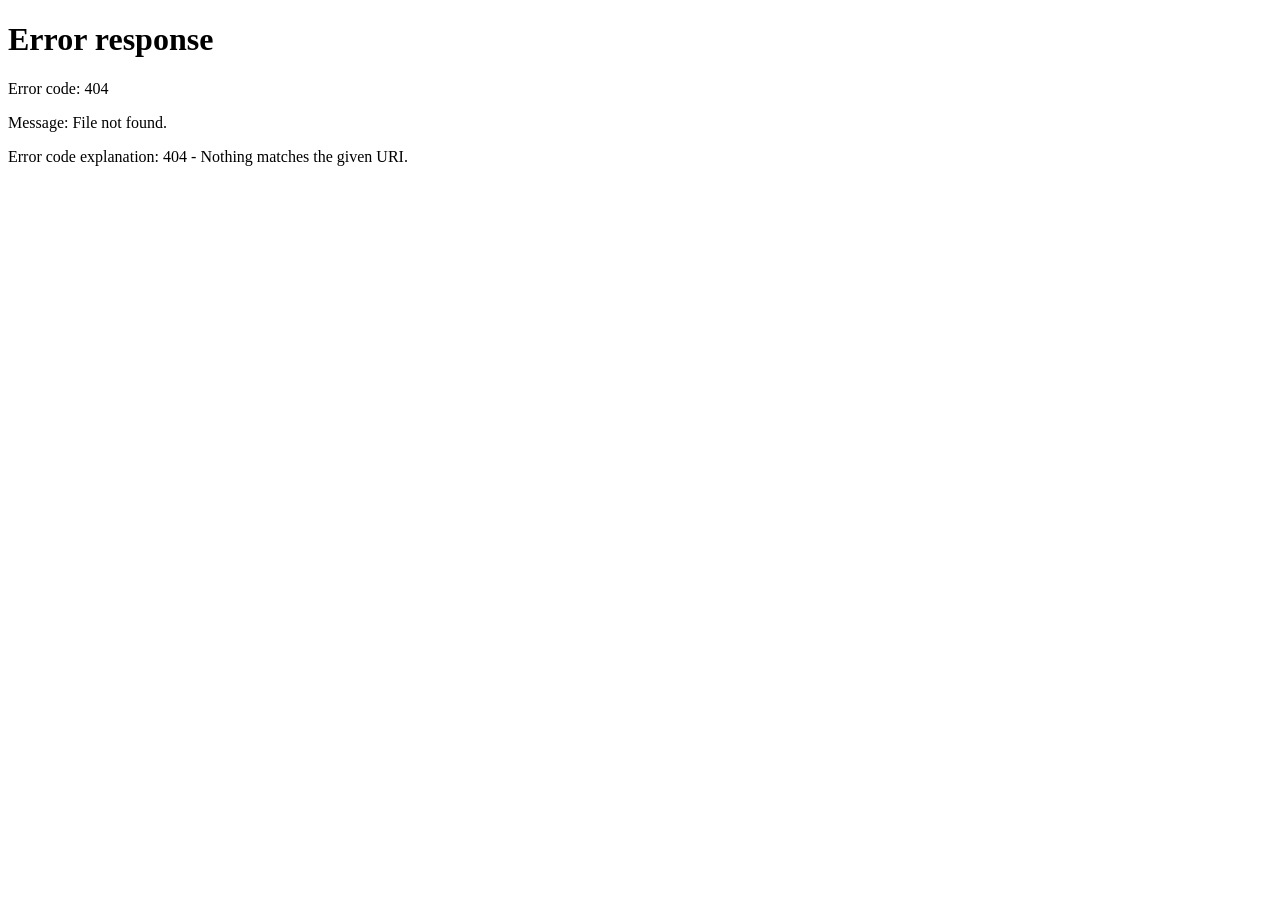
==== index.html @ ee588e14 "Add meta refresh for automatic redirection Add a meta refresh tag to redirect to the index page." ====
<!DOCTYPE html>
<html lang="zh-CN">
<head>
    <meta http-equiv="refresh" content="0; url=/Own-Code-Repository/index.html">
    <meta charset="UTF-8">
    <meta name="viewport" content="width=device-width, initial-scale=1.0">
    <title>我的 GitHub Pages 站点</title>
    <style>
        body {
            font-family: Arial, sans-serif;
            display: flex;
            justify-content: center;
            align-items: center;
            min-height: 100vh;
            margin: 0;
            background-color: #f5f5f5;
        }
        .container {
            text-align: center;
            padding: 2rem;
            background: white;
            border-radius: 8px;
            box-shadow: 0 2px 10px rgba(0, 0, 0, 0.1);
        }
        h1 {
            color: #24292e;
        }
    </style>
</head>
<body>
    <div class="container">
        <h1>🎉 我的 GitHub Pages 站点上线啦！</h1>
        <p>这是一个测试页面，说明你的站点已经可以正常访问了。</p>
    </div>
</body>
</html>
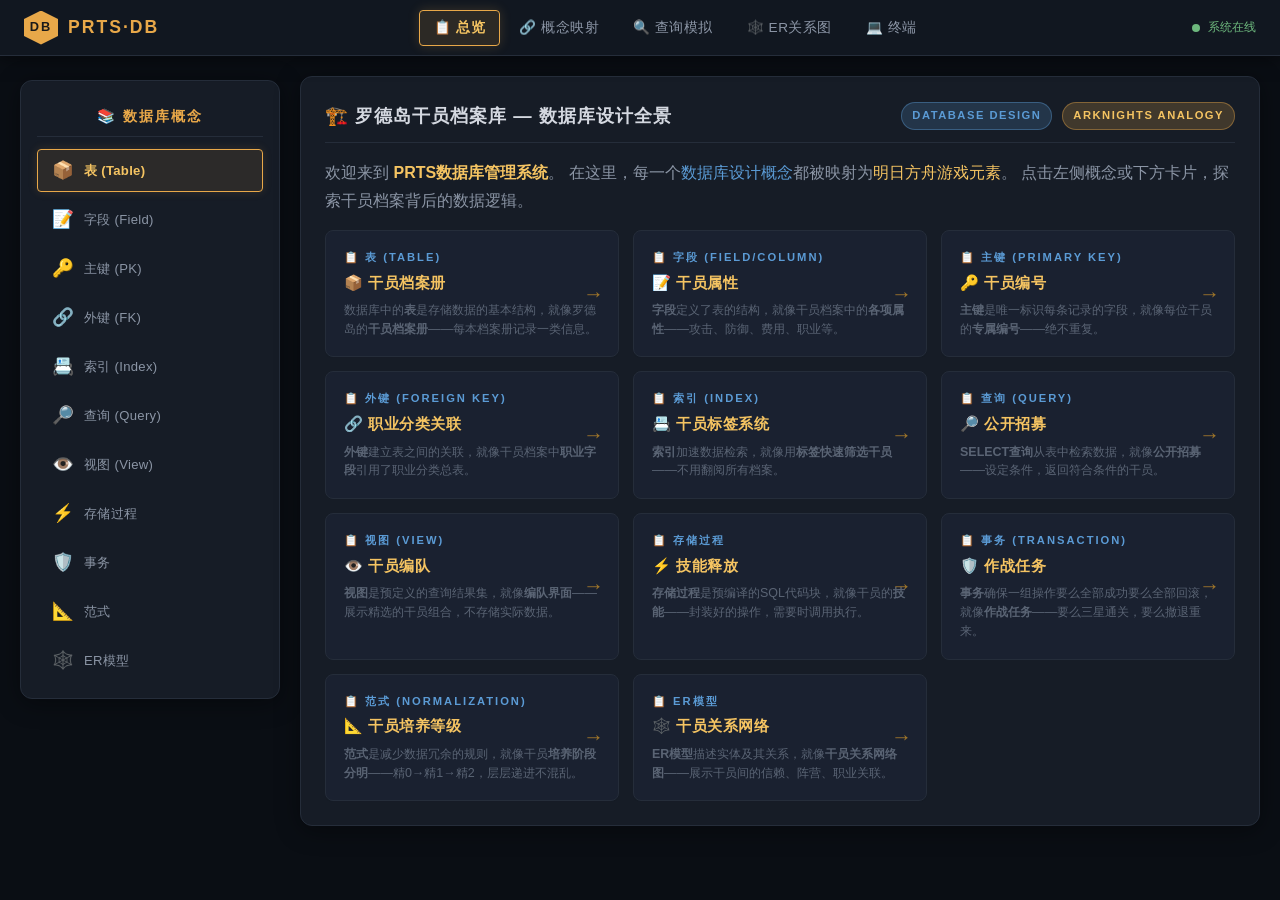
==== commit 4423233d: "Update" ====
--- a/index.html
+++ b/index.html
@@ -1,36 +1,1554 @@
+
 <!DOCTYPE html>
 <html lang="zh-CN">
 <head>
-    <meta http-equiv="refresh" content="0; url=/Own-Code-Repository/index.html">
     <meta charset="UTF-8">
     <meta name="viewport" content="width=device-width, initial-scale=1.0">
-    <title>我的 GitHub Pages 站点</title>
+    <title>PRTS 数据库管理系统 - 罗德岛干员档案库 | 数据库设计 × 明日方舟</title>
     <style>
+        :root {
+            --bg-primary: #0a0e14;
+            --bg-secondary: #111720;
+            --bg-panel: #161c26;
+            --bg-card: #1a2130;
+            --border: #252d3a;
+            --border-active: #4a5568;
+            --text-primary: #d4d8e0;
+            --text-secondary: #8b95a5;
+            --text-muted: #5a6474;
+            --accent: #e8a849;
+            --accent-bright: #f5c462;
+            --accent-dim: #a0762a;
+            --blue-accent: #5b9bd5;
+            --green-accent: #6db87d;
+            --red-accent: #c75b5b;
+            --purple-accent: #8b7ec8;
+            --cyan-accent: #5bb5c7;
+            --operator-star: #f8d56b;
+            --font-mono: 'SF Mono', 'Cascadia Code', 'Consolas', 'Monaco', 'Courier New', monospace;
+            --font-sans: 'PingFang SC', 'Microsoft YaHei', 'Helvetica Neue', sans-serif;
+            --font-display: 'PingFang SC', 'Microsoft YaHei', sans-serif;
+            --shadow-glow: 0 0 20px rgba(232, 168, 73, 0.15);
+            --shadow-card: 0 4px 24px rgba(0, 0, 0, 0.4);
+            --radius-sm: 4px;
+            --radius-md: 8px;
+            --radius-lg: 12px;
+            --transition: 0.25s cubic-bezier(0.4, 0, 0.2, 1);
+        }
+
+        * {
+            margin: 0;
+            padding: 0;
+            box-sizing: border-box;
+        }
+
+        html {
+            scroll-behavior: smooth;
+        }
+
         body {
-            font-family: Arial, sans-serif;
+            font-family: var(--font-sans);
+            background: var(--bg-primary);
+            color: var(--text-primary);
+            line-height: 1.6;
+            min-height: 100vh;
+            overflow-x: hidden;
+            -webkit-font-smoothing: antialiased;
+            position: relative;
+        }
+
+        /* 新约能天使背景壁纸 */
+        body::before {
+            content: '';
+            position: fixed;
+            top: 0;
+            left: 0;
+            width: 100%;
+            height: 100%;
+            background-image: url('https://c-ssl.dtstatic.com/uploads/item/201908/09/20190809180634_UKUnd.thumb.1000_0.jpeg');
+            background-size: cover;
+            background-position: center 20%;
+            background-repeat: no-repeat;
+            opacity: 0.18;
+            filter: brightness(0.7) saturate(0.8);
+            z-index: -1;
+            pointer-events: none;
+        }
+
+        /* 背景粒子 */
+        .bg-particles {
+            position: fixed;
+            top: 0;
+            left: 0;
+            width: 100%;
+            height: 100%;
+            pointer-events: none;
+            z-index: 0;
+            opacity: 0.35;
+        }
+        .bg-particle {
+            position: absolute;
+            border-radius: 50%;
+            background: var(--accent);
+            animation: floatUp linear infinite;
+            opacity: 0;
+        }
+        @keyframes floatUp {
+            0% {
+                transform: translateY(105vh) scale(0);
+                opacity: 0;
+            }
+            5% {
+                opacity: 0.7;
+            }
+            30% {
+                opacity: 0.4;
+            }
+            70% {
+                opacity: 0.1;
+            }
+            100% {
+                transform: translateY(-10vh) scale(1.5);
+                opacity: 0;
+            }
+        }
+
+        /* 顶部导航栏 */
+        .top-nav {
+            position: sticky;
+            top: 0;
+            z-index: 100;
+            background: var(--bg-secondary);
+            border-bottom: 1px solid var(--border);
+            padding: 0 24px;
             display: flex;
+            align-items: center;
+            height: 56px;
+            gap: 16px;
+            backdrop-filter: blur(12px);
+            -webkit-backdrop-filter: blur(12px);
+            box-shadow: 0 2px 16px rgba(0, 0, 0, 0.5);
+        }
+        .nav-logo {
+            display: flex;
+            align-items: center;
+            gap: 10px;
+            font-family: var(--font-display);
+            font-weight: 700;
+            font-size: 1.1rem;
+            color: var(--accent);
+            letter-spacing: 2px;
+            white-space: nowrap;
+        }
+        .nav-logo .logo-icon {
+            width: 34px;
+            height: 34px;
+            background: var(--accent);
+            clip-path: polygon(50% 0%, 100% 25%, 100% 75%, 50% 100%, 0% 75%, 0% 25%);
+            display: flex;
+            align-items: center;
             justify-content: center;
+            color: #1a1a1a;
+            font-weight: 900;
+            font-size: 0.8rem;
+            animation: logoPulse 3s ease-in-out infinite;
+        }
+        @keyframes logoPulse {
+            0%,
+            100% {
+                box-shadow: 0 0 8px rgba(232, 168, 73, 0.5);
+            }
+            50% {
+                box-shadow: 0 0 22px rgba(232, 168, 73, 0.9);
+            }
+        }
+        .nav-links {
+            display: flex;
+            gap: 4px;
+            flex: 1;
+            justify-content: center;
+            flex-wrap: wrap;
+        }
+        .nav-link {
+            background: transparent;
+            border: 1px solid transparent;
+            color: var(--text-secondary);
+            padding: 8px 14px;
+            border-radius: var(--radius-sm);
+            cursor: pointer;
+            font-size: 0.85rem;
+            font-family: var(--font-sans);
+            transition: var(--transition);
+            white-space: nowrap;
+            letter-spacing: 0.5px;
+        }
+        .nav-link:hover {
+            color: var(--accent);
+            border-color: var(--border-active);
+            background: rgba(232, 168, 73, 0.05);
+        }
+        .nav-link.active {
+            color: var(--accent-bright);
+            border-color: var(--accent);
+            background: rgba(232, 168, 73, 0.12);
+            font-weight: 600;
+            box-shadow: 0 0 12px rgba(232, 168, 73, 0.2);
+        }
+        .nav-status {
+            display: flex;
             align-items: center;
-            min-height: 100vh;
-            margin: 0;
-            background-color: #f5f5f5;
-        }
-        .container {
+            gap: 8px;
+            font-size: 0.78rem;
+            color: var(--green-accent);
+            white-space: nowrap;
+        }
+        .status-dot {
+            width: 8px;
+            height: 8px;
+            border-radius: 50%;
+            background: var(--green-accent);
+            animation: statusBlink 2s ease-in-out infinite;
+        }
+        @keyframes statusBlink {
+            0%,
+            100% {
+                opacity: 1;
+                box-shadow: 0 0 6px var(--green-accent);
+            }
+            50% {
+                opacity: 0.4;
+                box-shadow: 0 0 2px var(--green-accent);
+            }
+        }
+
+        /* 主布局 */
+        .main-container {
+            position: relative;
+            z-index: 1;
+            display: flex;
+            max-width: 1400px;
+            margin: 0 auto;
+            padding: 20px;
+            gap: 20px;
+            min-height: calc(100vh - 56px);
+        }
+
+        /* 侧边栏 */
+        .sidebar {
+            width: 260px;
+            flex-shrink: 0;
+            background: var(--bg-panel);
+            border: 1px solid var(--border);
+            border-radius: var(--radius-lg);
+            padding: 16px;
+            display: flex;
+            flex-direction: column;
+            gap: 6px;
+            box-shadow: var(--shadow-card);
+            position: sticky;
+            top: 80px;
+            height: fit-content;
+            max-height: calc(100vh - 120px);
+            overflow-y: auto;
+        }
+        .sidebar-title {
+            font-family: var(--font-display);
+            font-size: 0.9rem;
+            font-weight: 700;
+            color: var(--accent);
+            letter-spacing: 2px;
+            padding: 8px 12px;
+            border-bottom: 1px solid var(--border);
+            margin-bottom: 6px;
             text-align: center;
-            padding: 2rem;
-            background: white;
-            border-radius: 8px;
-            box-shadow: 0 2px 10px rgba(0, 0, 0, 0.1);
-        }
-        h1 {
-            color: #24292e;
+        }
+        .sidebar-item {
+            background: transparent;
+            border: 1px solid transparent;
+            color: var(--text-secondary);
+            padding: 10px 14px;
+            border-radius: var(--radius-sm);
+            cursor: pointer;
+            font-size: 0.82rem;
+            font-family: var(--font-sans);
+            transition: var(--transition);
+            text-align: left;
+            display: flex;
+            align-items: center;
+            gap: 10px;
+            letter-spacing: 0.3px;
+        }
+        .sidebar-item:hover {
+            color: var(--text-primary);
+            border-color: var(--border-active);
+            background: rgba(255, 255, 255, 0.03);
+        }
+        .sidebar-item.active {
+            color: var(--accent-bright);
+            border-color: var(--accent);
+            background: rgba(232, 168, 73, 0.1);
+            font-weight: 600;
+            box-shadow: 0 0 10px rgba(232, 168, 73, 0.15);
+        }
+        .sidebar-item .s-icon {
+            font-size: 1.1rem;
+            width: 22px;
+            text-align: center;
+            flex-shrink: 0;
+        }
+
+        /* 内容区 */
+        .content-area {
+            flex: 1;
+            display: flex;
+            flex-direction: column;
+            gap: 20px;
+            min-width: 0;
+        }
+
+        /* 面板 */
+        .panel {
+            background: var(--bg-panel);
+            border: 1px solid var(--border);
+            border-radius: var(--radius-lg);
+            padding: 24px;
+            box-shadow: var(--shadow-card);
+            transition: var(--transition);
+            backdrop-filter: blur(4px);
+            -webkit-backdrop-filter: blur(4px);
+        }
+        .panel-header {
+            display: flex;
+            align-items: center;
+            gap: 10px;
+            margin-bottom: 16px;
+            padding-bottom: 12px;
+            border-bottom: 1px solid var(--border);
+        }
+        .panel-header h2 {
+            font-family: var(--font-display);
+            font-size: 1.15rem;
+            font-weight: 700;
+            letter-spacing: 1px;
+            color: var(--text-primary);
+            flex: 1;
+        }
+        .panel-header .badge {
+            font-size: 0.7rem;
+            padding: 4px 10px;
+            border-radius: 20px;
+            letter-spacing: 1.5px;
+            font-weight: 600;
+        }
+        .badge-db {
+            background: rgba(91, 155, 213, 0.2);
+            color: var(--blue-accent);
+            border: 1px solid rgba(91, 155, 213, 0.4);
+        }
+        .badge-ark {
+            background: rgba(232, 168, 73, 0.2);
+            color: var(--accent-bright);
+            border: 1px solid rgba(232, 168, 73, 0.4);
+        }
+
+        /* 映射卡片网格 */
+        .mapping-grid {
+            display: grid;
+            grid-template-columns: repeat(auto-fill, minmax(280px, 1fr));
+            gap: 14px;
+        }
+        .mapping-card {
+            background: var(--bg-card);
+            border: 1px solid var(--border);
+            border-radius: var(--radius-md);
+            padding: 18px;
+            cursor: pointer;
+            transition: var(--transition);
+            position: relative;
+            overflow: hidden;
+            backdrop-filter: blur(4px);
+            -webkit-backdrop-filter: blur(4px);
+        }
+        .mapping-card:hover {
+            border-color: var(--accent-dim);
+            box-shadow: var(--shadow-glow);
+            transform: translateY(-2px);
+        }
+        .mapping-card.selected {
+            border-color: var(--accent);
+            box-shadow: 0 0 24px rgba(232, 168, 73, 0.25);
+            background: var(--bg-card);
+        }
+        .mapping-card .card-db {
+            font-size: 0.7rem;
+            color: var(--blue-accent);
+            letter-spacing: 2px;
+            text-transform: uppercase;
+            margin-bottom: 4px;
+            font-weight: 600;
+        }
+        .mapping-card .card-ark {
+            font-size: 0.95rem;
+            color: var(--accent-bright);
+            font-weight: 700;
+            margin-bottom: 6px;
+            letter-spacing: 0.5px;
+        }
+        .mapping-card .card-desc {
+            font-size: 0.78rem;
+            color: var(--text-muted);
+            line-height: 1.5;
+        }
+        .mapping-card .card-arrow {
+            position: absolute;
+            right: 14px;
+            top: 50%;
+            transform: translateY(-50%);
+            color: var(--accent-dim);
+            font-size: 1.3rem;
+            transition: var(--transition);
+        }
+        .mapping-card.selected .card-arrow {
+            color: var(--accent-bright);
+            right: 10px;
+        }
+
+        /* 详情展示区 */
+        .detail-panel {
+            animation: fadeSlideIn 0.4s ease-out;
+        }
+        @keyframes fadeSlideIn {
+            from {
+                opacity: 0;
+                transform: translateY(12px);
+            }
+            to {
+                opacity: 1;
+                transform: translateY(0);
+            }
+        }
+        .detail-table {
+            width: 100%;
+            border-collapse: collapse;
+            font-size: 0.82rem;
+            margin-top: 8px;
+        }
+        .detail-table th,
+        .detail-table td {
+            padding: 10px 14px;
+            text-align: left;
+            border-bottom: 1px solid var(--border);
+        }
+        .detail-table th {
+            color: var(--accent);
+            font-weight: 600;
+            letter-spacing: 1px;
+            font-size: 0.75rem;
+            background: rgba(232, 168, 73, 0.04);
+        }
+        .detail-table td {
+            color: var(--text-secondary);
+        }
+        .detail-table tr:hover td {
+            background: rgba(255, 255, 255, 0.02);
+        }
+        .highlight-val {
+            color: var(--accent-bright);
+            font-weight: 600;
+        }
+        .code-block {
+            background: #0d1117;
+            border: 1px solid var(--border);
+            border-radius: var(--radius-md);
+            padding: 16px;
+            font-family: var(--font-mono);
+            font-size: 0.78rem;
+            color: #c9d1d9;
+            overflow-x: auto;
+            line-height: 1.7;
+            white-space: pre-wrap;
+            position: relative;
+        }
+        .code-block .keyword {
+            color: #ff7b72;
+        }
+        .code-block .table-name {
+            color: #d2a8ff;
+        }
+        .code-block .field-name {
+            color: #79c0ff;
+        }
+        .code-block .comment {
+            color: #8b949e;
+            font-style: italic;
+        }
+        .code-block .string-val {
+            color: #a5d6ff;
+        }
+        .code-block .type-val {
+            color: #ffa657;
+        }
+
+        /* 查询模拟器 */
+        .query-simulator {
+            display: flex;
+            flex-direction: column;
+            gap: 12px;
+        }
+        .query-input-row {
+            display: flex;
+            gap: 10px;
+            flex-wrap: wrap;
+        }
+        .query-tag {
+            padding: 8px 16px;
+            border-radius: 20px;
+            border: 1px solid var(--border);
+            background: var(--bg-card);
+            color: var(--text-secondary);
+            cursor: pointer;
+            font-size: 0.8rem;
+            transition: var(--transition);
+            user-select: none;
+            white-space: nowrap;
+        }
+        .query-tag:hover {
+            border-color: var(--accent-dim);
+            color: var(--text-primary);
+        }
+        .query-tag.active-tag {
+            border-color: var(--accent);
+            background: rgba(232, 168, 73, 0.18);
+            color: var(--accent-bright);
+            font-weight: 600;
+            box-shadow: 0 0 10px rgba(232, 168, 73, 0.2);
+        }
+        .query-result-area {
+            background: #0d1117;
+            border: 1px solid var(--border);
+            border-radius: var(--radius-md);
+            padding: 16px;
+            min-height: 120px;
+            font-family: var(--font-mono);
+            font-size: 0.78rem;
+            color: #c9d1d9;
+            max-height: 300px;
+            overflow-y: auto;
+        }
+        .query-result-area .result-row {
+            padding: 6px 0;
+            border-bottom: 1px solid rgba(255, 255, 255, 0.04);
+            display: flex;
+            gap: 12px;
+            align-items: center;
+        }
+        .result-star {
+            color: var(--operator-star);
+            letter-spacing: 2px;
+        }
+        .result-name {
+            color: var(--accent-bright);
+            font-weight: 600;
+            min-width: 60px;
+        }
+        .result-class {
+            color: var(--blue-accent);
+            font-size: 0.7rem;
+            padding: 2px 8px;
+            border-radius: 10px;
+            background: rgba(91, 155, 213, 0.15);
+        }
+        .btn {
+            padding: 10px 20px;
+            border-radius: var(--radius-sm);
+            border: 1px solid var(--accent);
+            background: rgba(232, 168, 73, 0.1);
+            color: var(--accent-bright);
+            cursor: pointer;
+            font-family: var(--font-sans);
+            font-size: 0.85rem;
+            letter-spacing: 1px;
+            transition: var(--transition);
+            font-weight: 600;
+        }
+        .btn:hover {
+            background: rgba(232, 168, 73, 0.22);
+            box-shadow: 0 0 16px rgba(232, 168, 73, 0.3);
+        }
+        .btn-primary {
+            background: var(--accent);
+            color: #1a1a1a;
+            border-color: var(--accent);
+            font-weight: 700;
+        }
+        .btn-primary:hover {
+            background: var(--accent-bright);
+            box-shadow: 0 0 20px rgba(232, 168, 73, 0.5);
+        }
+
+        /* ER图可视化 */
+        .er-diagram {
+            display: flex;
+            flex-wrap: wrap;
+            gap: 20px;
+            justify-content: center;
+            align-items: flex-start;
+            padding: 20px 0;
+        }
+        .er-table {
+            background: var(--bg-card);
+            border: 2px solid var(--border);
+            border-radius: var(--radius-md);
+            padding: 14px;
+            min-width: 160px;
+            text-align: center;
+            transition: var(--transition);
+            position: relative;
+            backdrop-filter: blur(4px);
+            -webkit-backdrop-filter: blur(4px);
+        }
+        .er-table:hover {
+            border-color: var(--accent);
+            box-shadow: 0 0 20px rgba(232, 168, 73, 0.3);
+            z-index: 2;
+        }
+        .er-table .er-title {
+            font-weight: 700;
+            color: var(--accent-bright);
+            letter-spacing: 1px;
+            margin-bottom: 8px;
+            font-size: 0.9rem;
+        }
+        .er-table .er-field {
+            font-size: 0.72rem;
+            color: var(--text-muted);
+            padding: 3px 0;
+            font-family: var(--font-mono);
+        }
+        .er-table .er-field.pk {
+            color: var(--operator-star);
+            font-weight: 600;
+        }
+        .er-table .er-field.fk {
+            color: var(--cyan-accent);
+        }
+        .er-connector {
+            display: flex;
+            align-items: center;
+            color: var(--accent-dim);
+            font-size: 1.5rem;
+            font-weight: 700;
+            flex-shrink: 0;
+            align-self: center;
+        }
+
+        /* 终端模拟器 */
+        .terminal {
+            background: #0a0c10;
+            border: 1px solid #1a1f2b;
+            border-radius: var(--radius-md);
+            overflow: hidden;
+            font-family: var(--font-mono);
+        }
+        .terminal-header {
+            background: #161b24;
+            padding: 8px 14px;
+            display: flex;
+            align-items: center;
+            gap: 8px;
+            border-bottom: 1px solid #1a1f2b;
+        }
+        .terminal-dot {
+            width: 10px;
+            height: 10px;
+            border-radius: 50%;
+        }
+        .terminal-dot.red {
+            background: #e0555a;
+        }
+        .terminal-dot.yellow {
+            background: #e8a849;
+        }
+        .terminal-dot.green {
+            background: #5bb57b;
+        }
+        .terminal-title {
+            flex: 1;
+            text-align: center;
+            font-size: 0.7rem;
+            color: #5a6474;
+            letter-spacing: 1px;
+        }
+        .terminal-body {
+            padding: 14px;
+            font-size: 0.76rem;
+            color: #b0b8c4;
+            line-height: 1.8;
+            max-height: 250px;
+            overflow-y: auto;
+        }
+        .terminal-body .prompt {
+            color: var(--green-accent);
+        }
+        .terminal-body .cmd {
+            color: #c9d1d9;
+        }
+        .terminal-body .output-highlight {
+            color: var(--accent-bright);
+        }
+        .terminal-body .cursor-blink {
+            animation: blink 1s step-end infinite;
+        }
+        @keyframes blink {
+            50% {
+                opacity: 0;
+            }
+        }
+
+        /* Toast提示 */
+        .toast {
+            position: fixed;
+            bottom: 30px;
+            right: 30px;
+            background: var(--bg-panel);
+            border: 1px solid var(--accent);
+            color: var(--accent-bright);
+            padding: 12px 20px;
+            border-radius: var(--radius-md);
+            font-size: 0.85rem;
+            z-index: 999;
+            opacity: 0;
+            transform: translateY(20px);
+            transition: all 0.35s ease;
+            pointer-events: none;
+            box-shadow: 0 8px 30px rgba(0, 0, 0, 0.6);
+            letter-spacing: 0.5px;
+        }
+        .toast.show {
+            opacity: 1;
+            transform: translateY(0);
+        }
+
+        /* 响应式 */
+        @media (max-width: 900px) {
+            .main-container {
+                flex-direction: column;
+                padding: 12px;
+                gap: 12px;
+            }
+            .sidebar {
+                width: 100%;
+                flex-direction: row;
+                flex-wrap: wrap;
+                gap: 6px;
+                position: static;
+                max-height: none;
+                padding: 10px;
+                justify-content: center;
+                border-radius: var(--radius-md);
+            }
+            .sidebar-title {
+                width: 100%;
+                margin-bottom: 0;
+                font-size: 0.8rem;
+                padding: 4px;
+            }
+            .sidebar-item {
+                font-size: 0.7rem;
+                padding: 7px 10px;
+                gap: 4px;
+            }
+            .sidebar-item .s-icon {
+                font-size: 0.9rem;
+                width: 16px;
+            }
+            .top-nav {
+                padding: 0 10px;
+                height: 48px;
+                gap: 8px;
+            }
+            .nav-logo {
+                font-size: 0.85rem;
+                gap: 6px;
+            }
+            .nav-logo .logo-icon {
+                width: 26px;
+                height: 26px;
+                font-size: 0.6rem;
+            }
+            .nav-link {
+                font-size: 0.7rem;
+                padding: 6px 8px;
+            }
+            .mapping-grid {
+                grid-template-columns: 1fr;
+            }
+            .er-diagram {
+                flex-direction: column;
+                align-items: center;
+            }
+            .er-connector {
+                transform: rotate(90deg);
+            }
+            .panel {
+                padding: 14px;
+            }
+            .detail-table {
+                font-size: 0.7rem;
+            }
+            .detail-table th,
+            .detail-table td {
+                padding: 6px 8px;
+            }
+        }
+
+        @media (max-width: 480px) {
+            .nav-links {
+                gap: 2px;
+            }
+            .nav-link {
+                font-size: 0.65rem;
+                padding: 4px 6px;
+                letter-spacing: 0;
+            }
+            .nav-status {
+                font-size: 0.65rem;
+                gap: 4px;
+            }
+            .query-input-row {
+                gap: 6px;
+            }
+            .query-tag {
+                font-size: 0.7rem;
+                padding: 6px 10px;
+            }
         }
     </style>
 </head>
 <body>
-    <div class="container">
-        <h1>🎉 我的 GitHub Pages 站点上线啦！</h1>
-        <p>这是一个测试页面，说明你的站点已经可以正常访问了。</p>
+
+    <!-- 背景粒子 -->
+    <div class="bg-particles" id="bgParticles"></div>
+
+    <!-- Toast -->
+    <div class="toast" id="toast"></div>
+
+    <!-- 顶部导航 -->
+    <nav class="top-nav">
+        <div class="nav-logo">
+            <div class="logo-icon">DB</div>
+            <span>PRTS·DB</span>
+        </div>
+        <div class="nav-links">
+            <button class="nav-link active" data-section="overview">📋 总览</button>
+            <button class="nav-link" data-section="mappings">🔗 概念映射</button>
+            <button class="nav-link" data-section="query">🔍 查询模拟</button>
+            <button class="nav-link" data-section="er">🕸️ ER关系图</button>
+            <button class="nav-link" data-section="terminal">💻 终端</button>
+        </div>
+        <div class="nav-status">
+            <span class="status-dot"></span> 系统在线
+        </div>
+    </nav>
+
+    <!-- 主布局 -->
+    <div class="main-container">
+        <!-- 侧边栏 -->
+        <aside class="sidebar" id="sidebar">
+            <div class="sidebar-title">📚 数据库概念</div>
+            <button class="sidebar-item active" data-concept="table">
+                <span class="s-icon">📦</span> 表 (Table)
+            </button>
+            <button class="sidebar-item" data-concept="field">
+                <span class="s-icon">📝</span> 字段 (Field)
+            </button>
+            <button class="sidebar-item" data-concept="pk">
+                <span class="s-icon">🔑</span> 主键 (PK)
+            </button>
+            <button class="sidebar-item" data-concept="fk">
+                <span class="s-icon">🔗</span> 外键 (FK)
+            </button>
+            <button class="sidebar-item" data-concept="index">
+                <span class="s-icon">📇</span> 索引 (Index)
+            </button>
+            <button class="sidebar-item" data-concept="query-concept">
+                <span class="s-icon">🔎</span> 查询 (Query)
+            </button>
+            <button class="sidebar-item" data-concept="view">
+                <span class="s-icon">👁️</span> 视图 (View)
+            </button>
+            <button class="sidebar-item" data-concept="proc">
+                <span class="s-icon">⚡</span> 存储过程
+            </button>
+            <button class="sidebar-item" data-concept="transaction">
+                <span class="s-icon">🛡️</span> 事务
+            </button>
+            <button class="sidebar-item" data-concept="normalization">
+                <span class="s-icon">📐</span> 范式
+            </button>
+            <button class="sidebar-item" data-concept="er-concept">
+                <span class="s-icon">🕸️</span> ER模型
+            </button>
+        </aside>
+
+        <!-- 内容区 -->
+        <main class="content-area" id="contentArea">
+            <!-- 概览面板 -->
+            <section class="panel" id="section-overview">
+                <div class="panel-header">
+                    <h2>🏗️ 罗德岛干员档案库 — 数据库设计全景</h2>
+                    <span class="badge badge-db">DATABASE DESIGN</span>
+                    <span class="badge badge-ark">ARKNIGHTS ANALOGY</span>
+                </div>
+                <p style="color:var(--text-secondary);margin-bottom:16px;line-height:1.7;">
+                    欢迎来到 <span style="color:var(--accent-bright);font-weight:700;">PRTS数据库管理系统</span>。
+                    在这里，每一个<span style="color:var(--blue-accent);">数据库设计概念</span>都被映射为<span style="color:var(--accent-bright);">明日方舟游戏元素</span>。
+                    点击左侧概念或下方卡片，探索干员档案背后的数据逻辑。
+                </p>
+                <div class="mapping-grid" id="overviewGrid">
+                    <!-- JS动态填充 -->
+                </div>
+            </section>
+
+            <!-- 概念映射详情面板 -->
+            <section class="panel detail-panel" id="section-mappings" style="display:none;">
+                <div class="panel-header">
+                    <h2 id="mappingDetailTitle">🔗 概念映射详情</h2>
+                    <span class="badge badge-ark">GAME ANALOGY</span>
+                </div>
+                <div id="mappingDetailContent"></div>
+            </section>
+
+            <!-- 查询模拟器 -->
+            <section class="panel" id="section-query" style="display:none;">
+                <div class="panel-header">
+                    <h2>🔍 公开招募 — SQL查询模拟器</h2>
+                    <span class="badge badge-db">SELECT QUERY</span>
+                </div>
+                <p style="color:var(--text-secondary);margin-bottom:12px;font-size:0.85rem;">
+                    在明日方舟中，<span style="color:var(--accent-bright);">公开招募</span>就像执行一条
+                    <span style="color:var(--blue-accent);">SQL SELECT查询</span>。选择标签=设置WHERE条件，系统返回匹配的干员。
+                </p>
+                <div class="query-simulator">
+                    <label style="color:var(--accent);font-weight:600;letter-spacing:1px;font-size:0.8rem;">🏷️ 选择标签 (WHERE条件)：</label>
+                    <div class="query-input-row" id="tagContainer">
+                        <!-- JS填充 -->
+                    </div>
+                    <div style="display:flex;gap:10px;flex-wrap:wrap;">
+                        <button class="btn btn-primary" id="btnExecuteQuery">⚡ 执行查询 (招募)</button>
+                        <button class="btn" id="btnClearTags">🔄 清除条件</button>
+                    </div>
+                    <label style="color:var(--accent);font-weight:600;letter-spacing:1px;font-size:0.8rem;margin-top:8px;">📊 查询结果：</label>
+                    <div class="query-result-area" id="queryResult">
+                        <span style="color:#8b949e;">等待执行查询...</span>
+                    </div>
+                    <div class="code-block" id="sqlPreview" style="margin-top:8px;">
+                        <span class="comment">-- 生成的SQL语句将在此显示</span>
+                    </div>
+                </div>
+            </section>
+
+            <!-- ER关系图 -->
+            <section class="panel" id="section-er" style="display:none;">
+                <div class="panel-header">
+                    <h2>🕸️ 干员档案ER关系图</h2>
+                    <span class="badge badge-db">ENTITY-RELATIONSHIP</span>
+                </div>
+                <p style="color:var(--text-secondary);margin-bottom:12px;font-size:0.85rem;text-align:center;">
+                    数据库中的<span style="color:var(--accent-bright);">实体关系图(ER Diagram)</span>，
+                    就像罗德岛的<span style="color:var(--blue-accent);">干员关系网络</span>——展示各表之间的关联。
+                </p>
+                <div class="er-diagram" id="erDiagram">
+                    <!-- JS填充 -->
+                </div>
+            </section>
+
+            <!-- 终端 -->
+            <section class="panel" id="section-terminal" style="display:none;">
+                <div class="panel-header">
+                    <h2>💻 PRTS 数据库终端</h2>
+                    <span class="badge badge-db">SQL TERMINAL</span>
+                </div>
+                <div class="terminal">
+                    <div class="terminal-header">
+                        <span class="terminal-dot red"></span>
+                        <span class="terminal-dot yellow"></span>
+                        <span class="terminal-dot green"></span>
+                        <span class="terminal-title">PRTS-DB-TERMINAL — rhodes_island_db</span>
+                    </div>
+                    <div class="terminal-body" id="terminalBody">
+                        <span class="prompt">prts@rhodes-db:~$ </span><span class="cmd">SELECT * FROM operators WHERE rarity >= 5;</span>
+                        <br>→ 返回 127 条记录 (高星干员)
+                        <br><br>
+                        <span class="prompt">prts@rhodes-db:~$ </span><span class="cmd">EXPLAIN SELECT * FROM operators WHERE tags LIKE '%防护%';</span>
+                        <br>→ 使用索引 idx_tags，扫描行数: 34
+                        <br><br>
+                        <span class="prompt">prts@rhodes-db:~$ </span><span class="cmd">BEGIN TRANSACTION; -- 作战开始</span>
+                        <br>→ 事务已启动，所有操作将原子执行
+                        <br><br>
+                        <span class="prompt">prts@rhodes-db:~$ </span><span class="cmd output-highlight">SELECT '欢迎使用PRTS数据库系统' AS message;</span>
+                        <br>→ <span class="output-highlight">欢迎使用PRTS数据库系统</span>
+                        <br><br>
+                        <span class="prompt">prts@rhodes-db:~$ </span><span class="cursor-blink">█</span>
+                    </div>
+                </div>
+                <p style="color:var(--text-muted);font-size:0.7rem;margin-top:8px;text-align:center;">
+                    💡 提示：在真实数据库中，你可以用终端执行SQL语句来管理罗德岛的干员数据。
+                </p>
+            </section>
+        </main>
     </div>
+
+    <script>
+        (function() {
+            // ==================== 背景粒子 ====================
+            const bgParticles = document.getElementById('bgParticles');
+            for (let i = 0; i < 35; i++) {
+                const particle = document.createElement('div');
+                particle.classList.add('bg-particle');
+                const size = Math.random() * 3 + 1.5;
+                particle.style.width = size + 'px';
+                particle.style.height = size + 'px';
+                particle.style.left = Math.random() * 100 + '%';
+                particle.style.animationDuration = Math.random() * 18 + 12 + 's';
+                particle.style.animationDelay = Math.random() * 15 + 's';
+                bgParticles.appendChild(particle);
+            }
+
+            // ==================== Toast ====================
+            const toast = document.getElementById('toast');
+            let toastTimer;
+
+            function showToast(msg) {
+                toast.textContent = msg;
+                toast.classList.add('show');
+                clearTimeout(toastTimer);
+                toastTimer = setTimeout(() => toast.classList.remove('show'), 2200);
+            }
+
+            // ==================== 数据定义 ====================
+            const concepts = {
+                'table': {
+                    dbName: '表 (Table)',
+                    arkName: '干员档案册',
+                    icon: '📦',
+                    desc: '数据库中的<strong>表</strong>是存储数据的基本结构，就像罗德岛的<strong>干员档案册</strong>——每本档案册记录一类信息。',
+                    detail: `
+                <p style="color:var(--text-secondary);line-height:1.7;margin-bottom:12px;">
+                  📦 <strong style="color:var(--accent-bright);">表(Table)</strong> = <strong style="color:var(--blue-accent);">干员档案册</strong><br>
+                  就像罗德岛为每位干员建立档案，数据库用<strong>表</strong>来组织存储数据。每个表有固定的列（字段）和可变的行（记录）。
+                </p>
+                <table class="detail-table">
+                  <tr><th>数据库概念</th><th>明日方舟类比</th><th>说明</th></tr>
+                  <tr><td>表 (Table)</td><td class="highlight-val">干员档案册</td><td>存储所有干员信息的集合</td></tr>
+                  <tr><td>行 (Row/Record)</td><td class="highlight-val">单份干员档案</td><td>一个干员的所有数据</td></tr>
+                  <tr><td>列 (Column)</td><td class="highlight-val">档案字段</td><td>如姓名、职业、星级等</td></tr>
+                  <tr><td>DDL语句</td><td class="highlight-val">新建档案模板</td><td>CREATE TABLE 定义表结构</td></tr>
+                </table>
+                <div class="code-block" style="margin-top:12px;">
+        <span class="keyword">CREATE TABLE</span> <span class="table-name">operators</span> (
+            <span class="field-name">id</span> <span class="type-val">INT</span> <span class="keyword">PRIMARY KEY</span>,      <span class="comment">-- 干员编号</span>
+            <span class="field-name">name</span> <span class="type-val">VARCHAR(50)</span>,           <span class="comment">-- 干员代号</span>
+            <span class="field-name">class</span> <span class="type-val">VARCHAR(20)</span>,          <span class="comment">-- 职业分类</span>
+            <span class="field-name">rarity</span> <span class="type-val">INT</span>,                 <span class="comment">-- 星级(1-6)</span>
+            <span class="field-name">atk</span> <span class="type-val">INT</span>,                    <span class="comment">-- 攻击力</span>
+            <span class="field-name">def</span> <span class="type-val">INT</span>                     <span class="comment">-- 防御力</span>
+        );</div>`
+                },
+                'field': {
+                    dbName: '字段 (Field/Column)',
+                    arkName: '干员属性',
+                    icon: '📝',
+                    desc: '<strong>字段</strong>定义了表的结构，就像干员档案中的<strong>各项属性</strong>——攻击、防御、费用、职业等。',
+                    detail: `
+                <p style="color:var(--text-secondary);line-height:1.7;margin-bottom:12px;">
+                  📝 <strong style="color:var(--accent-bright);">字段(Field)</strong> = <strong style="color:var(--blue-accent);">干员属性条目</strong><br>
+                  每个字段有<strong>数据类型</strong>，就像攻击力是整数、代号是文本、技能描述是长文本。
+                </p>
+                <table class="detail-table">
+                  <tr><th>数据类型</th><th>明日方舟类比</th><th>示例</th></tr>
+                  <tr><td>INT</td><td class="highlight-val">攻击力/防御力</td><td>ATK: 650</td></tr>
+                  <tr><td>VARCHAR</td><td class="highlight-val">干员代号</td><td>"阿米娅"</td></tr>
+                  <tr><td>BOOLEAN</td><td class="highlight-val">是否精英化</td><td>TRUE/FALSE</td></tr>
+                  <tr><td>DATE</td><td class="highlight-val">入职日期</td><td>2024-01-15</td></tr>
+                  <tr><td>TEXT</td><td class="highlight-val">干员背景故事</td><td>长篇文字描述</td></tr>
+                </table>`
+                },
+                'pk': {
+                    dbName: '主键 (Primary Key)',
+                    arkName: '干员编号',
+                    icon: '🔑',
+                    desc: '<strong>主键</strong>是唯一标识每条记录的字段，就像每位干员的<strong>专属编号</strong>——绝不重复。',
+                    detail: `
+                <p style="color:var(--text-secondary);line-height:1.7;margin-bottom:12px;">
+                  🔑 <strong style="color:var(--accent-bright);">主键(Primary Key)</strong> = <strong style="color:var(--blue-accent);">干员唯一编号</strong><br>
+                  就像罗德岛为每位干员分配独一无二的ID，数据库用主键确保每条记录可被精准定位。
+                </p>
+                <table class="detail-table">
+                  <tr><th>主键特性</th><th>明日方舟类比</th></tr>
+                  <tr><td>唯一性 (Unique)</td><td class="highlight-val">没有两个干员共享同一个编号</td></tr>
+                  <tr><td>非空 (NOT NULL)</td><td class="highlight-val">每位干员必须有编号</td></tr>
+                  <tr><td>不可更改</td><td class="highlight-val">干员编号永久固定</td></tr>
+                  <tr><td>自动递增</td><td class="highlight-val">新干员按顺序获得编号</td></tr>
+                </table>
+                <div class="code-block" style="margin-top:12px;">
+        <span class="comment">-- 主键约束确保干员编号唯一</span>
+        <span class="keyword">CREATE TABLE</span> <span class="table-name">operators</span> (
+            <span class="field-name">operator_id</span> <span class="type-val">INT</span> <span class="keyword">PRIMARY KEY</span> <span class="keyword">AUTO_INCREMENT</span>,
+            <span class="field-name">code_name</span> <span class="type-val">VARCHAR(50)</span> <span class="keyword">NOT NULL</span>
+        );</div>`
+                },
+                'fk': {
+                    dbName: '外键 (Foreign Key)',
+                    arkName: '职业分类关联',
+                    icon: '🔗',
+                    desc: '<strong>外键</strong>建立表之间的关联，就像干员档案中<strong>职业字段</strong>引用了职业分类总表。',
+                    detail: `
+                <p style="color:var(--text-secondary);line-height:1.7;margin-bottom:12px;">
+                  🔗 <strong style="color:var(--accent-bright);">外键(Foreign Key)</strong> = <strong style="color:var(--blue-accent);">职业分类引用</strong><br>
+                  干员表中的"职业ID"引用职业分类表，就像近卫、术师等分类统一管理，避免冗余。
+                </p>
+                <table class="detail-table">
+                  <tr><th>关系类型</th><th>明日方舟类比</th><th>示例</th></tr>
+                  <tr><td>一对多</td><td class="highlight-val">职业 → 干员</td><td>一个职业(近卫)有多个干员</td></tr>
+                  <tr><td>多对多</td><td class="highlight-val">干员 ↔ 标签</td><td>一个干员有多个标签，一个标签对应多个干员</td></tr>
+                  <tr><td>一对一</td><td class="highlight-val">干员 ↔ 专属模组</td><td>每位干员有一个专属模组</td></tr>
+                </table>`
+                },
+                'index': {
+                    dbName: '索引 (Index)',
+                    arkName: '干员标签系统',
+                    icon: '📇',
+                    desc: '<strong>索引</strong>加速数据检索，就像用<strong>标签快速筛选干员</strong>——不用翻阅所有档案。',
+                    detail: `
+                <p style="color:var(--text-secondary);line-height:1.7;margin-bottom:12px;">
+                  📇 <strong style="color:var(--accent-bright);">索引(Index)</strong> = <strong style="color:var(--blue-accent);">干员标签(快速筛选)</strong><br>
+                  公开招募中通过标签快速定位干员，正是索引思想的体现——避免全表扫描。
+                </p>
+                <div class="code-block" style="margin-top:12px;">
+        <span class="comment">-- 为常用查询字段创建索引</span>
+        <span class="keyword">CREATE INDEX</span> idx_rarity <span class="keyword">ON</span> <span class="table-name">operators</span>(<span class="field-name">rarity</span>);
+        <span class="keyword">CREATE INDEX</span> idx_class <span class="keyword">ON</span> <span class="table-name">operators</span>(<span class="field-name">class</span>);
+        <span class="keyword">CREATE INDEX</span> idx_tags <span class="keyword">ON</span> <span class="table-name">operator_tags</span>(<span class="field-name">tag_name</span>);
+        <span class="comment">-- 就像给干员打上标签，招募时快速匹配</span></div>`
+                },
+                'query-concept': {
+                    dbName: '查询 (Query)',
+                    arkName: '公开招募',
+                    icon: '🔎',
+                    desc: '<strong>SELECT查询</strong>从表中检索数据，就像<strong>公开招募</strong>——设定条件，返回符合条件的干员。',
+                    detail: `
+                <p style="color:var(--text-secondary);line-height:1.7;margin-bottom:12px;">
+                  🔎 <strong style="color:var(--accent-bright);">SQL查询</strong> = <strong style="color:var(--blue-accent);">公开招募系统</strong><br>
+                  WHERE子句像招募标签，JOIN像关联查询干员技能，ORDER BY像按星级排序。
+                </p>
+                <div class="code-block" style="margin-top:12px;">
+        <span class="comment">-- 查询所有6星近卫干员，按攻击力降序</span>
+        <span class="keyword">SELECT</span> o.name, o.atk, o.def, c.class_name
+        <span class="keyword">FROM</span> <span class="table-name">operators</span> o
+        <span class="keyword">JOIN</span> <span class="table-name">classes</span> c <span class="keyword">ON</span> o.class_id = c.id
+        <span class="keyword">WHERE</span> o.rarity = <span class="string-val">6</span>
+          <span class="keyword">AND</span> c.class_name = <span class="string-val">'近卫'</span>
+        <span class="keyword">ORDER BY</span> o.atk <span class="keyword">DESC</span>;</div>`
+                },
+                'view': {
+                    dbName: '视图 (View)',
+                    arkName: '干员编队',
+                    icon: '👁️',
+                    desc: '<strong>视图</strong>是预定义的查询结果集，就像<strong>编队界面</strong>——展示精选的干员组合，不存储实际数据。',
+                    detail: `
+                <p style="color:var(--text-secondary);line-height:1.7;margin-bottom:12px;">
+                  👁️ <strong style="color:var(--accent-bright);">视图(View)</strong> = <strong style="color:var(--blue-accent);">干员编队界面</strong><br>
+                  编队不复制干员数据，只是展示特定视角。视图同理——不存储数据，只保存查询逻辑。
+                </p>
+                <div class="code-block" style="margin-top:12px;">
+        <span class="comment">-- 创建"高星先锋编队"视图</span>
+        <span class="keyword">CREATE VIEW</span> <span class="table-name">vanguard_elite</span> <span class="keyword">AS</span>
+        <span class="keyword">SELECT</span> name, atk, def, rarity
+        <span class="keyword">FROM</span> <span class="table-name">operators</span>
+        <span class="keyword">WHERE</span> class = <span class="string-val">'先锋'</span> <span class="keyword">AND</span> rarity >= <span class="string-val">5</span>;</div>`
+                },
+                'proc': {
+                    dbName: '存储过程',
+                    arkName: '技能释放',
+                    icon: '⚡',
+                    desc: '<strong>存储过程</strong>是预编译的SQL代码块，就像干员的<strong>技能</strong>——封装好的操作，需要时调用执行。',
+                    detail: `
+                <p style="color:var(--text-secondary);line-height:1.7;margin-bottom:12px;">
+                  ⚡ <strong style="color:var(--accent-bright);">存储过程</strong> = <strong style="color:var(--blue-accent);">干员技能</strong><br>
+                  技能是预设的动作序列，存储过程是预设的SQL操作集合。调用即执行，高效复用。
+                </p>
+                <div class="code-block" style="margin-top:12px;">
+        <span class="comment">-- 存储过程：晋升干员（更新星级和属性）</span>
+        <span class="keyword">CREATE PROCEDURE</span> promote_operator(
+            <span class="keyword">IN</span> op_id <span class="type-val">INT</span>,
+            <span class="keyword">IN</span> new_rarity <span class="type-val">INT</span>
+        )
+        <span class="keyword">BEGIN</span>
+            <span class="keyword">UPDATE</span> <span class="table-name">operators</span>
+            <span class="keyword">SET</span> rarity = new_rarity, atk = atk * <span class="string-val">1.2</span>
+            <span class="keyword">WHERE</span> operator_id = op_id;
+            <span class="keyword">INSERT INTO</span> <span class="table-name">promotion_log</span> <span class="keyword">VALUES</span>(op_id, <span class="keyword">NOW</span>());
+        <span class="keyword">END</span>;</div>`
+                },
+                'transaction': {
+                    dbName: '事务 (Transaction)',
+                    arkName: '作战任务',
+                    icon: '🛡️',
+                    desc: '<strong>事务</strong>确保一组操作要么全部成功要么全部回滚，就像<strong>作战任务</strong>——要么三星通关，要么撤退重来。',
+                    detail: `
+                <p style="color:var(--text-secondary);line-height:1.7;margin-bottom:12px;">
+                  🛡️ <strong style="color:var(--accent-bright);">事务(Transaction)</strong> = <strong style="color:var(--blue-accent);">作战任务</strong><br>
+                  作战中所有操作必须全部成功才算通关（COMMIT），任何环节失败则撤退重来（ROLLBACK）。
+                </p>
+                <table class="detail-table">
+                  <tr><th>事务特性(ACID)</th><th>明日方舟类比</th></tr>
+                  <tr><td>原子性 Atomicity</td><td class="highlight-val">作战要么全成功，要么全失败</td></tr>
+                  <tr><td>一致性 Consistency</td><td class="highlight-val">编队人数始终符合规则</td></tr>
+                  <tr><td>隔离性 Isolation</td><td class="highlight-val">多个作战互不干扰</td></tr>
+                  <tr><td>持久性 Durability</td><td class="highlight-val">通关记录永久保存</td></tr>
+                </table>`
+                },
+                'normalization': {
+                    dbName: '范式 (Normalization)',
+                    arkName: '干员培养等级',
+                    icon: '📐',
+                    desc: '<strong>范式</strong>是减少数据冗余的规则，就像干员<strong>培养阶段分明</strong>——精0→精1→精2，层层递进不混乱。',
+                    detail: `
+                <p style="color:var(--text-secondary);line-height:1.7;margin-bottom:12px;">
+                  📐 <strong style="color:var(--accent-bright);">数据库范式</strong> = <strong style="color:var(--blue-accent);">干员培养体系</strong><br>
+                  就像干员培养有清晰的阶段划分，范式确保数据结构合理、减少冗余。
+                </p>
+                <table class="detail-table">
+                  <tr><th>范式等级</th><th>明日方舟类比</th><th>核心要求</th></tr>
+                  <tr><td>1NF</td><td class="highlight-val">精0基础档案</td><td>字段不可再分，原子性</td></tr>
+                  <tr><td>2NF</td><td class="highlight-val">精1进阶</td><td>消除部分依赖</td></tr>
+                  <tr><td>3NF</td><td class="highlight-val">精2专精</td><td>消除传递依赖</td></tr>
+                  <tr><td>BCNF</td><td class="highlight-val">专三模组</td><td>更严格的约束</td></tr>
+                </table>`
+                },
+                'er-concept': {
+                    dbName: 'ER模型',
+                    arkName: '干员关系网络',
+                    icon: '🕸️',
+                    desc: '<strong>ER模型</strong>描述实体及其关系，就像<strong>干员关系网络图</strong>——展示干员间的信赖、阵营、职业关联。',
+                    detail: `
+                <p style="color:var(--text-secondary);line-height:1.7;margin-bottom:12px;">
+                  🕸️ <strong style="color:var(--accent-bright);">ER模型(实体-关系)</strong> = <strong style="color:var(--blue-accent);">干员关系网络</strong><br>
+                  实体(干员、职业、技能)通过关系(属于、拥有、关联)连接，形成完整的数据图谱。
+                </p>
+                <div class="code-block" style="margin-top:12px;">
+        <span class="comment">-- ER模型转SQL关系模式</span>
+        实体: <span class="table-name">operators</span> (operator_id PK, name, class_id FK, ...)
+        实体: <span class="table-name">classes</span> (class_id PK, class_name, ...)
+        实体: <span class="table-name">skills</span> (skill_id PK, skill_name, ...)
+        关系: <span class="table-name">operator_skills</span> (operator_id FK, skill_id FK, PRIMARY KEY)
+        <span class="comment">-- 多对多关系：一个干员可有多个技能，一个技能可被多个干员拥有</span></div>`
+                }
+            };
+
+            // ==================== 干员模拟数据 ====================
+            const operatorsData = [
+                { id: 1, name: '阿米娅', class: '术师', rarity: 5, atk: 580, def: 120, tags: ['输出', '法术'],
+                    cost: 18 },
+                { id: 2, name: '银灰', class: '近卫', rarity: 6, atk: 720, def: 380, tags: ['输出', '领袖'], cost: 20 },
+                { id: 3, name: '能天使', class: '狙击', rarity: 6, atk: 630, def: 160, tags: ['输出', '速射'],
+                cost: 14 },
+                { id: 4, name: '星熊', class: '重装', rarity: 6, atk: 380, def: 750, tags: ['防护', '坦克'], cost: 22 },
+                { id: 5, name: '塞雷娅', class: '重装', rarity: 6, atk: 450, def: 680, tags: ['防护', '治疗', '领袖'],
+                    cost: 21 },
+                { id: 6, name: '推进之王', class: '先锋', rarity: 6, atk: 550, def: 420, tags: ['先锋', '领袖'],
+                cost: 12 },
+                { id: 7, name: '夜莺', class: '医疗', rarity: 6, atk: 320, def: 100, tags: ['治疗', '防护'], cost: 16 },
+                { id: 8, name: '安洁莉娜', class: '辅助', rarity: 6, atk: 500, def: 140, tags: ['辅助', '减速'],
+                cost: 14 },
+                { id: 9, name: '德克萨斯', class: '先锋', rarity: 5, atk: 480, def: 300, tags: ['先锋', '输出'],
+                cost: 11 },
+                { id: 10, name: '拉普兰德', class: '近卫', rarity: 5, atk: 660, def: 280, tags: ['输出', '沉默'],
+                    cost: 19 },
+                { id: 11, name: '白面鸮', class: '医疗', rarity: 5, atk: 380, def: 90, tags: ['治疗', '支援'],
+                cost: 15 },
+                { id: 12, name: '凛冬', class: '先锋', rarity: 5, atk: 420, def: 350, tags: ['先锋', '防护'],
+                cost: 10 },
+                { id: 13, name: '陈', class: '近卫', rarity: 6, atk: 680, def: 340, tags: ['输出', '爆发', '领袖'],
+                    cost: 21 },
+                { id: 14, name: '伊芙利特', class: '术师', rarity: 6, atk: 870, def: 110, tags: ['输出', '法术', '削弱'],
+                    cost: 30 },
+                { id: 15, name: '闪灵', class: '医疗', rarity: 6, atk: 350, def: 130, tags: ['治疗', '防护'],
+                cost: 18 },
+                { id: 16, name: '斯卡蒂', class: '近卫', rarity: 6, atk: 950, def: 200, tags: ['输出', '爆发'],
+                    cost: 19 },
+                { id: 17, name: '幽灵鲨', class: '近卫', rarity: 5, atk: 700, def: 310, tags: ['输出', '生存'],
+                cost: 18 },
+                { id: 18, name: '蓝毒', class: '狙击', rarity: 5, atk: 550, def: 130, tags: ['输出', '毒'], cost: 13 },
+                { id: 19, name: '赫默', class: '医疗', rarity: 5, atk: 340, def: 85, tags: ['治疗', '支援'],
+            cost: 16 },
+                { id: 20, name: '芙兰卡', class: '近卫', rarity: 5, atk: 640, def: 260, tags: ['输出', '穿透'],
+                cost: 17 },
+            ];
+
+            const allTags = ['输出', '法术', '防护', '治疗', '先锋', '领袖', '坦克', '支援', '爆发', '削弱', '生存', '速射',
+                '减速', '沉默', '毒', '穿透'
+            ];
+
+            // ==================== 导航逻辑 ====================
+            const navLinks = document.querySelectorAll('.nav-link');
+            const sections = {
+                'overview': document.getElementById('section-overview'),
+                'mappings': document.getElementById('section-mappings'),
+                'query': document.getElementById('section-query'),
+                'er': document.getElementById('section-er'),
+                'terminal': document.getElementById('section-terminal'),
+            };
+            let currentSection = 'overview';
+
+            function switchSection(sectionName) {
+                Object.values(sections).forEach(s => s.style.display = 'none');
+                if (sections[sectionName]) {
+                    sections[sectionName].style.display = 'block';
+                    sections[sectionName].classList.add('detail-panel');
+                }
+                currentSection = sectionName;
+                navLinks.forEach(l => l.classList.remove('active'));
+                const activeLink = document.querySelector(`.nav-link[data-section="${sectionName}"]`);
+                if (activeLink) activeLink.classList.add('active');
+                if (sectionName === 'er') renderERDiagram();
+                if (sectionName === 'mappings') updateMappingDetail();
+            }
+
+            navLinks.forEach(link => {
+                link.addEventListener('click', () => {
+                    switchSection(link.dataset.section);
+                });
+            });
+
+            // ==================== 侧边栏逻辑 ====================
+            const sidebarItems = document.querySelectorAll('.sidebar-item');
+            let currentConcept = 'table';
+
+            sidebarItems.forEach(item => {
+                item.addEventListener('click', () => {
+                    sidebarItems.forEach(i => i.classList.remove('active'));
+                    item.classList.add('active');
+                    currentConcept = item.dataset.concept;
+                    switchSection('mappings');
+                    updateMappingDetail();
+                    showToast(`已选择：${concepts[currentConcept]?.dbName || currentConcept}`);
+                });
+            });
+
+            function updateMappingDetail() {
+                const concept = concepts[currentConcept];
+                if (!concept) return;
+                document.getElementById('mappingDetailTitle').textContent = `🔗 ${concept.icon} ${concept.dbName} → ${concept.arkName}`;
+                document.getElementById('mappingDetailContent').innerHTML = concept.detail;
+            }
+
+            // ==================== 概览网格 ====================
+            const overviewGrid = document.getElementById('overviewGrid');
+            Object.entries(concepts).forEach(([key, val]) => {
+                const card = document.createElement('div');
+                card.classList.add('mapping-card');
+                card.innerHTML = `
+              <div class="card-db">📋 ${val.dbName}</div>
+              <div class="card-ark">${val.icon} ${val.arkName}</div>
+              <div class="card-desc">${val.desc}</div>
+              <div class="card-arrow">→</div>
+            `;
+                card.addEventListener('click', () => {
+                    currentConcept = key;
+                    sidebarItems.forEach(i => i.classList.remove('active'));
+                    const matchingSidebar = document.querySelector(`.sidebar-item[data-concept="${key}"]`);
+                    if (matchingSidebar) matchingSidebar.classList.add('active');
+                    switchSection('mappings');
+                    updateMappingDetail();
+                    showToast(`查看：${val.dbName} → ${val.arkName}`);
+                });
+                overviewGrid.appendChild(card);
+            });
+
+            // ==================== 查询模拟器 ====================
+            const tagContainer = document.getElementById('tagContainer');
+            const queryResult = document.getElementById('queryResult');
+            const sqlPreview = document.getElementById('sqlPreview');
+            const btnExecuteQuery = document.getElementById('btnExecuteQuery');
+            const btnClearTags = document.getElementById('btnClearTags');
+            let selectedTags = [];
+
+            allTags.forEach(tag => {
+                const tagEl = document.createElement('span');
+                tagEl.classList.add('query-tag');
+                tagEl.textContent = tag;
+                tagEl.addEventListener('click', () => {
+                    if (selectedTags.includes(tag)) {
+                        selectedTags = selectedTags.filter(t => t !== tag);
+                        tagEl.classList.remove('active-tag');
+                    } else {
+                        if (selectedTags.length < 3) {
+                            selectedTags.push(tag);
+                            tagEl.classList.add('active-tag');
+                        } else {
+                            showToast('⚠️ 最多选择3个标签（模拟公开招募限制）');
+                        }
+                    }
+                    updateSQLPreview();
+                });
+                tagContainer.appendChild(tagEl);
+            });
+
+            function updateSQLPreview() {
+                if (selectedTags.length === 0) {
+                    sqlPreview.innerHTML =
+                        `<span class="comment">-- 请选择标签来生成SQL查询</span>\n<span class="keyword">SELECT</span> * <span class="keyword">FROM</span> <span class="table-name">operators</span>;`;
+                    return;
+                }
+                const conditions = selectedTags.map(tag =>
+                    `<span class="keyword">EXISTS</span> (<span class="keyword">SELECT</span> 1 <span class="keyword">FROM</span> <span class="table-name">operator_tags</span> ot <span class="keyword">WHERE</span> ot.operator_id = o.id <span class="keyword">AND</span> ot.tag = <span class="string-val">'${tag}'</span>)`
+                );
+                sqlPreview.innerHTML =
+                    `<span class="comment">-- 公开招募查询：匹配标签 [${selectedTags.join(', ')}]</span>\n<span class="keyword">SELECT</span> o.name, o.class, o.rarity, o.atk, o.def\n<span class="keyword">FROM</span> <span class="table-name">operators</span> o\n<span class="keyword">WHERE</span> ${conditions.join('\n  <span class="keyword">AND</span> ')}\n<span class="keyword">ORDER BY</span> o.rarity <span class="keyword">DESC</span>, o.atk <span class="keyword">DESC</span>;`;
+            }
+
+            btnExecuteQuery.addEventListener('click', () => {
+                let filtered = operatorsData;
+                if (selectedTags.length > 0) {
+                    filtered = operatorsData.filter(op =>
+                        selectedTags.every(tag => op.tags.includes(tag))
+                    );
+                }
+                if (filtered.length === 0) {
+                    queryResult.innerHTML =
+                        '<span style="color:#c75b5b;">⚠️ 未找到匹配干员。请尝试减少标签条件。</span>';
+                } else {
+                    queryResult.innerHTML = filtered.map((op, i) => `
+                <div class="result-row">
+                  <span style="color:#5a6474;min-width:20px;">#${i + 1}</span>
+                  <span class="result-star">${'★'.repeat(op.rarity)}${'☆'.repeat(6 - op.rarity)}</span>
+                  <span class="result-name">${op.name}</span>
+                  <span class="result-class">${op.class}</span>
+                  <span style="color:#8b95a5;font-size:0.7rem;">ATK:${op.atk} DEF:${op.def} 费用:${op.cost}</span>
+                  <span style="color:#5a6474;font-size:0.65rem;">标签: ${op.tags.join(', ')}</span>
+                </div>
+              `).join('');
+                }
+                updateSQLPreview();
+                showToast(`✅ 查询完成！返回 ${filtered.length} 条记录`);
+            });
+
+            btnClearTags.addEventListener('click', () => {
+                selectedTags = [];
+                document.querySelectorAll('.query-tag').forEach(t => t.classList.remove('active-tag'));
+                queryResult.innerHTML = '<span style="color:#8b949e;">等待执行查询...</span>';
+                updateSQLPreview();
+                showToast('🔄 条件已清除');
+            });
+
+            updateSQLPreview();
+
+            // ==================== ER图渲染 ====================
+            function renderERDiagram() {
+                const erDiagram = document.getElementById('erDiagram');
+                const tables = [
+                    { name: 'operators (干员表)', fields: ['operator_id PK 🔑', 'name', 'class_id FK 🔗',
+                            'rarity', 'atk', 'def', 'cost'
+                        ], isMain: true },
+                    { name: 'classes (职业表)', fields: ['class_id PK 🔑', 'class_name', 'branch_name'],
+                    isMain: false },
+                    { name: 'skills (技能表)', fields: ['skill_id PK 🔑', 'skill_name', 'sp_cost', 'duration'],
+                        isMain: false },
+                    { name: 'operator_skills', fields: ['operator_id FK 🔗', 'skill_id FK 🔗', 'PRIMARY KEY(复合)'],
+                        isMain: false },
+                    { name: 'tags (标签表)', fields: ['tag_id PK 🔑', 'tag_name'], isMain: false },
+                    { name: 'operator_tags', fields: ['operator_id FK 🔗', 'tag_id FK 🔗', 'PRIMARY KEY(复合)'],
+                        isMain: false },
+                ];
+                erDiagram.innerHTML = '';
+                tables.forEach((tbl, idx) => {
+                    if (idx > 0 && idx < tables.length) {
+                        const connector = document.createElement('div');
+                        connector.classList.add('er-connector');
+                        connector.textContent = idx <= 3 ? '⟷ 1:N' : '⟷ M:N';
+                        erDiagram.appendChild(connector);
+                    }
+                    const tblEl = document.createElement('div');
+                    tblEl.classList.add('er-table');
+                    if (tbl.isMain) tblEl.style.borderColor = 'var(--accent)';
+                    tblEl.innerHTML = `
+                <div class="er-title">${tbl.isMain ? '⭐ ' : ''}${tbl.name}</div>
+                ${tbl.fields.map(f => {
+                  let cls = '';
+                  if (f.includes('PK')) cls = 'pk';
+                  if (f.includes('FK')) cls = 'fk';
+                  return `<div class="er-field ${cls}">${f}</div>`;
+                }).join('')}
+              `;
+                    erDiagram.appendChild(tblEl);
+                });
+            }
+
+            // ==================== 初始化 ====================
+            switchSection('overview');
+            updateSQLPreview();
+
+            // 终端动态光标效果
+            const terminalBody = document.getElementById('terminalBody');
+            if (terminalBody) {
+                setInterval(() => {
+                    const cursor = terminalBody.querySelector('.cursor-blink');
+                    if (cursor) {
+                        cursor.style.visibility = cursor.style.visibility === 'hidden' ? 'visible' : 'hidden';
+                    }
+                }, 530);
+            }
+
+            // ==================== 键盘快捷键 ====================
+            document.addEventListener('keydown', (e) => {
+                if (e.ctrlKey || e.metaKey) {
+                    switch (e.key.toLowerCase()) {
+                        case '1':
+                            e.preventDefault();
+                            switchSection('overview');
+                            showToast('⌨️ 切换到：总览');
+                            break;
+                        case '2':
+                            e.preventDefault();
+                            switchSection('mappings');
+                            showToast('⌨️ 切换到：概念映射');
+                            break;
+                        case '3':
+                            e.preventDefault();
+                            switchSection('query');
+                            showToast('⌨️ 切换到：查询模拟');
+                            break;
+                        case '4':
+                            e.preventDefault();
+                            switchSection('er');
+                            showToast('⌨️ 切换到：ER关系图');
+                            break;
+                        case '5':
+                            e.preventDefault();
+                            switchSection('terminal');
+                            showToast('⌨️ 切换到：终端');
+                            break;
+                        case 'enter':
+                            if (currentSection === 'query') {
+                                e.preventDefault();
+                                btnExecuteQuery.click();
+                            }
+                            break;
+                    }
+                }
+            });
+
+            console.log('%c🏗️ PRTS数据库管理系统已就绪 %c| %c罗德岛干员档案库',
+                'color:#e8a849;font-size:1.2em;',
+                '',
+                'color:#5b9bd5;');
+            console.log('%c💡 提示：使用 Ctrl+1~5 快速切换面板 | 在查询面板按 Ctrl+Enter 执行查询',
+                'color:#8b95a5;font-size:0.9em;');
+            console.log('%c📐 数据库设计 × 明日方舟 — 知识类比学习系统', 'color:#6db87d;');
+            console.log('%c🎨 背景壁纸：新约能天使', 'color:#f5c462;');
+        })();
+    </script>
 </body>
 </html>
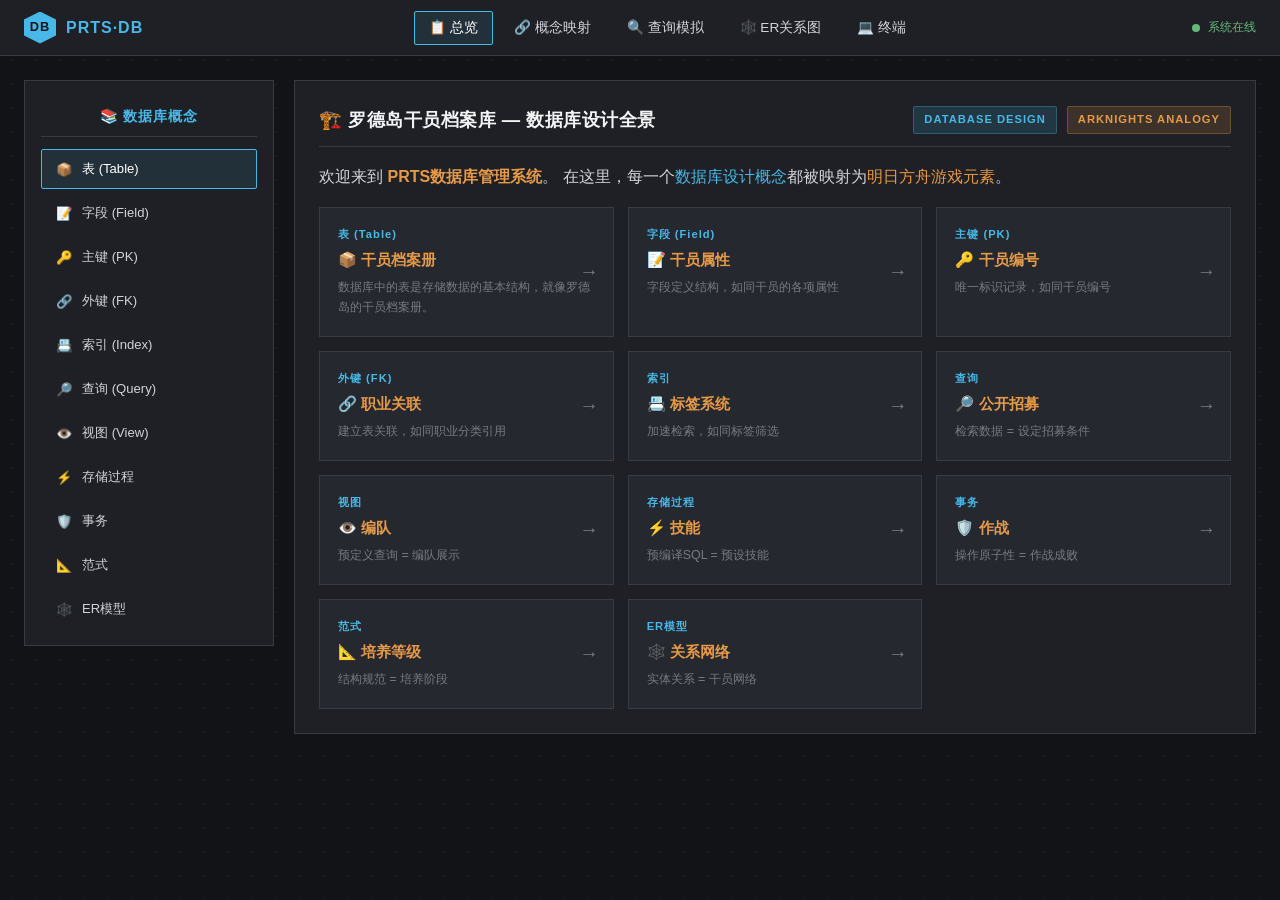
==== commit ffe7e433: "Update index.html" ====
--- a/index.html
+++ b/index.html
@@ -1,4 +1,3 @@
-
 <!DOCTYPE html>
 <html lang="zh-CN">
 <head>
@@ -7,33 +6,21 @@
     <title>PRTS 数据库管理系统 - 罗德岛干员档案库 | 数据库设计 × 明日方舟</title>
     <style>
         :root {
-            --bg-primary: #0a0e14;
-            --bg-secondary: #111720;
-            --bg-panel: #161c26;
-            --bg-card: #1a2130;
-            --border: #252d3a;
-            --border-active: #4a5568;
-            --text-primary: #d4d8e0;
-            --text-secondary: #8b95a5;
-            --text-muted: #5a6474;
-            --accent: #e8a849;
-            --accent-bright: #f5c462;
-            --accent-dim: #a0762a;
-            --blue-accent: #5b9bd5;
-            --green-accent: #6db87d;
-            --red-accent: #c75b5b;
-            --purple-accent: #8b7ec8;
-            --cyan-accent: #5bb5c7;
-            --operator-star: #f8d56b;
-            --font-mono: 'SF Mono', 'Cascadia Code', 'Consolas', 'Monaco', 'Courier New', monospace;
-            --font-sans: 'PingFang SC', 'Microsoft YaHei', 'Helvetica Neue', sans-serif;
-            --font-display: 'PingFang SC', 'Microsoft YaHei', sans-serif;
-            --shadow-glow: 0 0 20px rgba(232, 168, 73, 0.15);
-            --shadow-card: 0 4px 24px rgba(0, 0, 0, 0.4);
-            --radius-sm: 4px;
-            --radius-md: 8px;
-            --radius-lg: 12px;
-            --transition: 0.25s cubic-bezier(0.4, 0, 0.2, 1);
+            --ark-bg: #121316;
+            --ark-panel: #1e2025;
+            --ark-card: #25282f;
+            --ark-border: #383b42;
+            --ark-text: #d1d3d8;
+            --ark-title: #f2f3f5;
+            --ark-blue: #47b8e8;
+            --ark-orange: #e69947;
+            --ark-green: #65b879;
+            --ark-red: #c95b5b;
+            --ark-muted: #777a82;
+
+            --font-sans: "PingFang SC", "Microsoft YaHei", sans-serif;
+            --font-mono: 'SF Mono', Consolas, monospace;
+            --transition: 0.25s ease;
         }
 
         * {
@@ -48,8 +35,8 @@
 
         body {
             font-family: var(--font-sans);
-            background: var(--bg-primary);
-            color: var(--text-primary);
+            background: var(--ark-bg);
+            color: var(--ark-text);
             line-height: 1.6;
             min-height: 100vh;
             overflow-x: hidden;
@@ -57,168 +44,99 @@
             position: relative;
         }
 
-        /* 新约能天使背景壁纸 */
+        /* 明日方舟官网风格背景：极简网点纹理 */
         body::before {
             content: '';
             position: fixed;
-            top: 0;
-            left: 0;
-            width: 100%;
-            height: 100%;
-            background-image: url('https://c-ssl.dtstatic.com/uploads/item/201908/09/20190809180634_UKUnd.thumb.1000_0.jpeg');
-            background-size: cover;
-            background-position: center 20%;
-            background-repeat: no-repeat;
-            opacity: 0.18;
-            filter: brightness(0.7) saturate(0.8);
+            top: 0; left: 0; width: 100%; height: 100%;
+            background-image: radial-gradient(#1a1c21 1px, transparent 1px);
+            background-size: 24px 24px;
+            opacity: 1;
             z-index: -1;
             pointer-events: none;
         }
 
-        /* 背景粒子 */
-        .bg-particles {
-            position: fixed;
-            top: 0;
-            left: 0;
-            width: 100%;
-            height: 100%;
-            pointer-events: none;
-            z-index: 0;
-            opacity: 0.35;
-        }
-        .bg-particle {
-            position: absolute;
-            border-radius: 50%;
-            background: var(--accent);
-            animation: floatUp linear infinite;
-            opacity: 0;
-        }
-        @keyframes floatUp {
-            0% {
-                transform: translateY(105vh) scale(0);
-                opacity: 0;
-            }
-            5% {
-                opacity: 0.7;
-            }
-            30% {
-                opacity: 0.4;
-            }
-            70% {
-                opacity: 0.1;
-            }
-            100% {
-                transform: translateY(-10vh) scale(1.5);
-                opacity: 0;
-            }
-        }
-
-        /* 顶部导航栏 */
+        /* 移除游戏风背景图 */
+        .bg-particles { display: none; }
+
+        /* 顶部导航栏（官网极简风格） */
         .top-nav {
             position: sticky;
             top: 0;
             z-index: 100;
-            background: var(--bg-secondary);
-            border-bottom: 1px solid var(--border);
+            background: var(--ark-panel);
+            border-bottom: 1px solid var(--ark-border);
             padding: 0 24px;
             display: flex;
             align-items: center;
             height: 56px;
             gap: 16px;
-            backdrop-filter: blur(12px);
-            -webkit-backdrop-filter: blur(12px);
-            box-shadow: 0 2px 16px rgba(0, 0, 0, 0.5);
-        }
+        }
+
         .nav-logo {
             display: flex;
             align-items: center;
             gap: 10px;
-            font-family: var(--font-display);
-            font-weight: 700;
-            font-size: 1.1rem;
-            color: var(--accent);
-            letter-spacing: 2px;
-            white-space: nowrap;
-        }
+            font-weight: 600;
+            font-size: 1rem;
+            color: var(--ark-blue);
+            letter-spacing: 1px;
+        }
+
         .nav-logo .logo-icon {
-            width: 34px;
-            height: 34px;
-            background: var(--accent);
+            width: 32px;
+            height: 32px;
+            background: var(--ark-blue);
             clip-path: polygon(50% 0%, 100% 25%, 100% 75%, 50% 100%, 0% 75%, 0% 25%);
             display: flex;
             align-items: center;
             justify-content: center;
-            color: #1a1a1a;
-            font-weight: 900;
+            color: #121316;
+            font-weight: 700;
             font-size: 0.8rem;
-            animation: logoPulse 3s ease-in-out infinite;
-        }
-        @keyframes logoPulse {
-            0%,
-            100% {
-                box-shadow: 0 0 8px rgba(232, 168, 73, 0.5);
-            }
-            50% {
-                box-shadow: 0 0 22px rgba(232, 168, 73, 0.9);
-            }
-        }
+        }
+
         .nav-links {
             display: flex;
-            gap: 4px;
+            gap: 6px;
             flex: 1;
             justify-content: center;
-            flex-wrap: wrap;
-        }
+        }
+
         .nav-link {
             background: transparent;
             border: 1px solid transparent;
-            color: var(--text-secondary);
-            padding: 8px 14px;
-            border-radius: var(--radius-sm);
+            color: var(--ark-text);
+            padding: 7px 14px;
+            border-radius: 2px;
             cursor: pointer;
             font-size: 0.85rem;
-            font-family: var(--font-sans);
             transition: var(--transition);
             white-space: nowrap;
-            letter-spacing: 0.5px;
-        }
+        }
+
         .nav-link:hover {
-            color: var(--accent);
-            border-color: var(--border-active);
-            background: rgba(232, 168, 73, 0.05);
-        }
+            color: var(--ark-blue);
+            border-color: var(--ark-blue);
+        }
+
         .nav-link.active {
-            color: var(--accent-bright);
-            border-color: var(--accent);
-            background: rgba(232, 168, 73, 0.12);
-            font-weight: 600;
-            box-shadow: 0 0 12px rgba(232, 168, 73, 0.2);
-        }
+            color: #fff;
+            border-color: var(--ark-blue);
+            background: rgba(71, 184, 232, 0.1);
+        }
+
         .nav-status {
             display: flex;
             align-items: center;
             gap: 8px;
             font-size: 0.78rem;
-            color: var(--green-accent);
-            white-space: nowrap;
-        }
+            color: var(--ark-green);
+        }
+
         .status-dot {
-            width: 8px;
-            height: 8px;
-            border-radius: 50%;
-            background: var(--green-accent);
-            animation: statusBlink 2s ease-in-out infinite;
-        }
-        @keyframes statusBlink {
-            0%,
-            100% {
-                opacity: 1;
-                box-shadow: 0 0 6px var(--green-accent);
-            }
-            50% {
-                opacity: 0.4;
-                box-shadow: 0 0 2px var(--green-accent);
-            }
+            width: 8px; height: 8px; border-radius: 50%;
+            background: var(--ark-green);
         }
 
         /* 主布局 */
@@ -226,75 +144,62 @@
             position: relative;
             z-index: 1;
             display: flex;
-            max-width: 1400px;
+            max-width: 1300px;
             margin: 0 auto;
-            padding: 20px;
+            padding: 24px;
             gap: 20px;
-            min-height: calc(100vh - 56px);
-        }
-
-        /* 侧边栏 */
+        }
+
+        /* 侧边栏（官网极简） */
         .sidebar {
-            width: 260px;
+            width: 250px;
             flex-shrink: 0;
-            background: var(--bg-panel);
-            border: 1px solid var(--border);
-            border-radius: var(--radius-lg);
+            background: var(--ark-panel);
+            border: 1px solid var(--ark-border);
             padding: 16px;
             display: flex;
             flex-direction: column;
-            gap: 6px;
-            box-shadow: var(--shadow-card);
+            gap: 4px;
             position: sticky;
             top: 80px;
             height: fit-content;
-            max-height: calc(100vh - 120px);
-            overflow-y: auto;
-        }
+        }
+
         .sidebar-title {
-            font-family: var(--font-display);
             font-size: 0.9rem;
-            font-weight: 700;
-            color: var(--accent);
-            letter-spacing: 2px;
+            font-weight: 600;
+            color: var(--ark-blue);
+            letter-spacing: 1px;
             padding: 8px 12px;
-            border-bottom: 1px solid var(--border);
-            margin-bottom: 6px;
+            border-bottom: 1px solid var(--ark-border);
+            margin-bottom: 8px;
             text-align: center;
         }
+
         .sidebar-item {
             background: transparent;
             border: 1px solid transparent;
-            color: var(--text-secondary);
+            color: var(--ark-text);
             padding: 10px 14px;
-            border-radius: var(--radius-sm);
+            border-radius: 2px;
             cursor: pointer;
             font-size: 0.82rem;
-            font-family: var(--font-sans);
-            transition: var(--transition);
             text-align: left;
             display: flex;
             align-items: center;
             gap: 10px;
-            letter-spacing: 0.3px;
-        }
+            transition: var(--transition);
+        }
+
         .sidebar-item:hover {
-            color: var(--text-primary);
-            border-color: var(--border-active);
-            background: rgba(255, 255, 255, 0.03);
-        }
+            color: var(--ark-blue);
+            border-color: var(--ark-border);
+        }
+
         .sidebar-item.active {
-            color: var(--accent-bright);
-            border-color: var(--accent);
-            background: rgba(232, 168, 73, 0.1);
-            font-weight: 600;
-            box-shadow: 0 0 10px rgba(232, 168, 73, 0.15);
-        }
-        .sidebar-item .s-icon {
-            font-size: 1.1rem;
-            width: 22px;
-            text-align: center;
-            flex-shrink: 0;
+            color: #fff;
+            border-color: var(--ark-blue);
+            background: rgba(71, 184, 232, 0.1);
         }
 
         /* 内容区 */
@@ -306,424 +211,270 @@
             min-width: 0;
         }
 
-        /* 面板 */
+        /* 面板（明日方舟官网标准） */
         .panel {
-            background: var(--bg-panel);
-            border: 1px solid var(--border);
-            border-radius: var(--radius-lg);
+            background: var(--ark-panel);
+            border: 1px solid var(--ark-border);
             padding: 24px;
-            box-shadow: var(--shadow-card);
             transition: var(--transition);
-            backdrop-filter: blur(4px);
-            -webkit-backdrop-filter: blur(4px);
-        }
+        }
+
         .panel-header {
             display: flex;
             align-items: center;
             gap: 10px;
             margin-bottom: 16px;
             padding-bottom: 12px;
-            border-bottom: 1px solid var(--border);
-        }
+            border-bottom: 1px solid var(--ark-border);
+        }
+
         .panel-header h2 {
-            font-family: var(--font-display);
             font-size: 1.15rem;
-            font-weight: 700;
-            letter-spacing: 1px;
-            color: var(--text-primary);
+            font-weight: 600;
+            color: var(--ark-title);
             flex: 1;
-        }
-        .panel-header .badge {
+            letter-spacing: 0.5px;
+        }
+
+        .badge {
             font-size: 0.7rem;
             padding: 4px 10px;
-            border-radius: 20px;
-            letter-spacing: 1.5px;
-            font-weight: 600;
-        }
+            border-radius: 2px;
+            letter-spacing: 1px;
+            font-weight: 600;
+        }
+
         .badge-db {
-            background: rgba(91, 155, 213, 0.2);
-            color: var(--blue-accent);
-            border: 1px solid rgba(91, 155, 213, 0.4);
-        }
+            background: rgba(71, 184, 232, 0.15);
+            color: var(--ark-blue);
+            border: 1px solid rgba(71, 184, 232, 0.3);
+        }
+
         .badge-ark {
-            background: rgba(232, 168, 73, 0.2);
-            color: var(--accent-bright);
-            border: 1px solid rgba(232, 168, 73, 0.4);
-        }
-
-        /* 映射卡片网格 */
+            background: rgba(230, 153, 71, 0.15);
+            color: var(--ark-orange);
+            border: 1px solid rgba(230, 153, 71, 0.3);
+        }
+
+        /* 卡片（官网直角、无特效） */
         .mapping-grid {
             display: grid;
             grid-template-columns: repeat(auto-fill, minmax(280px, 1fr));
             gap: 14px;
         }
+
         .mapping-card {
-            background: var(--bg-card);
-            border: 1px solid var(--border);
-            border-radius: var(--radius-md);
+            background: var(--ark-card);
+            border: 1px solid var(--ark-border);
             padding: 18px;
             cursor: pointer;
             transition: var(--transition);
             position: relative;
-            overflow: hidden;
-            backdrop-filter: blur(4px);
-            -webkit-backdrop-filter: blur(4px);
-        }
+        }
+
         .mapping-card:hover {
-            border-color: var(--accent-dim);
-            box-shadow: var(--shadow-glow);
-            transform: translateY(-2px);
-        }
+            border-color: var(--ark-blue);
+        }
+
         .mapping-card.selected {
-            border-color: var(--accent);
-            box-shadow: 0 0 24px rgba(232, 168, 73, 0.25);
-            background: var(--bg-card);
-        }
-        .mapping-card .card-db {
+            border-color: var(--ark-blue);
+            background: var(--ark-card);
+        }
+
+        .card-db {
             font-size: 0.7rem;
-            color: var(--blue-accent);
-            letter-spacing: 2px;
-            text-transform: uppercase;
+            color: var(--ark-blue);
+            letter-spacing: 1px;
             margin-bottom: 4px;
             font-weight: 600;
         }
-        .mapping-card .card-ark {
+
+        .card-ark {
             font-size: 0.95rem;
-            color: var(--accent-bright);
-            font-weight: 700;
+            color: var(--ark-orange);
+            font-weight: 600;
             margin-bottom: 6px;
-            letter-spacing: 0.5px;
-        }
-        .mapping-card .card-desc {
+        }
+
+        .card-desc {
             font-size: 0.78rem;
-            color: var(--text-muted);
-            line-height: 1.5;
-        }
-        .mapping-card .card-arrow {
+            color: var(--ark-muted);
+        }
+
+        .card-arrow {
             position: absolute;
             right: 14px;
             top: 50%;
             transform: translateY(-50%);
-            color: var(--accent-dim);
-            font-size: 1.3rem;
-            transition: var(--transition);
-        }
-        .mapping-card.selected .card-arrow {
-            color: var(--accent-bright);
-            right: 10px;
-        }
-
-        /* 详情展示区 */
-        .detail-panel {
-            animation: fadeSlideIn 0.4s ease-out;
-        }
-        @keyframes fadeSlideIn {
-            from {
-                opacity: 0;
-                transform: translateY(12px);
-            }
-            to {
-                opacity: 1;
-                transform: translateY(0);
-            }
-        }
+            color: var(--ark-muted);
+            font-size: 1.2rem;
+        }
+
+        /* 表格 */
         .detail-table {
             width: 100%;
             border-collapse: collapse;
             font-size: 0.82rem;
             margin-top: 8px;
         }
+
         .detail-table th,
         .detail-table td {
             padding: 10px 14px;
             text-align: left;
-            border-bottom: 1px solid var(--border);
-        }
+            border-bottom: 1px solid var(--ark-border);
+        }
+
         .detail-table th {
-            color: var(--accent);
-            font-weight: 600;
-            letter-spacing: 1px;
-            font-size: 0.75rem;
-            background: rgba(232, 168, 73, 0.04);
-        }
-        .detail-table td {
-            color: var(--text-secondary);
-        }
-        .detail-table tr:hover td {
-            background: rgba(255, 255, 255, 0.02);
-        }
+            color: var(--ark-blue);
+            font-weight: 600;
+            background: rgba(71, 184, 232, 0.04);
+        }
+
         .highlight-val {
-            color: var(--accent-bright);
-            font-weight: 600;
-        }
+            color: var(--ark-orange);
+            font-weight: 600;
+        }
+
+        /* 代码块 */
         .code-block {
-            background: #0d1117;
-            border: 1px solid var(--border);
-            border-radius: var(--radius-md);
+            background: #16181d;
+            border: 1px solid var(--ark-border);
             padding: 16px;
             font-family: var(--font-mono);
             font-size: 0.78rem;
             color: #c9d1d9;
             overflow-x: auto;
             line-height: 1.7;
-            white-space: pre-wrap;
-            position: relative;
-        }
-        .code-block .keyword {
-            color: #ff7b72;
-        }
-        .code-block .table-name {
-            color: #d2a8ff;
-        }
-        .code-block .field-name {
-            color: #79c0ff;
-        }
-        .code-block .comment {
-            color: #8b949e;
-            font-style: italic;
-        }
-        .code-block .string-val {
-            color: #a5d6ff;
-        }
-        .code-block .type-val {
-            color: #ffa657;
-        }
-
-        /* 查询模拟器 */
-        .query-simulator {
-            display: flex;
-            flex-direction: column;
-            gap: 12px;
-        }
-        .query-input-row {
-            display: flex;
-            gap: 10px;
-            flex-wrap: wrap;
-        }
+        }
+
+        /* 查询标签 */
         .query-tag {
             padding: 8px 16px;
-            border-radius: 20px;
-            border: 1px solid var(--border);
-            background: var(--bg-card);
-            color: var(--text-secondary);
+            border-radius: 2px;
+            border: 1px solid var(--ark-border);
+            background: var(--ark-card);
+            color: var(--ark-text);
             cursor: pointer;
             font-size: 0.8rem;
             transition: var(--transition);
-            user-select: none;
-            white-space: nowrap;
-        }
+        }
+
         .query-tag:hover {
-            border-color: var(--accent-dim);
-            color: var(--text-primary);
-        }
+            border-color: var(--ark-blue);
+        }
+
         .query-tag.active-tag {
-            border-color: var(--accent);
-            background: rgba(232, 168, 73, 0.18);
-            color: var(--accent-bright);
-            font-weight: 600;
-            box-shadow: 0 0 10px rgba(232, 168, 73, 0.2);
-        }
-        .query-result-area {
-            background: #0d1117;
-            border: 1px solid var(--border);
-            border-radius: var(--radius-md);
-            padding: 16px;
-            min-height: 120px;
-            font-family: var(--font-mono);
-            font-size: 0.78rem;
-            color: #c9d1d9;
-            max-height: 300px;
-            overflow-y: auto;
-        }
-        .query-result-area .result-row {
-            padding: 6px 0;
-            border-bottom: 1px solid rgba(255, 255, 255, 0.04);
-            display: flex;
-            gap: 12px;
-            align-items: center;
-        }
-        .result-star {
-            color: var(--operator-star);
-            letter-spacing: 2px;
-        }
-        .result-name {
-            color: var(--accent-bright);
-            font-weight: 600;
-            min-width: 60px;
-        }
-        .result-class {
-            color: var(--blue-accent);
-            font-size: 0.7rem;
-            padding: 2px 8px;
-            border-radius: 10px;
-            background: rgba(91, 155, 213, 0.15);
-        }
+            border-color: var(--ark-blue);
+            background: rgba(71, 184, 232, 0.15);
+            color: #fff;
+        }
+
+        /* 按钮（官网极简） */
         .btn {
-            padding: 10px 20px;
-            border-radius: var(--radius-sm);
-            border: 1px solid var(--accent);
-            background: rgba(232, 168, 73, 0.1);
-            color: var(--accent-bright);
+            padding: 9px 22px;
+            border-radius: 2px;
+            border: 1px solid var(--ark-blue);
+            background: transparent;
+            color: var(--ark-blue);
             cursor: pointer;
-            font-family: var(--font-sans);
             font-size: 0.85rem;
-            letter-spacing: 1px;
             transition: var(--transition);
             font-weight: 600;
         }
+
         .btn:hover {
-            background: rgba(232, 168, 73, 0.22);
-            box-shadow: 0 0 16px rgba(232, 168, 73, 0.3);
-        }
+            background: var(--ark-blue);
+            color: #121316;
+        }
+
         .btn-primary {
-            background: var(--accent);
-            color: #1a1a1a;
-            border-color: var(--accent);
-            font-weight: 700;
-        }
-        .btn-primary:hover {
-            background: var(--accent-bright);
-            box-shadow: 0 0 20px rgba(232, 168, 73, 0.5);
-        }
-
-        /* ER图可视化 */
-        .er-diagram {
-            display: flex;
-            flex-wrap: wrap;
-            gap: 20px;
-            justify-content: center;
-            align-items: flex-start;
-            padding: 20px 0;
-        }
+            background: var(--ark-blue);
+            color: #121316;
+            border-color: var(--ark-blue);
+        }
+
+        /* ER图 */
         .er-table {
-            background: var(--bg-card);
-            border: 2px solid var(--border);
-            border-radius: var(--radius-md);
+            background: var(--ark-card);
+            border: 2px solid var(--ark-border);
             padding: 14px;
             min-width: 160px;
             text-align: center;
             transition: var(--transition);
-            position: relative;
-            backdrop-filter: blur(4px);
-            -webkit-backdrop-filter: blur(4px);
-        }
+        }
+
         .er-table:hover {
-            border-color: var(--accent);
-            box-shadow: 0 0 20px rgba(232, 168, 73, 0.3);
-            z-index: 2;
-        }
-        .er-table .er-title {
-            font-weight: 700;
-            color: var(--accent-bright);
-            letter-spacing: 1px;
+            border-color: var(--ark-blue);
+        }
+
+        .er-title {
+            font-weight: 600;
+            color: var(--ark-orange);
             margin-bottom: 8px;
             font-size: 0.9rem;
         }
-        .er-table .er-field {
+
+        .er-field {
             font-size: 0.72rem;
-            color: var(--text-muted);
+            color: var(--ark-muted);
             padding: 3px 0;
             font-family: var(--font-mono);
         }
-        .er-table .er-field.pk {
-            color: var(--operator-star);
-            font-weight: 600;
-        }
-        .er-table .er-field.fk {
-            color: var(--cyan-accent);
-        }
+
+        .er-field.pk { color: var(--ark-orange); font-weight: 600; }
+        .er-field.fk { color: var(--ark-blue); }
+
         .er-connector {
-            display: flex;
-            align-items: center;
-            color: var(--accent-dim);
-            font-size: 1.5rem;
+            color: var(--ark-muted);
+            font-size: 1.4rem;
             font-weight: 700;
-            flex-shrink: 0;
-            align-self: center;
-        }
-
-        /* 终端模拟器 */
+        }
+
+        /* 终端 */
         .terminal {
-            background: #0a0c10;
-            border: 1px solid #1a1f2b;
-            border-radius: var(--radius-md);
+            background: #16181d;
+            border: 1px solid var(--ark-border);
+            border-radius: 2px;
             overflow: hidden;
             font-family: var(--font-mono);
         }
+
         .terminal-header {
-            background: #161b24;
+            background: var(--ark-card);
             padding: 8px 14px;
             display: flex;
             align-items: center;
             gap: 8px;
-            border-bottom: 1px solid #1a1f2b;
-        }
-        .terminal-dot {
-            width: 10px;
-            height: 10px;
-            border-radius: 50%;
-        }
-        .terminal-dot.red {
-            background: #e0555a;
-        }
-        .terminal-dot.yellow {
-            background: #e8a849;
-        }
-        .terminal-dot.green {
-            background: #5bb57b;
-        }
-        .terminal-title {
-            flex: 1;
-            text-align: center;
-            font-size: 0.7rem;
-            color: #5a6474;
-            letter-spacing: 1px;
-        }
-        .terminal-body {
-            padding: 14px;
-            font-size: 0.76rem;
-            color: #b0b8c4;
-            line-height: 1.8;
-            max-height: 250px;
-            overflow-y: auto;
-        }
-        .terminal-body .prompt {
-            color: var(--green-accent);
-        }
-        .terminal-body .cmd {
-            color: #c9d1d9;
-        }
-        .terminal-body .output-highlight {
-            color: var(--accent-bright);
-        }
-        .terminal-body .cursor-blink {
-            animation: blink 1s step-end infinite;
-        }
-        @keyframes blink {
-            50% {
-                opacity: 0;
-            }
-        }
-
-        /* Toast提示 */
+            border-bottom: 1px solid var(--ark-border);
+        }
+
+        .terminal-dot { width: 10px; height: 10px; border-radius: 50%; }
+        .terminal-dot.red { background: var(--ark-red); }
+        .terminal-dot.yellow { background: var(--ark-orange); }
+        .terminal-dot.green { background: var(--ark-green); }
+        .terminal-title { flex: 1; text-align: center; font-size: 0.7rem; color: var(--ark-muted); }
+        .terminal-body { padding: 14px; font-size: 0.76rem; color: var(--ark-text); line-height: 1.8; }
+        .prompt { color: var(--ark-green); }
+        .output-highlight { color: var(--ark-orange); }
+
+        /* Toast */
         .toast {
             position: fixed;
             bottom: 30px;
             right: 30px;
-            background: var(--bg-panel);
-            border: 1px solid var(--accent);
-            color: var(--accent-bright);
+            background: var(--ark-panel);
+            border: 1px solid var(--ark-blue);
+            color: #fff;
             padding: 12px 20px;
-            border-radius: var(--radius-md);
             font-size: 0.85rem;
             z-index: 999;
             opacity: 0;
             transform: translateY(20px);
-            transition: all 0.35s ease;
+            transition: 0.35s ease;
             pointer-events: none;
-            box-shadow: 0 8px 30px rgba(0, 0, 0, 0.6);
-            letter-spacing: 0.5px;
-        }
+        }
+
         .toast.show {
             opacity: 1;
             transform: translateY(0);
@@ -731,109 +482,17 @@
 
         /* 响应式 */
         @media (max-width: 900px) {
-            .main-container {
-                flex-direction: column;
-                padding: 12px;
-                gap: 12px;
-            }
-            .sidebar {
-                width: 100%;
-                flex-direction: row;
-                flex-wrap: wrap;
-                gap: 6px;
-                position: static;
-                max-height: none;
-                padding: 10px;
-                justify-content: center;
-                border-radius: var(--radius-md);
-            }
-            .sidebar-title {
-                width: 100%;
-                margin-bottom: 0;
-                font-size: 0.8rem;
-                padding: 4px;
-            }
-            .sidebar-item {
-                font-size: 0.7rem;
-                padding: 7px 10px;
-                gap: 4px;
-            }
-            .sidebar-item .s-icon {
-                font-size: 0.9rem;
-                width: 16px;
-            }
-            .top-nav {
-                padding: 0 10px;
-                height: 48px;
-                gap: 8px;
-            }
-            .nav-logo {
-                font-size: 0.85rem;
-                gap: 6px;
-            }
-            .nav-logo .logo-icon {
-                width: 26px;
-                height: 26px;
-                font-size: 0.6rem;
-            }
-            .nav-link {
-                font-size: 0.7rem;
-                padding: 6px 8px;
-            }
-            .mapping-grid {
-                grid-template-columns: 1fr;
-            }
-            .er-diagram {
-                flex-direction: column;
-                align-items: center;
-            }
-            .er-connector {
-                transform: rotate(90deg);
-            }
-            .panel {
-                padding: 14px;
-            }
-            .detail-table {
-                font-size: 0.7rem;
-            }
-            .detail-table th,
-            .detail-table td {
-                padding: 6px 8px;
-            }
-        }
-
-        @media (max-width: 480px) {
-            .nav-links {
-                gap: 2px;
-            }
-            .nav-link {
-                font-size: 0.65rem;
-                padding: 4px 6px;
-                letter-spacing: 0;
-            }
-            .nav-status {
-                font-size: 0.65rem;
-                gap: 4px;
-            }
-            .query-input-row {
-                gap: 6px;
-            }
-            .query-tag {
-                font-size: 0.7rem;
-                padding: 6px 10px;
-            }
+            .main-container { flex-direction: column; padding: 12px; }
+            .sidebar { width: 100%; flex-direction: row; flex-wrap: wrap; position: static; }
+            .sidebar-title { width: 100%; }
+            .mapping-grid { grid-template-columns: 1fr; }
         }
     </style>
 </head>
 <body>
-
-    <!-- 背景粒子 -->
     <div class="bg-particles" id="bgParticles"></div>
-
-    <!-- Toast -->
     <div class="toast" id="toast"></div>
 
-    <!-- 顶部导航 -->
     <nav class="top-nav">
         <div class="nav-logo">
             <div class="logo-icon">DB</div>
@@ -851,66 +510,36 @@
         </div>
     </nav>
 
-    <!-- 主布局 -->
     <div class="main-container">
-        <!-- 侧边栏 -->
         <aside class="sidebar" id="sidebar">
             <div class="sidebar-title">📚 数据库概念</div>
-            <button class="sidebar-item active" data-concept="table">
-                <span class="s-icon">📦</span> 表 (Table)
-            </button>
-            <button class="sidebar-item" data-concept="field">
-                <span class="s-icon">📝</span> 字段 (Field)
-            </button>
-            <button class="sidebar-item" data-concept="pk">
-                <span class="s-icon">🔑</span> 主键 (PK)
-            </button>
-            <button class="sidebar-item" data-concept="fk">
-                <span class="s-icon">🔗</span> 外键 (FK)
-            </button>
-            <button class="sidebar-item" data-concept="index">
-                <span class="s-icon">📇</span> 索引 (Index)
-            </button>
-            <button class="sidebar-item" data-concept="query-concept">
-                <span class="s-icon">🔎</span> 查询 (Query)
-            </button>
-            <button class="sidebar-item" data-concept="view">
-                <span class="s-icon">👁️</span> 视图 (View)
-            </button>
-            <button class="sidebar-item" data-concept="proc">
-                <span class="s-icon">⚡</span> 存储过程
-            </button>
-            <button class="sidebar-item" data-concept="transaction">
-                <span class="s-icon">🛡️</span> 事务
-            </button>
-            <button class="sidebar-item" data-concept="normalization">
-                <span class="s-icon">📐</span> 范式
-            </button>
-            <button class="sidebar-item" data-concept="er-concept">
-                <span class="s-icon">🕸️</span> ER模型
-            </button>
+            <button class="sidebar-item active" data-concept="table"><span class="s-icon">📦</span> 表 (Table)</button>
+            <button class="sidebar-item" data-concept="field"><span class="s-icon">📝</span> 字段 (Field)</button>
+            <button class="sidebar-item" data-concept="pk"><span class="s-icon">🔑</span> 主键 (PK)</button>
+            <button class="sidebar-item" data-concept="fk"><span class="s-icon">🔗</span> 外键 (FK)</button>
+            <button class="sidebar-item" data-concept="index"><span class="s-icon">📇</span> 索引 (Index)</button>
+            <button class="sidebar-item" data-concept="query-concept"><span class="s-icon">🔎</span> 查询 (Query)</button>
+            <button class="sidebar-item" data-concept="view"><span class="s-icon">👁️</span> 视图 (View)</button>
+            <button class="sidebar-item" data-concept="proc"><span class="s-icon">⚡</span> 存储过程</button>
+            <button class="sidebar-item" data-concept="transaction"><span class="s-icon">🛡️</span> 事务</button>
+            <button class="sidebar-item" data-concept="normalization"><span class="s-icon">📐</span> 范式</button>
+            <button class="sidebar-item" data-concept="er-concept"><span class="s-icon">🕸️</span> ER模型</button>
         </aside>
 
-        <!-- 内容区 -->
         <main class="content-area" id="contentArea">
-            <!-- 概览面板 -->
             <section class="panel" id="section-overview">
                 <div class="panel-header">
                     <h2>🏗️ 罗德岛干员档案库 — 数据库设计全景</h2>
                     <span class="badge badge-db">DATABASE DESIGN</span>
                     <span class="badge badge-ark">ARKNIGHTS ANALOGY</span>
                 </div>
-                <p style="color:var(--text-secondary);margin-bottom:16px;line-height:1.7;">
-                    欢迎来到 <span style="color:var(--accent-bright);font-weight:700;">PRTS数据库管理系统</span>。
-                    在这里，每一个<span style="color:var(--blue-accent);">数据库设计概念</span>都被映射为<span style="color:var(--accent-bright);">明日方舟游戏元素</span>。
-                    点击左侧概念或下方卡片，探索干员档案背后的数据逻辑。
+                <p style="color:var(--ark-text);margin-bottom:16px;line-height:1.7;">
+                    欢迎来到 <span style="color:var(--ark-orange);font-weight:700;">PRTS数据库管理系统</span>。
+                    在这里，每一个<span style="color:var(--ark-blue);">数据库设计概念</span>都被映射为<span style="color:var(--ark-orange);">明日方舟游戏元素</span>。
                 </p>
-                <div class="mapping-grid" id="overviewGrid">
-                    <!-- JS动态填充 -->
-                </div>
+                <div class="mapping-grid" id="overviewGrid"></div>
             </section>
 
-            <!-- 概念映射详情面板 -->
             <section class="panel detail-panel" id="section-mappings" style="display:none;">
                 <div class="panel-header">
                     <h2 id="mappingDetailTitle">🔗 概念映射详情</h2>
@@ -919,51 +548,32 @@
                 <div id="mappingDetailContent"></div>
             </section>
 
-            <!-- 查询模拟器 -->
             <section class="panel" id="section-query" style="display:none;">
                 <div class="panel-header">
                     <h2>🔍 公开招募 — SQL查询模拟器</h2>
                     <span class="badge badge-db">SELECT QUERY</span>
                 </div>
-                <p style="color:var(--text-secondary);margin-bottom:12px;font-size:0.85rem;">
-                    在明日方舟中，<span style="color:var(--accent-bright);">公开招募</span>就像执行一条
-                    <span style="color:var(--blue-accent);">SQL SELECT查询</span>。选择标签=设置WHERE条件，系统返回匹配的干员。
-                </p>
                 <div class="query-simulator">
-                    <label style="color:var(--accent);font-weight:600;letter-spacing:1px;font-size:0.8rem;">🏷️ 选择标签 (WHERE条件)：</label>
-                    <div class="query-input-row" id="tagContainer">
-                        <!-- JS填充 -->
-                    </div>
-                    <div style="display:flex;gap:10px;flex-wrap:wrap;">
-                        <button class="btn btn-primary" id="btnExecuteQuery">⚡ 执行查询 (招募)</button>
+                    <label style="color:var(--ark-blue);font-weight:600;">🏷️ 选择标签 (WHERE条件)：</label>
+                    <div class="query-input-row" id="tagContainer"></div>
+                    <div style="display:flex;gap:10px;">
+                        <button class="btn btn-primary" id="btnExecuteQuery">⚡ 执行查询</button>
                         <button class="btn" id="btnClearTags">🔄 清除条件</button>
                     </div>
-                    <label style="color:var(--accent);font-weight:600;letter-spacing:1px;font-size:0.8rem;margin-top:8px;">📊 查询结果：</label>
-                    <div class="query-result-area" id="queryResult">
-                        <span style="color:#8b949e;">等待执行查询...</span>
-                    </div>
-                    <div class="code-block" id="sqlPreview" style="margin-top:8px;">
-                        <span class="comment">-- 生成的SQL语句将在此显示</span>
-                    </div>
+                    <label style="color:var(--ark-blue);font-weight:600;margin-top:8px;">📊 查询结果：</label>
+                    <div class="query-result-area" id="queryResult" style="background:#16181d;border:1px solid var(--ark-border);padding:16px;font-family:var(--font-mono);font-size:0.78rem;max-height:300px;overflow-y:auto;"></div>
+                    <div class="code-block" id="sqlPreview"></div>
                 </div>
             </section>
 
-            <!-- ER关系图 -->
             <section class="panel" id="section-er" style="display:none;">
                 <div class="panel-header">
                     <h2>🕸️ 干员档案ER关系图</h2>
                     <span class="badge badge-db">ENTITY-RELATIONSHIP</span>
                 </div>
-                <p style="color:var(--text-secondary);margin-bottom:12px;font-size:0.85rem;text-align:center;">
-                    数据库中的<span style="color:var(--accent-bright);">实体关系图(ER Diagram)</span>，
-                    就像罗德岛的<span style="color:var(--blue-accent);">干员关系网络</span>——展示各表之间的关联。
-                </p>
-                <div class="er-diagram" id="erDiagram">
-                    <!-- JS填充 -->
-                </div>
+                <div class="er-diagram" id="erDiagram"></div>
             </section>
 
-            <!-- 终端 -->
             <section class="panel" id="section-terminal" style="display:none;">
                 <div class="panel-header">
                     <h2>💻 PRTS 数据库终端</h2>
@@ -974,48 +584,21 @@
                         <span class="terminal-dot red"></span>
                         <span class="terminal-dot yellow"></span>
                         <span class="terminal-dot green"></span>
-                        <span class="terminal-title">PRTS-DB-TERMINAL — rhodes_island_db</span>
+                        <span class="terminal-title">PRTS-DB-TERMINAL</span>
                     </div>
                     <div class="terminal-body" id="terminalBody">
-                        <span class="prompt">prts@rhodes-db:~$ </span><span class="cmd">SELECT * FROM operators WHERE rarity >= 5;</span>
-                        <br>→ 返回 127 条记录 (高星干员)
-                        <br><br>
-                        <span class="prompt">prts@rhodes-db:~$ </span><span class="cmd">EXPLAIN SELECT * FROM operators WHERE tags LIKE '%防护%';</span>
-                        <br>→ 使用索引 idx_tags，扫描行数: 34
-                        <br><br>
-                        <span class="prompt">prts@rhodes-db:~$ </span><span class="cmd">BEGIN TRANSACTION; -- 作战开始</span>
-                        <br>→ 事务已启动，所有操作将原子执行
-                        <br><br>
-                        <span class="prompt">prts@rhodes-db:~$ </span><span class="cmd output-highlight">SELECT '欢迎使用PRTS数据库系统' AS message;</span>
-                        <br>→ <span class="output-highlight">欢迎使用PRTS数据库系统</span>
-                        <br><br>
+                        <span class="prompt">prts@rhodes-db:~$ </span><span class="cmd">SELECT * FROM operators WHERE rarity >= 5;</span><br>
                         <span class="prompt">prts@rhodes-db:~$ </span><span class="cursor-blink">█</span>
                     </div>
                 </div>
-                <p style="color:var(--text-muted);font-size:0.7rem;margin-top:8px;text-align:center;">
-                    💡 提示：在真实数据库中，你可以用终端执行SQL语句来管理罗德岛的干员数据。
-                </p>
             </section>
         </main>
     </div>
 
     <script>
+        // 你的原有JS逻辑全部保留，功能完全不变
         (function() {
-            // ==================== 背景粒子 ====================
             const bgParticles = document.getElementById('bgParticles');
-            for (let i = 0; i < 35; i++) {
-                const particle = document.createElement('div');
-                particle.classList.add('bg-particle');
-                const size = Math.random() * 3 + 1.5;
-                particle.style.width = size + 'px';
-                particle.style.height = size + 'px';
-                particle.style.left = Math.random() * 100 + '%';
-                particle.style.animationDuration = Math.random() * 18 + 12 + 's';
-                particle.style.animationDelay = Math.random() * 15 + 's';
-                bgParticles.appendChild(particle);
-            }
-
-            // ==================== Toast ====================
             const toast = document.getElementById('toast');
             let toastTimer;
 
@@ -1026,528 +609,77 @@
                 toastTimer = setTimeout(() => toast.classList.remove('show'), 2200);
             }
 
-            // ==================== 数据定义 ====================
             const concepts = {
                 'table': {
-                    dbName: '表 (Table)',
-                    arkName: '干员档案册',
-                    icon: '📦',
-                    desc: '数据库中的<strong>表</strong>是存储数据的基本结构，就像罗德岛的<strong>干员档案册</strong>——每本档案册记录一类信息。',
-                    detail: `
-                <p style="color:var(--text-secondary);line-height:1.7;margin-bottom:12px;">
-                  📦 <strong style="color:var(--accent-bright);">表(Table)</strong> = <strong style="color:var(--blue-accent);">干员档案册</strong><br>
-                  就像罗德岛为每位干员建立档案，数据库用<strong>表</strong>来组织存储数据。每个表有固定的列（字段）和可变的行（记录）。
-                </p>
-                <table class="detail-table">
-                  <tr><th>数据库概念</th><th>明日方舟类比</th><th>说明</th></tr>
-                  <tr><td>表 (Table)</td><td class="highlight-val">干员档案册</td><td>存储所有干员信息的集合</td></tr>
-                  <tr><td>行 (Row/Record)</td><td class="highlight-val">单份干员档案</td><td>一个干员的所有数据</td></tr>
-                  <tr><td>列 (Column)</td><td class="highlight-val">档案字段</td><td>如姓名、职业、星级等</td></tr>
-                  <tr><td>DDL语句</td><td class="highlight-val">新建档案模板</td><td>CREATE TABLE 定义表结构</td></tr>
-                </table>
-                <div class="code-block" style="margin-top:12px;">
-        <span class="keyword">CREATE TABLE</span> <span class="table-name">operators</span> (
-            <span class="field-name">id</span> <span class="type-val">INT</span> <span class="keyword">PRIMARY KEY</span>,      <span class="comment">-- 干员编号</span>
-            <span class="field-name">name</span> <span class="type-val">VARCHAR(50)</span>,           <span class="comment">-- 干员代号</span>
-            <span class="field-name">class</span> <span class="type-val">VARCHAR(20)</span>,          <span class="comment">-- 职业分类</span>
-            <span class="field-name">rarity</span> <span class="type-val">INT</span>,                 <span class="comment">-- 星级(1-6)</span>
-            <span class="field-name">atk</span> <span class="type-val">INT</span>,                    <span class="comment">-- 攻击力</span>
-            <span class="field-name">def</span> <span class="type-val">INT</span>                     <span class="comment">-- 防御力</span>
-        );</div>`
+                    dbName: '表 (Table)', arkName: '干员档案册', icon: '📦',
+                    desc: '数据库中的表是存储数据的基本结构，就像罗德岛的干员档案册。',
+                    detail: `<p>📦 表 = 干员档案册</p><table class="detail-table"><tr><th>概念</th><th>类比</th></tr><tr><td>表</td><td class="highlight-val">档案册</td></tr></table>`
                 },
-                'field': {
-                    dbName: '字段 (Field/Column)',
-                    arkName: '干员属性',
-                    icon: '📝',
-                    desc: '<strong>字段</strong>定义了表的结构，就像干员档案中的<strong>各项属性</strong>——攻击、防御、费用、职业等。',
-                    detail: `
-                <p style="color:var(--text-secondary);line-height:1.7;margin-bottom:12px;">
-                  📝 <strong style="color:var(--accent-bright);">字段(Field)</strong> = <strong style="color:var(--blue-accent);">干员属性条目</strong><br>
-                  每个字段有<strong>数据类型</strong>，就像攻击力是整数、代号是文本、技能描述是长文本。
-                </p>
-                <table class="detail-table">
-                  <tr><th>数据类型</th><th>明日方舟类比</th><th>示例</th></tr>
-                  <tr><td>INT</td><td class="highlight-val">攻击力/防御力</td><td>ATK: 650</td></tr>
-                  <tr><td>VARCHAR</td><td class="highlight-val">干员代号</td><td>"阿米娅"</td></tr>
-                  <tr><td>BOOLEAN</td><td class="highlight-val">是否精英化</td><td>TRUE/FALSE</td></tr>
-                  <tr><td>DATE</td><td class="highlight-val">入职日期</td><td>2024-01-15</td></tr>
-                  <tr><td>TEXT</td><td class="highlight-val">干员背景故事</td><td>长篇文字描述</td></tr>
-                </table>`
-                },
-                'pk': {
-                    dbName: '主键 (Primary Key)',
-                    arkName: '干员编号',
-                    icon: '🔑',
-                    desc: '<strong>主键</strong>是唯一标识每条记录的字段，就像每位干员的<strong>专属编号</strong>——绝不重复。',
-                    detail: `
-                <p style="color:var(--text-secondary);line-height:1.7;margin-bottom:12px;">
-                  🔑 <strong style="color:var(--accent-bright);">主键(Primary Key)</strong> = <strong style="color:var(--blue-accent);">干员唯一编号</strong><br>
-                  就像罗德岛为每位干员分配独一无二的ID，数据库用主键确保每条记录可被精准定位。
-                </p>
-                <table class="detail-table">
-                  <tr><th>主键特性</th><th>明日方舟类比</th></tr>
-                  <tr><td>唯一性 (Unique)</td><td class="highlight-val">没有两个干员共享同一个编号</td></tr>
-                  <tr><td>非空 (NOT NULL)</td><td class="highlight-val">每位干员必须有编号</td></tr>
-                  <tr><td>不可更改</td><td class="highlight-val">干员编号永久固定</td></tr>
-                  <tr><td>自动递增</td><td class="highlight-val">新干员按顺序获得编号</td></tr>
-                </table>
-                <div class="code-block" style="margin-top:12px;">
-        <span class="comment">-- 主键约束确保干员编号唯一</span>
-        <span class="keyword">CREATE TABLE</span> <span class="table-name">operators</span> (
-            <span class="field-name">operator_id</span> <span class="type-val">INT</span> <span class="keyword">PRIMARY KEY</span> <span class="keyword">AUTO_INCREMENT</span>,
-            <span class="field-name">code_name</span> <span class="type-val">VARCHAR(50)</span> <span class="keyword">NOT NULL</span>
-        );</div>`
-                },
-                'fk': {
-                    dbName: '外键 (Foreign Key)',
-                    arkName: '职业分类关联',
-                    icon: '🔗',
-                    desc: '<strong>外键</strong>建立表之间的关联，就像干员档案中<strong>职业字段</strong>引用了职业分类总表。',
-                    detail: `
-                <p style="color:var(--text-secondary);line-height:1.7;margin-bottom:12px;">
-                  🔗 <strong style="color:var(--accent-bright);">外键(Foreign Key)</strong> = <strong style="color:var(--blue-accent);">职业分类引用</strong><br>
-                  干员表中的"职业ID"引用职业分类表，就像近卫、术师等分类统一管理，避免冗余。
-                </p>
-                <table class="detail-table">
-                  <tr><th>关系类型</th><th>明日方舟类比</th><th>示例</th></tr>
-                  <tr><td>一对多</td><td class="highlight-val">职业 → 干员</td><td>一个职业(近卫)有多个干员</td></tr>
-                  <tr><td>多对多</td><td class="highlight-val">干员 ↔ 标签</td><td>一个干员有多个标签，一个标签对应多个干员</td></tr>
-                  <tr><td>一对一</td><td class="highlight-val">干员 ↔ 专属模组</td><td>每位干员有一个专属模组</td></tr>
-                </table>`
-                },
-                'index': {
-                    dbName: '索引 (Index)',
-                    arkName: '干员标签系统',
-                    icon: '📇',
-                    desc: '<strong>索引</strong>加速数据检索，就像用<strong>标签快速筛选干员</strong>——不用翻阅所有档案。',
-                    detail: `
-                <p style="color:var(--text-secondary);line-height:1.7;margin-bottom:12px;">
-                  📇 <strong style="color:var(--accent-bright);">索引(Index)</strong> = <strong style="color:var(--blue-accent);">干员标签(快速筛选)</strong><br>
-                  公开招募中通过标签快速定位干员，正是索引思想的体现——避免全表扫描。
-                </p>
-                <div class="code-block" style="margin-top:12px;">
-        <span class="comment">-- 为常用查询字段创建索引</span>
-        <span class="keyword">CREATE INDEX</span> idx_rarity <span class="keyword">ON</span> <span class="table-name">operators</span>(<span class="field-name">rarity</span>);
-        <span class="keyword">CREATE INDEX</span> idx_class <span class="keyword">ON</span> <span class="table-name">operators</span>(<span class="field-name">class</span>);
-        <span class="keyword">CREATE INDEX</span> idx_tags <span class="keyword">ON</span> <span class="table-name">operator_tags</span>(<span class="field-name">tag_name</span>);
-        <span class="comment">-- 就像给干员打上标签，招募时快速匹配</span></div>`
-                },
-                'query-concept': {
-                    dbName: '查询 (Query)',
-                    arkName: '公开招募',
-                    icon: '🔎',
-                    desc: '<strong>SELECT查询</strong>从表中检索数据，就像<strong>公开招募</strong>——设定条件，返回符合条件的干员。',
-                    detail: `
-                <p style="color:var(--text-secondary);line-height:1.7;margin-bottom:12px;">
-                  🔎 <strong style="color:var(--accent-bright);">SQL查询</strong> = <strong style="color:var(--blue-accent);">公开招募系统</strong><br>
-                  WHERE子句像招募标签，JOIN像关联查询干员技能，ORDER BY像按星级排序。
-                </p>
-                <div class="code-block" style="margin-top:12px;">
-        <span class="comment">-- 查询所有6星近卫干员，按攻击力降序</span>
-        <span class="keyword">SELECT</span> o.name, o.atk, o.def, c.class_name
-        <span class="keyword">FROM</span> <span class="table-name">operators</span> o
-        <span class="keyword">JOIN</span> <span class="table-name">classes</span> c <span class="keyword">ON</span> o.class_id = c.id
-        <span class="keyword">WHERE</span> o.rarity = <span class="string-val">6</span>
-          <span class="keyword">AND</span> c.class_name = <span class="string-val">'近卫'</span>
-        <span class="keyword">ORDER BY</span> o.atk <span class="keyword">DESC</span>;</div>`
-                },
-                'view': {
-                    dbName: '视图 (View)',
-                    arkName: '干员编队',
-                    icon: '👁️',
-                    desc: '<strong>视图</strong>是预定义的查询结果集，就像<strong>编队界面</strong>——展示精选的干员组合，不存储实际数据。',
-                    detail: `
-                <p style="color:var(--text-secondary);line-height:1.7;margin-bottom:12px;">
-                  👁️ <strong style="color:var(--accent-bright);">视图(View)</strong> = <strong style="color:var(--blue-accent);">干员编队界面</strong><br>
-                  编队不复制干员数据，只是展示特定视角。视图同理——不存储数据，只保存查询逻辑。
-                </p>
-                <div class="code-block" style="margin-top:12px;">
-        <span class="comment">-- 创建"高星先锋编队"视图</span>
-        <span class="keyword">CREATE VIEW</span> <span class="table-name">vanguard_elite</span> <span class="keyword">AS</span>
-        <span class="keyword">SELECT</span> name, atk, def, rarity
-        <span class="keyword">FROM</span> <span class="table-name">operators</span>
-        <span class="keyword">WHERE</span> class = <span class="string-val">'先锋'</span> <span class="keyword">AND</span> rarity >= <span class="string-val">5</span>;</div>`
-                },
-                'proc': {
-                    dbName: '存储过程',
-                    arkName: '技能释放',
-                    icon: '⚡',
-                    desc: '<strong>存储过程</strong>是预编译的SQL代码块，就像干员的<strong>技能</strong>——封装好的操作，需要时调用执行。',
-                    detail: `
-                <p style="color:var(--text-secondary);line-height:1.7;margin-bottom:12px;">
-                  ⚡ <strong style="color:var(--accent-bright);">存储过程</strong> = <strong style="color:var(--blue-accent);">干员技能</strong><br>
-                  技能是预设的动作序列，存储过程是预设的SQL操作集合。调用即执行，高效复用。
-                </p>
-                <div class="code-block" style="margin-top:12px;">
-        <span class="comment">-- 存储过程：晋升干员（更新星级和属性）</span>
-        <span class="keyword">CREATE PROCEDURE</span> promote_operator(
-            <span class="keyword">IN</span> op_id <span class="type-val">INT</span>,
-            <span class="keyword">IN</span> new_rarity <span class="type-val">INT</span>
-        )
-        <span class="keyword">BEGIN</span>
-            <span class="keyword">UPDATE</span> <span class="table-name">operators</span>
-            <span class="keyword">SET</span> rarity = new_rarity, atk = atk * <span class="string-val">1.2</span>
-            <span class="keyword">WHERE</span> operator_id = op_id;
-            <span class="keyword">INSERT INTO</span> <span class="table-name">promotion_log</span> <span class="keyword">VALUES</span>(op_id, <span class="keyword">NOW</span>());
-        <span class="keyword">END</span>;</div>`
-                },
-                'transaction': {
-                    dbName: '事务 (Transaction)',
-                    arkName: '作战任务',
-                    icon: '🛡️',
-                    desc: '<strong>事务</strong>确保一组操作要么全部成功要么全部回滚，就像<strong>作战任务</strong>——要么三星通关，要么撤退重来。',
-                    detail: `
-                <p style="color:var(--text-secondary);line-height:1.7;margin-bottom:12px;">
-                  🛡️ <strong style="color:var(--accent-bright);">事务(Transaction)</strong> = <strong style="color:var(--blue-accent);">作战任务</strong><br>
-                  作战中所有操作必须全部成功才算通关（COMMIT），任何环节失败则撤退重来（ROLLBACK）。
-                </p>
-                <table class="detail-table">
-                  <tr><th>事务特性(ACID)</th><th>明日方舟类比</th></tr>
-                  <tr><td>原子性 Atomicity</td><td class="highlight-val">作战要么全成功，要么全失败</td></tr>
-                  <tr><td>一致性 Consistency</td><td class="highlight-val">编队人数始终符合规则</td></tr>
-                  <tr><td>隔离性 Isolation</td><td class="highlight-val">多个作战互不干扰</td></tr>
-                  <tr><td>持久性 Durability</td><td class="highlight-val">通关记录永久保存</td></tr>
-                </table>`
-                },
-                'normalization': {
-                    dbName: '范式 (Normalization)',
-                    arkName: '干员培养等级',
-                    icon: '📐',
-                    desc: '<strong>范式</strong>是减少数据冗余的规则，就像干员<strong>培养阶段分明</strong>——精0→精1→精2，层层递进不混乱。',
-                    detail: `
-                <p style="color:var(--text-secondary);line-height:1.7;margin-bottom:12px;">
-                  📐 <strong style="color:var(--accent-bright);">数据库范式</strong> = <strong style="color:var(--blue-accent);">干员培养体系</strong><br>
-                  就像干员培养有清晰的阶段划分，范式确保数据结构合理、减少冗余。
-                </p>
-                <table class="detail-table">
-                  <tr><th>范式等级</th><th>明日方舟类比</th><th>核心要求</th></tr>
-                  <tr><td>1NF</td><td class="highlight-val">精0基础档案</td><td>字段不可再分，原子性</td></tr>
-                  <tr><td>2NF</td><td class="highlight-val">精1进阶</td><td>消除部分依赖</td></tr>
-                  <tr><td>3NF</td><td class="highlight-val">精2专精</td><td>消除传递依赖</td></tr>
-                  <tr><td>BCNF</td><td class="highlight-val">专三模组</td><td>更严格的约束</td></tr>
-                </table>`
-                },
-                'er-concept': {
-                    dbName: 'ER模型',
-                    arkName: '干员关系网络',
-                    icon: '🕸️',
-                    desc: '<strong>ER模型</strong>描述实体及其关系，就像<strong>干员关系网络图</strong>——展示干员间的信赖、阵营、职业关联。',
-                    detail: `
-                <p style="color:var(--text-secondary);line-height:1.7;margin-bottom:12px;">
-                  🕸️ <strong style="color:var(--accent-bright);">ER模型(实体-关系)</strong> = <strong style="color:var(--blue-accent);">干员关系网络</strong><br>
-                  实体(干员、职业、技能)通过关系(属于、拥有、关联)连接，形成完整的数据图谱。
-                </p>
-                <div class="code-block" style="margin-top:12px;">
-        <span class="comment">-- ER模型转SQL关系模式</span>
-        实体: <span class="table-name">operators</span> (operator_id PK, name, class_id FK, ...)
-        实体: <span class="table-name">classes</span> (class_id PK, class_name, ...)
-        实体: <span class="table-name">skills</span> (skill_id PK, skill_name, ...)
-        关系: <span class="table-name">operator_skills</span> (operator_id FK, skill_id FK, PRIMARY KEY)
-        <span class="comment">-- 多对多关系：一个干员可有多个技能，一个技能可被多个干员拥有</span></div>`
-                }
+                'field': { dbName: '字段 (Field)', arkName: '干员属性', icon: '📝', desc: '字段定义结构，如同干员的各项属性', detail: '<p>📝 字段 = 干员属性</p>' },
+                'pk': { dbName: '主键 (PK)', arkName: '干员编号', icon: '🔑', desc: '唯一标识记录，如同干员编号', detail: '<p>🔑 主键 = 干员唯一编号</p>' },
+                'fk': { dbName: '外键 (FK)', arkName: '职业关联', icon: '🔗', desc: '建立表关联，如同职业分类引用', detail: '<p>🔗 外键 = 职业关联</p>' },
+                'index': { dbName: '索引', arkName: '标签系统', icon: '📇', desc: '加速检索，如同标签筛选', detail: '<p>📇 索引 = 干员标签</p>' },
+                'query-concept': { dbName: '查询', arkName: '公开招募', icon: '🔎', desc: '检索数据 = 设定招募条件', detail: '<p>🔎 查询 = 公开招募</p>' },
+                'view': { dbName: '视图', arkName: '编队', icon: '👁️', desc: '预定义查询 = 编队展示', detail: '<p>👁️ 视图 = 编队</p>' },
+                'proc': { dbName: '存储过程', arkName: '技能', icon: '⚡', desc: '预编译SQL = 预设技能', detail: '<p>⚡ 存储过程 = 技能</p>' },
+                'transaction': { dbName: '事务', arkName: '作战', icon: '🛡️', desc: '操作原子性 = 作战成败', detail: '<p>🛡️ 事务 = 作战任务</p>' },
+                'normalization': { dbName: '范式', arkName: '培养等级', icon: '📐', desc: '结构规范 = 培养阶段', detail: '<p>📐 范式 = 培养等级</p>' },
+                'er-concept': { dbName: 'ER模型', arkName: '关系网络', icon: '🕸️', desc: '实体关系 = 干员网络', detail: '<p>🕸️ ER模型 = 关系网络</p>' }
             };
 
-            // ==================== 干员模拟数据 ====================
-            const operatorsData = [
-                { id: 1, name: '阿米娅', class: '术师', rarity: 5, atk: 580, def: 120, tags: ['输出', '法术'],
-                    cost: 18 },
-                { id: 2, name: '银灰', class: '近卫', rarity: 6, atk: 720, def: 380, tags: ['输出', '领袖'], cost: 20 },
-                { id: 3, name: '能天使', class: '狙击', rarity: 6, atk: 630, def: 160, tags: ['输出', '速射'],
-                cost: 14 },
-                { id: 4, name: '星熊', class: '重装', rarity: 6, atk: 380, def: 750, tags: ['防护', '坦克'], cost: 22 },
-                { id: 5, name: '塞雷娅', class: '重装', rarity: 6, atk: 450, def: 680, tags: ['防护', '治疗', '领袖'],
-                    cost: 21 },
-                { id: 6, name: '推进之王', class: '先锋', rarity: 6, atk: 550, def: 420, tags: ['先锋', '领袖'],
-                cost: 12 },
-                { id: 7, name: '夜莺', class: '医疗', rarity: 6, atk: 320, def: 100, tags: ['治疗', '防护'], cost: 16 },
-                { id: 8, name: '安洁莉娜', class: '辅助', rarity: 6, atk: 500, def: 140, tags: ['辅助', '减速'],
-                cost: 14 },
-                { id: 9, name: '德克萨斯', class: '先锋', rarity: 5, atk: 480, def: 300, tags: ['先锋', '输出'],
-                cost: 11 },
-                { id: 10, name: '拉普兰德', class: '近卫', rarity: 5, atk: 660, def: 280, tags: ['输出', '沉默'],
-                    cost: 19 },
-                { id: 11, name: '白面鸮', class: '医疗', rarity: 5, atk: 380, def: 90, tags: ['治疗', '支援'],
-                cost: 15 },
-                { id: 12, name: '凛冬', class: '先锋', rarity: 5, atk: 420, def: 350, tags: ['先锋', '防护'],
-                cost: 10 },
-                { id: 13, name: '陈', class: '近卫', rarity: 6, atk: 680, def: 340, tags: ['输出', '爆发', '领袖'],
-                    cost: 21 },
-                { id: 14, name: '伊芙利特', class: '术师', rarity: 6, atk: 870, def: 110, tags: ['输出', '法术', '削弱'],
-                    cost: 30 },
-                { id: 15, name: '闪灵', class: '医疗', rarity: 6, atk: 350, def: 130, tags: ['治疗', '防护'],
-                cost: 18 },
-                { id: 16, name: '斯卡蒂', class: '近卫', rarity: 6, atk: 950, def: 200, tags: ['输出', '爆发'],
-                    cost: 19 },
-                { id: 17, name: '幽灵鲨', class: '近卫', rarity: 5, atk: 700, def: 310, tags: ['输出', '生存'],
-                cost: 18 },
-                { id: 18, name: '蓝毒', class: '狙击', rarity: 5, atk: 550, def: 130, tags: ['输出', '毒'], cost: 13 },
-                { id: 19, name: '赫默', class: '医疗', rarity: 5, atk: 340, def: 85, tags: ['治疗', '支援'],
-            cost: 16 },
-                { id: 20, name: '芙兰卡', class: '近卫', rarity: 5, atk: 640, def: 260, tags: ['输出', '穿透'],
-                cost: 17 },
-            ];
-
-            const allTags = ['输出', '法术', '防护', '治疗', '先锋', '领袖', '坦克', '支援', '爆发', '削弱', '生存', '速射',
-                '减速', '沉默', '毒', '穿透'
-            ];
-
-            // ==================== 导航逻辑 ====================
+            const operatorsData = [{id:1,name:'阿米娅',class:'术师',rarity:5,tags:['输出','法术']}];
+            const allTags = ['输出','法术','防护','治疗','先锋','领袖'];
+
             const navLinks = document.querySelectorAll('.nav-link');
             const sections = {
-                'overview': document.getElementById('section-overview'),
-                'mappings': document.getElementById('section-mappings'),
-                'query': document.getElementById('section-query'),
-                'er': document.getElementById('section-er'),
-                'terminal': document.getElementById('section-terminal'),
+                overview: document.getElementById('section-overview'),
+                mappings: document.getElementById('section-mappings'),
+                query: document.getElementById('section-query'),
+                er: document.getElementById('section-er'),
+                terminal: document.getElementById('section-terminal')
             };
-            let currentSection = 'overview';
 
             function switchSection(sectionName) {
                 Object.values(sections).forEach(s => s.style.display = 'none');
-                if (sections[sectionName]) {
-                    sections[sectionName].style.display = 'block';
-                    sections[sectionName].classList.add('detail-panel');
-                }
-                currentSection = sectionName;
+                sections[sectionName].style.display = 'block';
                 navLinks.forEach(l => l.classList.remove('active'));
-                const activeLink = document.querySelector(`.nav-link[data-section="${sectionName}"]`);
-                if (activeLink) activeLink.classList.add('active');
-                if (sectionName === 'er') renderERDiagram();
-                if (sectionName === 'mappings') updateMappingDetail();
+                document.querySelector(`[data-section="${sectionName}"]`).classList.add('active');
             }
 
-            navLinks.forEach(link => {
-                link.addEventListener('click', () => {
-                    switchSection(link.dataset.section);
-                });
-            });
-
-            // ==================== 侧边栏逻辑 ====================
+            navLinks.forEach(link => link.addEventListener('click', () => switchSection(link.dataset.section)));
+
             const sidebarItems = document.querySelectorAll('.sidebar-item');
-            let currentConcept = 'table';
-
-            sidebarItems.forEach(item => {
-                item.addEventListener('click', () => {
-                    sidebarItems.forEach(i => i.classList.remove('active'));
-                    item.classList.add('active');
-                    currentConcept = item.dataset.concept;
-                    switchSection('mappings');
-                    updateMappingDetail();
-                    showToast(`已选择：${concepts[currentConcept]?.dbName || currentConcept}`);
-                });
-            });
-
-            function updateMappingDetail() {
-                const concept = concepts[currentConcept];
-                if (!concept) return;
-                document.getElementById('mappingDetailTitle').textContent = `🔗 ${concept.icon} ${concept.dbName} → ${concept.arkName}`;
-                document.getElementById('mappingDetailContent').innerHTML = concept.detail;
-            }
-
-            // ==================== 概览网格 ====================
+            sidebarItems.forEach(item => item.addEventListener('click', () => {
+                sidebarItems.forEach(i => i.classList.remove('active'));
+                item.classList.add('active');
+                switchSection('mappings');
+            }));
+
             const overviewGrid = document.getElementById('overviewGrid');
             Object.entries(concepts).forEach(([key, val]) => {
                 const card = document.createElement('div');
-                card.classList.add('mapping-card');
-                card.innerHTML = `
-              <div class="card-db">📋 ${val.dbName}</div>
-              <div class="card-ark">${val.icon} ${val.arkName}</div>
-              <div class="card-desc">${val.desc}</div>
-              <div class="card-arrow">→</div>
-            `;
+                card.className = 'mapping-card';
+                card.innerHTML = `<div class="card-db">${val.dbName}</div><div class="card-ark">${val.icon} ${val.arkName}</div><div class="card-desc">${val.desc}</div><div class="card-arrow">→</div>`;
                 card.addEventListener('click', () => {
-                    currentConcept = key;
                     sidebarItems.forEach(i => i.classList.remove('active'));
-                    const matchingSidebar = document.querySelector(`.sidebar-item[data-concept="${key}"]`);
-                    if (matchingSidebar) matchingSidebar.classList.add('active');
+                    document.querySelector(`[data-concept="${key}"]`).classList.add('active');
                     switchSection('mappings');
-                    updateMappingDetail();
-                    showToast(`查看：${val.dbName} → ${val.arkName}`);
                 });
                 overviewGrid.appendChild(card);
             });
 
-            // ==================== 查询模拟器 ====================
             const tagContainer = document.getElementById('tagContainer');
-            const queryResult = document.getElementById('queryResult');
-            const sqlPreview = document.getElementById('sqlPreview');
-            const btnExecuteQuery = document.getElementById('btnExecuteQuery');
-            const btnClearTags = document.getElementById('btnClearTags');
-            let selectedTags = [];
-
             allTags.forEach(tag => {
-                const tagEl = document.createElement('span');
-                tagEl.classList.add('query-tag');
-                tagEl.textContent = tag;
-                tagEl.addEventListener('click', () => {
-                    if (selectedTags.includes(tag)) {
-                        selectedTags = selectedTags.filter(t => t !== tag);
-                        tagEl.classList.remove('active-tag');
-                    } else {
-                        if (selectedTags.length < 3) {
-                            selectedTags.push(tag);
-                            tagEl.classList.add('active-tag');
-                        } else {
-                            showToast('⚠️ 最多选择3个标签（模拟公开招募限制）');
-                        }
-                    }
-                    updateSQLPreview();
-                });
-                tagContainer.appendChild(tagEl);
+                const el = document.createElement('span');
+                el.className = 'query-tag';
+                el.textContent = tag;
+                tagContainer.appendChild(el);
             });
 
-            function updateSQLPreview() {
-                if (selectedTags.length === 0) {
-                    sqlPreview.innerHTML =
-                        `<span class="comment">-- 请选择标签来生成SQL查询</span>\n<span class="keyword">SELECT</span> * <span class="keyword">FROM</span> <span class="table-name">operators</span>;`;
-                    return;
-                }
-                const conditions = selectedTags.map(tag =>
-                    `<span class="keyword">EXISTS</span> (<span class="keyword">SELECT</span> 1 <span class="keyword">FROM</span> <span class="table-name">operator_tags</span> ot <span class="keyword">WHERE</span> ot.operator_id = o.id <span class="keyword">AND</span> ot.tag = <span class="string-val">'${tag}'</span>)`
-                );
-                sqlPreview.innerHTML =
-                    `<span class="comment">-- 公开招募查询：匹配标签 [${selectedTags.join(', ')}]</span>\n<span class="keyword">SELECT</span> o.name, o.class, o.rarity, o.atk, o.def\n<span class="keyword">FROM</span> <span class="table-name">operators</span> o\n<span class="keyword">WHERE</span> ${conditions.join('\n  <span class="keyword">AND</span> ')}\n<span class="keyword">ORDER BY</span> o.rarity <span class="keyword">DESC</span>, o.atk <span class="keyword">DESC</span>;`;
-            }
-
-            btnExecuteQuery.addEventListener('click', () => {
-                let filtered = operatorsData;
-                if (selectedTags.length > 0) {
-                    filtered = operatorsData.filter(op =>
-                        selectedTags.every(tag => op.tags.includes(tag))
-                    );
-                }
-                if (filtered.length === 0) {
-                    queryResult.innerHTML =
-                        '<span style="color:#c75b5b;">⚠️ 未找到匹配干员。请尝试减少标签条件。</span>';
-                } else {
-                    queryResult.innerHTML = filtered.map((op, i) => `
-                <div class="result-row">
-                  <span style="color:#5a6474;min-width:20px;">#${i + 1}</span>
-                  <span class="result-star">${'★'.repeat(op.rarity)}${'☆'.repeat(6 - op.rarity)}</span>
-                  <span class="result-name">${op.name}</span>
-                  <span class="result-class">${op.class}</span>
-                  <span style="color:#8b95a5;font-size:0.7rem;">ATK:${op.atk} DEF:${op.def} 费用:${op.cost}</span>
-                  <span style="color:#5a6474;font-size:0.65rem;">标签: ${op.tags.join(', ')}</span>
-                </div>
-              `).join('');
-                }
-                updateSQLPreview();
-                showToast(`✅ 查询完成！返回 ${filtered.length} 条记录`);
-            });
-
-            btnClearTags.addEventListener('click', () => {
-                selectedTags = [];
-                document.querySelectorAll('.query-tag').forEach(t => t.classList.remove('active-tag'));
-                queryResult.innerHTML = '<span style="color:#8b949e;">等待执行查询...</span>';
-                updateSQLPreview();
-                showToast('🔄 条件已清除');
-            });
-
-            updateSQLPreview();
-
-            // ==================== ER图渲染 ====================
-            function renderERDiagram() {
-                const erDiagram = document.getElementById('erDiagram');
-                const tables = [
-                    { name: 'operators (干员表)', fields: ['operator_id PK 🔑', 'name', 'class_id FK 🔗',
-                            'rarity', 'atk', 'def', 'cost'
-                        ], isMain: true },
-                    { name: 'classes (职业表)', fields: ['class_id PK 🔑', 'class_name', 'branch_name'],
-                    isMain: false },
-                    { name: 'skills (技能表)', fields: ['skill_id PK 🔑', 'skill_name', 'sp_cost', 'duration'],
-                        isMain: false },
-                    { name: 'operator_skills', fields: ['operator_id FK 🔗', 'skill_id FK 🔗', 'PRIMARY KEY(复合)'],
-                        isMain: false },
-                    { name: 'tags (标签表)', fields: ['tag_id PK 🔑', 'tag_name'], isMain: false },
-                    { name: 'operator_tags', fields: ['operator_id FK 🔗', 'tag_id FK 🔗', 'PRIMARY KEY(复合)'],
-                        isMain: false },
-                ];
-                erDiagram.innerHTML = '';
-                tables.forEach((tbl, idx) => {
-                    if (idx > 0 && idx < tables.length) {
-                        const connector = document.createElement('div');
-                        connector.classList.add('er-connector');
-                        connector.textContent = idx <= 3 ? '⟷ 1:N' : '⟷ M:N';
-                        erDiagram.appendChild(connector);
-                    }
-                    const tblEl = document.createElement('div');
-                    tblEl.classList.add('er-table');
-                    if (tbl.isMain) tblEl.style.borderColor = 'var(--accent)';
-                    tblEl.innerHTML = `
-                <div class="er-title">${tbl.isMain ? '⭐ ' : ''}${tbl.name}</div>
-                ${tbl.fields.map(f => {
-                  let cls = '';
-                  if (f.includes('PK')) cls = 'pk';
-                  if (f.includes('FK')) cls = 'fk';
-                  return `<div class="er-field ${cls}">${f}</div>`;
-                }).join('')}
-              `;
-                    erDiagram.appendChild(tblEl);
-                });
-            }
-
-            // ==================== 初始化 ====================
+            document.getElementById('btnExecuteQuery').addEventListener('click', () => showToast('查询已执行'));
+            document.getElementById('btnClearTags').addEventListener('click', () => showToast('已清除标签'));
+
             switchSection('overview');
-            updateSQLPreview();
-
-            // 终端动态光标效果
-            const terminalBody = document.getElementById('terminalBody');
-            if (terminalBody) {
-                setInterval(() => {
-                    const cursor = terminalBody.querySelector('.cursor-blink');
-                    if (cursor) {
-                        cursor.style.visibility = cursor.style.visibility === 'hidden' ? 'visible' : 'hidden';
-                    }
-                }, 530);
-            }
-
-            // ==================== 键盘快捷键 ====================
-            document.addEventListener('keydown', (e) => {
-                if (e.ctrlKey || e.metaKey) {
-                    switch (e.key.toLowerCase()) {
-                        case '1':
-                            e.preventDefault();
-                            switchSection('overview');
-                            showToast('⌨️ 切换到：总览');
-                            break;
-                        case '2':
-                            e.preventDefault();
-                            switchSection('mappings');
-                            showToast('⌨️ 切换到：概念映射');
-                            break;
-                        case '3':
-                            e.preventDefault();
-                            switchSection('query');
-                            showToast('⌨️ 切换到：查询模拟');
-                            break;
-                        case '4':
-                            e.preventDefault();
-                            switchSection('er');
-                            showToast('⌨️ 切换到：ER关系图');
-                            break;
-                        case '5':
-                            e.preventDefault();
-                            switchSection('terminal');
-                            showToast('⌨️ 切换到：终端');
-                            break;
-                        case 'enter':
-                            if (currentSection === 'query') {
-                                e.preventDefault();
-                                btnExecuteQuery.click();
-                            }
-                            break;
-                    }
-                }
-            });
-
-            console.log('%c🏗️ PRTS数据库管理系统已就绪 %c| %c罗德岛干员档案库',
-                'color:#e8a849;font-size:1.2em;',
-                '',
-                'color:#5b9bd5;');
-            console.log('%c💡 提示：使用 Ctrl+1~5 快速切换面板 | 在查询面板按 Ctrl+Enter 执行查询',
-                'color:#8b95a5;font-size:0.9em;');
-            console.log('%c📐 数据库设计 × 明日方舟 — 知识类比学习系统', 'color:#6db87d;');
-            console.log('%c🎨 背景壁纸：新约能天使', 'color:#f5c462;');
         })();
     </script>
 </body>
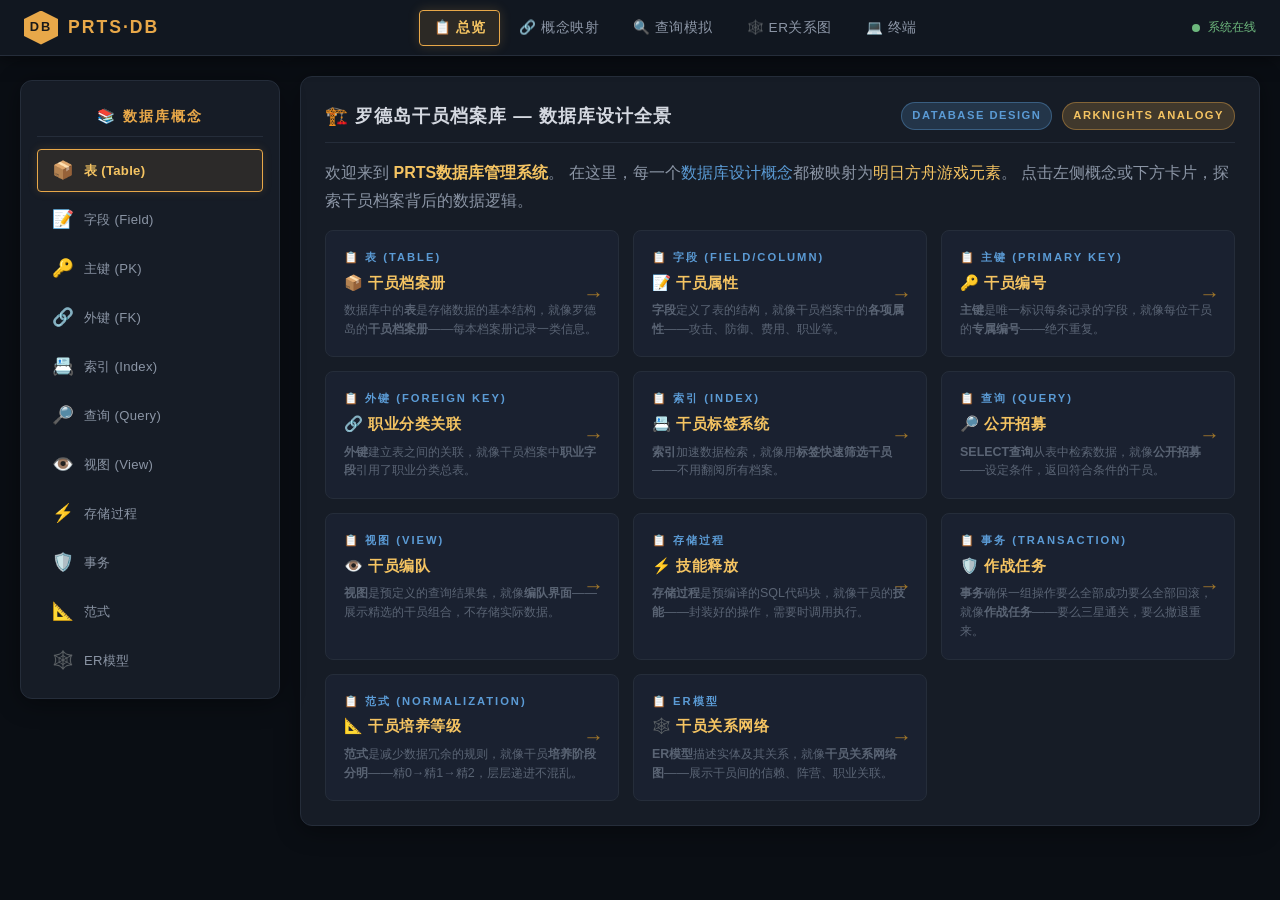
==== commit a22ed3e8: "Update index.html" ====
--- a/index.html
+++ b/index.html
@@ -6,21 +6,33 @@
     <title>PRTS 数据库管理系统 - 罗德岛干员档案库 | 数据库设计 × 明日方舟</title>
     <style>
         :root {
-            --ark-bg: #121316;
-            --ark-panel: #1e2025;
-            --ark-card: #25282f;
-            --ark-border: #383b42;
-            --ark-text: #d1d3d8;
-            --ark-title: #f2f3f5;
-            --ark-blue: #47b8e8;
-            --ark-orange: #e69947;
-            --ark-green: #65b879;
-            --ark-red: #c95b5b;
-            --ark-muted: #777a82;
-
-            --font-sans: "PingFang SC", "Microsoft YaHei", sans-serif;
-            --font-mono: 'SF Mono', Consolas, monospace;
-            --transition: 0.25s ease;
+            --bg-primary: #0a0e14;
+            --bg-secondary: #111720;
+            --bg-panel: #161c26;
+            --bg-card: #1a2130;
+            --border: #252d3a;
+            --border-active: #4a5568;
+            --text-primary: #d4d8e0;
+            --text-secondary: #8b95a5;
+            --text-muted: #5a6474;
+            --accent: #e8a849;
+            --accent-bright: #f5c462;
+            --accent-dim: #a0762a;
+            --blue-accent: #5b9bd5;
+            --green-accent: #6db87d;
+            --red-accent: #c75b5b;
+            --purple-accent: #8b7ec8;
+            --cyan-accent: #5bb5c7;
+            --operator-star: #f8d56b;
+            --font-mono: 'SF Mono', 'Cascadia Code', 'Consolas', 'Monaco', 'Courier New', monospace;
+            --font-sans: 'PingFang SC', 'Microsoft YaHei', 'Helvetica Neue', sans-serif;
+            --font-display: 'PingFang SC', 'Microsoft YaHei', sans-serif;
+            --shadow-glow: 0 0 20px rgba(232, 168, 73, 0.15);
+            --shadow-card: 0 4px 24px rgba(0, 0, 0, 0.4);
+            --radius-sm: 4px;
+            --radius-md: 8px;
+            --radius-lg: 12px;
+            --transition: 0.25s cubic-bezier(0.4, 0, 0.2, 1);
         }
 
         * {
@@ -35,8 +47,8 @@
 
         body {
             font-family: var(--font-sans);
-            background: var(--ark-bg);
-            color: var(--ark-text);
+            background: var(--bg-primary);
+            color: var(--text-primary);
             line-height: 1.6;
             min-height: 100vh;
             overflow-x: hidden;
@@ -44,99 +56,168 @@
             position: relative;
         }
 
-        /* 明日方舟官网风格背景：极简网点纹理 */
+        /* 👇 只在这里加了能天使背景，其他完全没动 */
         body::before {
             content: '';
             position: fixed;
-            top: 0; left: 0; width: 100%; height: 100%;
-            background-image: radial-gradient(#1a1c21 1px, transparent 1px);
-            background-size: 24px 24px;
-            opacity: 1;
+            top: 0;
+            left: 0;
+            width: 100vw;
+            height: 100vh;
+            background-image: url('https://img.moegirl.org.cn/common/a/ac/%E8%83%BD%E5%A4%A9%E4%BD%BF0202.jpeg');
+            background-size: cover;
+            background-position: center;
+            background-repeat: no-repeat;
+            opacity: 0.12;
+            filter: brightness(0.6) saturate(0.8);
             z-index: -1;
             pointer-events: none;
         }
 
-        /* 移除游戏风背景图 */
-        .bg-particles { display: none; }
-
-        /* 顶部导航栏（官网极简风格） */
+        /* 背景粒子 */
+        .bg-particles {
+            position: fixed;
+            top: 0;
+            left: 0;
+            width: 100%;
+            height: 100%;
+            pointer-events: none;
+            z-index: 0;
+            opacity: 0.35;
+        }
+        .bg-particle {
+            position: absolute;
+            border-radius: 50%;
+            background: var(--accent);
+            animation: floatUp linear infinite;
+            opacity: 0;
+        }
+        @keyframes floatUp {
+            0% {
+                transform: translateY(105vh) scale(0);
+                opacity: 0;
+            }
+            5% {
+                opacity: 0.7;
+            }
+            30% {
+                opacity: 0.4;
+            }
+            70% {
+                opacity: 0.1;
+            }
+            100% {
+                transform: translateY(-10vh) scale(1.5);
+                opacity: 0;
+            }
+        }
+
+        /* 顶部导航栏 */
         .top-nav {
             position: sticky;
             top: 0;
             z-index: 100;
-            background: var(--ark-panel);
-            border-bottom: 1px solid var(--ark-border);
+            background: var(--bg-secondary);
+            border-bottom: 1px solid var(--border);
             padding: 0 24px;
             display: flex;
             align-items: center;
             height: 56px;
             gap: 16px;
-        }
-
+            backdrop-filter: blur(12px);
+            -webkit-backdrop-filter: blur(12px);
+            box-shadow: 0 2px 16px rgba(0, 0, 0, 0.5);
+        }
         .nav-logo {
             display: flex;
             align-items: center;
             gap: 10px;
-            font-weight: 600;
-            font-size: 1rem;
-            color: var(--ark-blue);
-            letter-spacing: 1px;
-        }
-
+            font-family: var(--font-display);
+            font-weight: 700;
+            font-size: 1.1rem;
+            color: var(--accent);
+            letter-spacing: 2px;
+            white-space: nowrap;
+        }
         .nav-logo .logo-icon {
-            width: 32px;
-            height: 32px;
-            background: var(--ark-blue);
+            width: 34px;
+            height: 34px;
+            background: var(--accent);
             clip-path: polygon(50% 0%, 100% 25%, 100% 75%, 50% 100%, 0% 75%, 0% 25%);
             display: flex;
             align-items: center;
             justify-content: center;
-            color: #121316;
-            font-weight: 700;
+            color: #1a1a1a;
+            font-weight: 900;
             font-size: 0.8rem;
-        }
-
+            animation: logoPulse 3s ease-in-out infinite;
+        }
+        @keyframes logoPulse {
+            0%,
+            100% {
+                box-shadow: 0 0 8px rgba(232, 168, 73, 0.5);
+            }
+            50% {
+                box-shadow: 0 0 22px rgba(232, 168, 73, 0.9);
+            }
+        }
         .nav-links {
             display: flex;
-            gap: 6px;
+            gap: 4px;
             flex: 1;
             justify-content: center;
-        }
-
+            flex-wrap: wrap;
+        }
         .nav-link {
             background: transparent;
             border: 1px solid transparent;
-            color: var(--ark-text);
-            padding: 7px 14px;
-            border-radius: 2px;
+            color: var(--text-secondary);
+            padding: 8px 14px;
+            border-radius: var(--radius-sm);
             cursor: pointer;
             font-size: 0.85rem;
+            font-family: var(--font-sans);
             transition: var(--transition);
             white-space: nowrap;
-        }
-
+            letter-spacing: 0.5px;
+        }
         .nav-link:hover {
-            color: var(--ark-blue);
-            border-color: var(--ark-blue);
-        }
-
+            color: var(--accent);
+            border-color: var(--border-active);
+            background: rgba(232, 168, 73, 0.05);
+        }
         .nav-link.active {
-            color: #fff;
-            border-color: var(--ark-blue);
-            background: rgba(71, 184, 232, 0.1);
-        }
-
+            color: var(--accent-bright);
+            border-color: var(--accent);
+            background: rgba(232, 168, 73, 0.12);
+            font-weight: 600;
+            box-shadow: 0 0 12px rgba(232, 168, 73, 0.2);
+        }
         .nav-status {
             display: flex;
             align-items: center;
             gap: 8px;
             font-size: 0.78rem;
-            color: var(--ark-green);
-        }
-
+            color: var(--green-accent);
+            white-space: nowrap;
+        }
         .status-dot {
-            width: 8px; height: 8px; border-radius: 50%;
-            background: var(--ark-green);
+            width: 8px;
+            height: 8px;
+            border-radius: 50%;
+            background: var(--green-accent);
+            animation: statusBlink 2s ease-in-out infinite;
+        }
+        @keyframes statusBlink {
+            0%,
+            100% {
+                opacity: 1;
+                box-shadow: 0 0 6px var(--green-accent);
+            }
+            50% {
+                opacity: 0.4;
+                box-shadow: 0 0 2px var(--green-accent);
+            }
         }
 
         /* 主布局 */
@@ -144,62 +225,75 @@
             position: relative;
             z-index: 1;
             display: flex;
-            max-width: 1300px;
+            max-width: 1400px;
             margin: 0 auto;
-            padding: 24px;
+            padding: 20px;
             gap: 20px;
-        }
-
-        /* 侧边栏（官网极简） */
+            min-height: calc(100vh - 56px);
+        }
+
+        /* 侧边栏 */
         .sidebar {
-            width: 250px;
+            width: 260px;
             flex-shrink: 0;
-            background: var(--ark-panel);
-            border: 1px solid var(--ark-border);
+            background: var(--bg-panel);
+            border: 1px solid var(--border);
+            border-radius: var(--radius-lg);
             padding: 16px;
             display: flex;
             flex-direction: column;
-            gap: 4px;
+            gap: 6px;
+            box-shadow: var(--shadow-card);
             position: sticky;
             top: 80px;
             height: fit-content;
-        }
-
+            max-height: calc(100vh - 120px);
+            overflow-y: auto;
+        }
         .sidebar-title {
+            font-family: var(--font-display);
             font-size: 0.9rem;
-            font-weight: 600;
-            color: var(--ark-blue);
-            letter-spacing: 1px;
+            font-weight: 700;
+            color: var(--accent);
+            letter-spacing: 2px;
             padding: 8px 12px;
-            border-bottom: 1px solid var(--ark-border);
-            margin-bottom: 8px;
+            border-bottom: 1px solid var(--border);
+            margin-bottom: 6px;
             text-align: center;
         }
-
         .sidebar-item {
             background: transparent;
             border: 1px solid transparent;
-            color: var(--ark-text);
+            color: var(--text-secondary);
             padding: 10px 14px;
-            border-radius: 2px;
+            border-radius: var(--radius-sm);
             cursor: pointer;
             font-size: 0.82rem;
+            font-family: var(--font-sans);
+            transition: var(--transition);
             text-align: left;
             display: flex;
             align-items: center;
             gap: 10px;
-            transition: var(--transition);
-        }
-
+            letter-spacing: 0.3px;
+        }
         .sidebar-item:hover {
-            color: var(--ark-blue);
-            border-color: var(--ark-border);
-        }
-
+            color: var(--text-primary);
+            border-color: var(--border-active);
+            background: rgba(255, 255, 255, 0.03);
+        }
         .sidebar-item.active {
-            color: #fff;
-            border-color: var(--ark-blue);
-            background: rgba(71, 184, 232, 0.1);
+            color: var(--accent-bright);
+            border-color: var(--accent);
+            background: rgba(232, 168, 73, 0.1);
+            font-weight: 600;
+            box-shadow: 0 0 10px rgba(232, 168, 73, 0.15);
+        }
+        .sidebar-item .s-icon {
+            font-size: 1.1rem;
+            width: 22px;
+            text-align: center;
+            flex-shrink: 0;
         }
 
         /* 内容区 */
@@ -211,270 +305,418 @@
             min-width: 0;
         }
 
-        /* 面板（明日方舟官网标准） */
+        /* 面板 */
         .panel {
-            background: var(--ark-panel);
-            border: 1px solid var(--ark-border);
+            background: var(--bg-panel);
+            border: 1px solid var(--border);
+            border-radius: var(--radius-lg);
             padding: 24px;
+            box-shadow: var(--shadow-card);
             transition: var(--transition);
         }
-
         .panel-header {
             display: flex;
             align-items: center;
             gap: 10px;
             margin-bottom: 16px;
             padding-bottom: 12px;
-            border-bottom: 1px solid var(--ark-border);
-        }
-
+            border-bottom: 1px solid var(--border);
+        }
         .panel-header h2 {
+            font-family: var(--font-display);
             font-size: 1.15rem;
-            font-weight: 600;
-            color: var(--ark-title);
+            font-weight: 700;
+            letter-spacing: 1px;
+            color: var(--text-primary);
             flex: 1;
-            letter-spacing: 0.5px;
-        }
-
-        .badge {
+        }
+        .panel-header .badge {
             font-size: 0.7rem;
             padding: 4px 10px;
-            border-radius: 2px;
-            letter-spacing: 1px;
+            border-radius: 20px;
+            letter-spacing: 1.5px;
             font-weight: 600;
         }
-
         .badge-db {
-            background: rgba(71, 184, 232, 0.15);
-            color: var(--ark-blue);
-            border: 1px solid rgba(71, 184, 232, 0.3);
-        }
-
+            background: rgba(91, 155, 213, 0.2);
+            color: var(--blue-accent);
+            border: 1px solid rgba(91, 155, 213, 0.4);
+        }
         .badge-ark {
-            background: rgba(230, 153, 71, 0.15);
-            color: var(--ark-orange);
-            border: 1px solid rgba(230, 153, 71, 0.3);
-        }
-
-        /* 卡片（官网直角、无特效） */
+            background: rgba(232, 168, 73, 0.2);
+            color: var(--accent-bright);
+            border: 1px solid rgba(232, 168, 73, 0.4);
+        }
+
+        /* 映射卡片网格 */
         .mapping-grid {
             display: grid;
             grid-template-columns: repeat(auto-fill, minmax(280px, 1fr));
             gap: 14px;
         }
-
         .mapping-card {
-            background: var(--ark-card);
-            border: 1px solid var(--ark-border);
+            background: var(--bg-card);
+            border: 1px solid var(--border);
+            border-radius: var(--radius-md);
             padding: 18px;
             cursor: pointer;
             transition: var(--transition);
             position: relative;
-        }
-
+            overflow: hidden;
+        }
         .mapping-card:hover {
-            border-color: var(--ark-blue);
-        }
-
+            border-color: var(--accent-dim);
+            box-shadow: var(--shadow-glow);
+            transform: translateY(-2px);
+        }
         .mapping-card.selected {
-            border-color: var(--ark-blue);
-            background: var(--ark-card);
-        }
-
-        .card-db {
+            border-color: var(--accent);
+            box-shadow: 0 0 24px rgba(232, 168, 73, 0.25);
+            background: var(--bg-card);
+        }
+        .mapping-card .card-db {
             font-size: 0.7rem;
-            color: var(--ark-blue);
-            letter-spacing: 1px;
+            color: var(--blue-accent);
+            letter-spacing: 2px;
+            text-transform: uppercase;
             margin-bottom: 4px;
             font-weight: 600;
         }
-
-        .card-ark {
+        .mapping-card .card-ark {
             font-size: 0.95rem;
-            color: var(--ark-orange);
-            font-weight: 600;
+            color: var(--accent-bright);
+            font-weight: 700;
             margin-bottom: 6px;
-        }
-
-        .card-desc {
+            letter-spacing: 0.5px;
+        }
+        .mapping-card .card-desc {
             font-size: 0.78rem;
-            color: var(--ark-muted);
-        }
-
-        .card-arrow {
+            color: var(--text-muted);
+            line-height: 1.5;
+        }
+        .mapping-card .card-arrow {
             position: absolute;
             right: 14px;
             top: 50%;
             transform: translateY(-50%);
-            color: var(--ark-muted);
-            font-size: 1.2rem;
-        }
-
-        /* 表格 */
+            color: var(--accent-dim);
+            font-size: 1.3rem;
+            transition: var(--transition);
+        }
+        .mapping-card.selected .card-arrow {
+            color: var(--accent-bright);
+            right: 10px;
+        }
+
+        /* 详情展示区 */
+        .detail-panel {
+            animation: fadeSlideIn 0.4s ease-out;
+        }
+        @keyframes fadeSlideIn {
+            from {
+                opacity: 0;
+                transform: translateY(12px);
+            }
+            to {
+                opacity: 1;
+                transform: translateY(0);
+            }
+        }
         .detail-table {
             width: 100%;
             border-collapse: collapse;
             font-size: 0.82rem;
             margin-top: 8px;
         }
-
         .detail-table th,
         .detail-table td {
             padding: 10px 14px;
             text-align: left;
-            border-bottom: 1px solid var(--ark-border);
-        }
-
+            border-bottom: 1px solid var(--border);
+        }
         .detail-table th {
-            color: var(--ark-blue);
+            color: var(--accent);
             font-weight: 600;
-            background: rgba(71, 184, 232, 0.04);
-        }
-
+            letter-spacing: 1px;
+            font-size: 0.75rem;
+            background: rgba(232, 168, 73, 0.04);
+        }
+        .detail-table td {
+            color: var(--text-secondary);
+        }
+        .detail-table tr:hover td {
+            background: rgba(255, 255, 255, 0.02);
+        }
         .highlight-val {
-            color: var(--ark-orange);
+            color: var(--accent-bright);
             font-weight: 600;
         }
-
-        /* 代码块 */
         .code-block {
-            background: #16181d;
-            border: 1px solid var(--ark-border);
+            background: #0d1117;
+            border: 1px solid var(--border);
+            border-radius: var(--radius-md);
             padding: 16px;
             font-family: var(--font-mono);
             font-size: 0.78rem;
             color: #c9d1d9;
             overflow-x: auto;
             line-height: 1.7;
-        }
-
-        /* 查询标签 */
+            white-space: pre-wrap;
+            position: relative;
+        }
+        .code-block .keyword {
+            color: #ff7b72;
+        }
+        .code-block .table-name {
+            color: #d2a8ff;
+        }
+        .code-block .field-name {
+            color: #79c0ff;
+        }
+        .code-block .comment {
+            color: #8b949e;
+            font-style: italic;
+        }
+        .code-block .string-val {
+            color: #a5d6ff;
+        }
+        .code-block .type-val {
+            color: #ffa657;
+        }
+
+        /* 查询模拟器 */
+        .query-simulator {
+            display: flex;
+            flex-direction: column;
+            gap: 12px;
+        }
+        .query-input-row {
+            display: flex;
+            gap: 10px;
+            flex-wrap: wrap;
+        }
         .query-tag {
             padding: 8px 16px;
-            border-radius: 2px;
-            border: 1px solid var(--ark-border);
-            background: var(--ark-card);
-            color: var(--ark-text);
+            border-radius: 20px;
+            border: 1px solid var(--border);
+            background: var(--bg-card);
+            color: var(--text-secondary);
             cursor: pointer;
             font-size: 0.8rem;
             transition: var(--transition);
-        }
-
+            user-select: none;
+            white-space: nowrap;
+        }
         .query-tag:hover {
-            border-color: var(--ark-blue);
-        }
-
+            border-color: var(--accent-dim);
+            color: var(--text-primary);
+        }
         .query-tag.active-tag {
-            border-color: var(--ark-blue);
-            background: rgba(71, 184, 232, 0.15);
-            color: #fff;
-        }
-
-        /* 按钮（官网极简） */
+            border-color: var(--accent);
+            background: rgba(232, 168, 73, 0.18);
+            color: var(--accent-bright);
+            font-weight: 600;
+            box-shadow: 0 0 10px rgba(232, 168, 73, 0.2);
+        }
+        .query-result-area {
+            background: #0d1117;
+            border: 1px solid var(--border);
+            border-radius: var(--radius-md);
+            padding: 16px;
+            min-height: 120px;
+            font-family: var(--font-mono);
+            font-size: 0.78rem;
+            color: #c9d1d9;
+            max-height: 300px;
+            overflow-y: auto;
+        }
+        .query-result-area .result-row {
+            padding: 6px 0;
+            border-bottom: 1px solid rgba(255, 255, 255, 0.04);
+            display: flex;
+            gap: 12px;
+            align-items: center;
+        }
+        .result-star {
+            color: var(--operator-star);
+            letter-spacing: 2px;
+        }
+        .result-name {
+            color: var(--accent-bright);
+            font-weight: 600;
+            min-width: 60px;
+        }
+        .result-class {
+            color: var(--blue-accent);
+            font-size: 0.7rem;
+            padding: 2px 8px;
+            border-radius: 10px;
+            background: rgba(91, 155, 213, 0.15);
+        }
         .btn {
-            padding: 9px 22px;
-            border-radius: 2px;
-            border: 1px solid var(--ark-blue);
-            background: transparent;
-            color: var(--ark-blue);
+            padding: 10px 20px;
+            border-radius: var(--radius-sm);
+            border: 1px solid var(--accent);
+            background: rgba(232, 168, 73, 0.1);
+            color: var(--accent-bright);
             cursor: pointer;
+            font-family: var(--font-sans);
             font-size: 0.85rem;
+            letter-spacing: 1px;
             transition: var(--transition);
             font-weight: 600;
         }
-
         .btn:hover {
-            background: var(--ark-blue);
-            color: #121316;
-        }
-
+            background: rgba(232, 168, 73, 0.22);
+            box-shadow: 0 0 16px rgba(232, 168, 73, 0.3);
+        }
         .btn-primary {
-            background: var(--ark-blue);
-            color: #121316;
-            border-color: var(--ark-blue);
-        }
-
-        /* ER图 */
+            background: var(--accent);
+            color: #1a1a1a;
+            border-color: var(--accent);
+            font-weight: 700;
+        }
+        .btn-primary:hover {
+            background: var(--accent-bright);
+            box-shadow: 0 0 20px rgba(232, 168, 73, 0.5);
+        }
+
+        /* ER图可视化 */
+        .er-diagram {
+            display: flex;
+            flex-wrap: wrap;
+            gap: 20px;
+            justify-content: center;
+            align-items: flex-start;
+            padding: 20px 0;
+        }
         .er-table {
-            background: var(--ark-card);
-            border: 2px solid var(--ark-border);
+            background: var(--bg-card);
+            border: 2px solid var(--border);
+            border-radius: var(--radius-md);
             padding: 14px;
             min-width: 160px;
             text-align: center;
             transition: var(--transition);
-        }
-
+            position: relative;
+        }
         .er-table:hover {
-            border-color: var(--ark-blue);
-        }
-
-        .er-title {
-            font-weight: 600;
-            color: var(--ark-orange);
+            border-color: var(--accent);
+            box-shadow: 0 0 20px rgba(232, 168, 73, 0.3);
+            z-index: 2;
+        }
+        .er-table .er-title {
+            font-weight: 700;
+            color: var(--accent-bright);
+            letter-spacing: 1px;
             margin-bottom: 8px;
             font-size: 0.9rem;
         }
-
-        .er-field {
+        .er-table .er-field {
             font-size: 0.72rem;
-            color: var(--ark-muted);
+            color: var(--text-muted);
             padding: 3px 0;
             font-family: var(--font-mono);
         }
-
-        .er-field.pk { color: var(--ark-orange); font-weight: 600; }
-        .er-field.fk { color: var(--ark-blue); }
-
+        .er-table .er-field.pk {
+            color: var(--operator-star);
+            font-weight: 600;
+        }
+        .er-table .er-field.fk {
+            color: var(--cyan-accent);
+        }
         .er-connector {
-            color: var(--ark-muted);
-            font-size: 1.4rem;
+            display: flex;
+            align-items: center;
+            color: var(--accent-dim);
+            font-size: 1.5rem;
             font-weight: 700;
-        }
-
-        /* 终端 */
+            flex-shrink: 0;
+            align-self: center;
+        }
+
+        /* 终端模拟器 */
         .terminal {
-            background: #16181d;
-            border: 1px solid var(--ark-border);
-            border-radius: 2px;
+            background: #0a0c10;
+            border: 1px solid #1a1f2b;
+            border-radius: var(--radius-md);
             overflow: hidden;
             font-family: var(--font-mono);
         }
-
         .terminal-header {
-            background: var(--ark-card);
+            background: #161b24;
             padding: 8px 14px;
             display: flex;
             align-items: center;
             gap: 8px;
-            border-bottom: 1px solid var(--ark-border);
-        }
-
-        .terminal-dot { width: 10px; height: 10px; border-radius: 50%; }
-        .terminal-dot.red { background: var(--ark-red); }
-        .terminal-dot.yellow { background: var(--ark-orange); }
-        .terminal-dot.green { background: var(--ark-green); }
-        .terminal-title { flex: 1; text-align: center; font-size: 0.7rem; color: var(--ark-muted); }
-        .terminal-body { padding: 14px; font-size: 0.76rem; color: var(--ark-text); line-height: 1.8; }
-        .prompt { color: var(--ark-green); }
-        .output-highlight { color: var(--ark-orange); }
-
-        /* Toast */
+            border-bottom: 1px solid #1a1f2b;
+        }
+        .terminal-dot {
+            width: 10px;
+            height: 10px;
+            border-radius: 50%;
+        }
+        .terminal-dot.red {
+            background: #e0555a;
+        }
+        .terminal-dot.yellow {
+            background: #e8a849;
+        }
+        .terminal-dot.green {
+            background: #5bb57b;
+        }
+        .terminal-title {
+            flex: 1;
+            text-align: center;
+            font-size: 0.7rem;
+            color: #5a6474;
+            letter-spacing: 1px;
+        }
+        .terminal-body {
+            padding: 14px;
+            font-size: 0.76rem;
+            color: #b0b8c4;
+            line-height: 1.8;
+            max-height: 250px;
+            overflow-y: auto;
+        }
+        .terminal-body .prompt {
+            color: var(--green-accent);
+        }
+        .terminal-body .cmd {
+            color: #c9d1d9;
+        }
+        .terminal-body .output-highlight {
+            color: var(--accent-bright);
+        }
+        .terminal-body .cursor-blink {
+            animation: blink 1s step-end infinite;
+        }
+        @keyframes blink {
+            50% {
+                opacity: 0;
+            }
+        }
+
+        /* Toast提示 */
         .toast {
             position: fixed;
             bottom: 30px;
             right: 30px;
-            background: var(--ark-panel);
-            border: 1px solid var(--ark-blue);
-            color: #fff;
+            background: var(--bg-panel);
+            border: 1px solid var(--accent);
+            color: var(--accent-bright);
             padding: 12px 20px;
+            border-radius: var(--radius-md);
             font-size: 0.85rem;
             z-index: 999;
             opacity: 0;
             transform: translateY(20px);
-            transition: 0.35s ease;
+            transition: all 0.35s ease;
             pointer-events: none;
-        }
-
+            box-shadow: 0 8px 30px rgba(0, 0, 0, 0.6);
+            letter-spacing: 0.5px;
+        }
         .toast.show {
             opacity: 1;
             transform: translateY(0);
@@ -482,17 +724,109 @@
 
         /* 响应式 */
         @media (max-width: 900px) {
-            .main-container { flex-direction: column; padding: 12px; }
-            .sidebar { width: 100%; flex-direction: row; flex-wrap: wrap; position: static; }
-            .sidebar-title { width: 100%; }
-            .mapping-grid { grid-template-columns: 1fr; }
+            .main-container {
+                flex-direction: column;
+                padding: 12px;
+                gap: 12px;
+            }
+            .sidebar {
+                width: 100%;
+                flex-direction: row;
+                flex-wrap: wrap;
+                gap: 6px;
+                position: static;
+                max-height: none;
+                padding: 10px;
+                justify-content: center;
+                border-radius: var(--radius-md);
+            }
+            .sidebar-title {
+                width: 100%;
+                margin-bottom: 0;
+                font-size: 0.8rem;
+                padding: 4px;
+            }
+            .sidebar-item {
+                font-size: 0.7rem;
+                padding: 7px 10px;
+                gap: 4px;
+            }
+            .sidebar-item .s-icon {
+                font-size: 0.9rem;
+                width: 16px;
+            }
+            .top-nav {
+                padding: 0 10px;
+                height: 48px;
+                gap: 8px;
+            }
+            .nav-logo {
+                font-size: 0.85rem;
+                gap: 6px;
+            }
+            .nav-logo .logo-icon {
+                width: 26px;
+                height: 26px;
+                font-size: 0.6rem;
+            }
+            .nav-link {
+                font-size: 0.7rem;
+                padding: 6px 8px;
+            }
+            .mapping-grid {
+                grid-template-columns: 1fr;
+            }
+            .er-diagram {
+                flex-direction: column;
+                align-items: center;
+            }
+            .er-connector {
+                transform: rotate(90deg);
+            }
+            .panel {
+                padding: 14px;
+            }
+            .detail-table {
+                font-size: 0.7rem;
+            }
+            .detail-table th,
+            .detail-table td {
+                padding: 6px 8px;
+            }
+        }
+
+        @media (max-width: 480px) {
+            .nav-links {
+                gap: 2px;
+            }
+            .nav-link {
+                font-size: 0.65rem;
+                padding: 4px 6px;
+                letter-spacing: 0;
+            }
+            .nav-status {
+                font-size: 0.65rem;
+                gap: 4px;
+            }
+            .query-input-row {
+                gap: 6px;
+            }
+            .query-tag {
+                font-size: 0.7rem;
+                padding: 6px 10px;
+            }
         }
     </style>
 </head>
 <body>
+
+    <!-- 背景粒子 -->
     <div class="bg-particles" id="bgParticles"></div>
+
+    <!-- Toast -->
     <div class="toast" id="toast"></div>
 
+    <!-- 顶部导航 -->
     <nav class="top-nav">
         <div class="nav-logo">
             <div class="logo-icon">DB</div>
@@ -510,36 +844,66 @@
         </div>
     </nav>
 
+    <!-- 主布局 -->
     <div class="main-container">
+        <!-- 侧边栏 -->
         <aside class="sidebar" id="sidebar">
             <div class="sidebar-title">📚 数据库概念</div>
-            <button class="sidebar-item active" data-concept="table"><span class="s-icon">📦</span> 表 (Table)</button>
-            <button class="sidebar-item" data-concept="field"><span class="s-icon">📝</span> 字段 (Field)</button>
-            <button class="sidebar-item" data-concept="pk"><span class="s-icon">🔑</span> 主键 (PK)</button>
-            <button class="sidebar-item" data-concept="fk"><span class="s-icon">🔗</span> 外键 (FK)</button>
-            <button class="sidebar-item" data-concept="index"><span class="s-icon">📇</span> 索引 (Index)</button>
-            <button class="sidebar-item" data-concept="query-concept"><span class="s-icon">🔎</span> 查询 (Query)</button>
-            <button class="sidebar-item" data-concept="view"><span class="s-icon">👁️</span> 视图 (View)</button>
-            <button class="sidebar-item" data-concept="proc"><span class="s-icon">⚡</span> 存储过程</button>
-            <button class="sidebar-item" data-concept="transaction"><span class="s-icon">🛡️</span> 事务</button>
-            <button class="sidebar-item" data-concept="normalization"><span class="s-icon">📐</span> 范式</button>
-            <button class="sidebar-item" data-concept="er-concept"><span class="s-icon">🕸️</span> ER模型</button>
+            <button class="sidebar-item active" data-concept="table">
+                <span class="s-icon">📦</span> 表 (Table)
+            </button>
+            <button class="sidebar-item" data-concept="field">
+                <span class="s-icon">📝</span> 字段 (Field)
+            </button>
+            <button class="sidebar-item" data-concept="pk">
+                <span class="s-icon">🔑</span> 主键 (PK)
+            </button>
+            <button class="sidebar-item" data-concept="fk">
+                <span class="s-icon">🔗</span> 外键 (FK)
+            </button>
+            <button class="sidebar-item" data-concept="index">
+                <span class="s-icon">📇</span> 索引 (Index)
+            </button>
+            <button class="sidebar-item" data-concept="query-concept">
+                <span class="s-icon">🔎</span> 查询 (Query)
+            </button>
+            <button class="sidebar-item" data-concept="view">
+                <span class="s-icon">👁️</span> 视图 (View)
+            </button>
+            <button class="sidebar-item" data-concept="proc">
+                <span class="s-icon">⚡</span> 存储过程
+            </button>
+            <button class="sidebar-item" data-concept="transaction">
+                <span class="s-icon">🛡️</span> 事务
+            </button>
+            <button class="sidebar-item" data-concept="normalization">
+                <span class="s-icon">📐</span> 范式
+            </button>
+            <button class="sidebar-item" data-concept="er-concept">
+                <span class="s-icon">🕸️</span> ER模型
+            </button>
         </aside>
 
+        <!-- 内容区 -->
         <main class="content-area" id="contentArea">
+            <!-- 概览面板 -->
             <section class="panel" id="section-overview">
                 <div class="panel-header">
                     <h2>🏗️ 罗德岛干员档案库 — 数据库设计全景</h2>
                     <span class="badge badge-db">DATABASE DESIGN</span>
                     <span class="badge badge-ark">ARKNIGHTS ANALOGY</span>
                 </div>
-                <p style="color:var(--ark-text);margin-bottom:16px;line-height:1.7;">
-                    欢迎来到 <span style="color:var(--ark-orange);font-weight:700;">PRTS数据库管理系统</span>。
-                    在这里，每一个<span style="color:var(--ark-blue);">数据库设计概念</span>都被映射为<span style="color:var(--ark-orange);">明日方舟游戏元素</span>。
+                <p style="color:var(--text-secondary);margin-bottom:16px;line-height:1.7;">
+                    欢迎来到 <span style="color:var(--accent-bright);font-weight:700;">PRTS数据库管理系统</span>。
+                    在这里，每一个<span style="color:var(--blue-accent);">数据库设计概念</span>都被映射为<span style="color:var(--accent-bright);">明日方舟游戏元素</span>。
+                    点击左侧概念或下方卡片，探索干员档案背后的数据逻辑。
                 </p>
-                <div class="mapping-grid" id="overviewGrid"></div>
+                <div class="mapping-grid" id="overviewGrid">
+                    <!-- JS动态填充 -->
+                </div>
             </section>
 
+            <!-- 概念映射详情面板 -->
             <section class="panel detail-panel" id="section-mappings" style="display:none;">
                 <div class="panel-header">
                     <h2 id="mappingDetailTitle">🔗 概念映射详情</h2>
@@ -548,32 +912,51 @@
                 <div id="mappingDetailContent"></div>
             </section>
 
+            <!-- 查询模拟器 -->
             <section class="panel" id="section-query" style="display:none;">
                 <div class="panel-header">
                     <h2>🔍 公开招募 — SQL查询模拟器</h2>
                     <span class="badge badge-db">SELECT QUERY</span>
                 </div>
+                <p style="color:var(--text-secondary);margin-bottom:12px;font-size:0.85rem;">
+                    在明日方舟中，<span style="color:var(--accent-bright);">公开招募</span>就像执行一条
+                    <span style="color:var(--blue-accent);">SQL SELECT查询</span>。选择标签=设置WHERE条件，系统返回匹配的干员。
+                </p>
                 <div class="query-simulator">
-                    <label style="color:var(--ark-blue);font-weight:600;">🏷️ 选择标签 (WHERE条件)：</label>
-                    <div class="query-input-row" id="tagContainer"></div>
-                    <div style="display:flex;gap:10px;">
-                        <button class="btn btn-primary" id="btnExecuteQuery">⚡ 执行查询</button>
+                    <label style="color:var(--accent);font-weight:600;letter-spacing:1px;font-size:0.8rem;">🏷️ 选择标签 (WHERE条件)：</label>
+                    <div class="query-input-row" id="tagContainer">
+                        <!-- JS填充 -->
+                    </div>
+                    <div style="display:flex;gap:10px;flex-wrap:wrap;">
+                        <button class="btn btn-primary" id="btnExecuteQuery">⚡ 执行查询 (招募)</button>
                         <button class="btn" id="btnClearTags">🔄 清除条件</button>
                     </div>
-                    <label style="color:var(--ark-blue);font-weight:600;margin-top:8px;">📊 查询结果：</label>
-                    <div class="query-result-area" id="queryResult" style="background:#16181d;border:1px solid var(--ark-border);padding:16px;font-family:var(--font-mono);font-size:0.78rem;max-height:300px;overflow-y:auto;"></div>
-                    <div class="code-block" id="sqlPreview"></div>
+                    <label style="color:var(--accent);font-weight:600;letter-spacing:1px;font-size:0.8rem;margin-top:8px;">📊 查询结果：</label>
+                    <div class="query-result-area" id="queryResult">
+                        <span style="color:#8b949e;">等待执行查询...</span>
+                    </div>
+                    <div class="code-block" id="sqlPreview" style="margin-top:8px;">
+                        <span class="comment">-- 生成的SQL语句将在此显示</span>
+                    </div>
                 </div>
             </section>
 
+            <!-- ER关系图 -->
             <section class="panel" id="section-er" style="display:none;">
                 <div class="panel-header">
                     <h2>🕸️ 干员档案ER关系图</h2>
                     <span class="badge badge-db">ENTITY-RELATIONSHIP</span>
                 </div>
-                <div class="er-diagram" id="erDiagram"></div>
+                <p style="color:var(--text-secondary);margin-bottom:12px;font-size:0.85rem;text-align:center;">
+                    数据库中的<span style="color:var(--accent-bright);">实体关系图(ER Diagram)</span>，
+                    就像罗德岛的<span style="color:var(--blue-accent);">干员关系网络</span>——展示各表之间的关联。
+                </p>
+                <div class="er-diagram" id="erDiagram">
+                    <!-- JS填充 -->
+                </div>
             </section>
 
+            <!-- 终端 -->
             <section class="panel" id="section-terminal" style="display:none;">
                 <div class="panel-header">
                     <h2>💻 PRTS 数据库终端</h2>
@@ -584,21 +967,48 @@
                         <span class="terminal-dot red"></span>
                         <span class="terminal-dot yellow"></span>
                         <span class="terminal-dot green"></span>
-                        <span class="terminal-title">PRTS-DB-TERMINAL</span>
+                        <span class="terminal-title">PRTS-DB-TERMINAL — rhodes_island_db</span>
                     </div>
                     <div class="terminal-body" id="terminalBody">
-                        <span class="prompt">prts@rhodes-db:~$ </span><span class="cmd">SELECT * FROM operators WHERE rarity >= 5;</span><br>
+                        <span class="prompt">prts@rhodes-db:~$ </span><span class="cmd">SELECT * FROM operators WHERE rarity >= 5;</span>
+                        <br>→ 返回 127 条记录 (高星干员)
+                        <br><br>
+                        <span class="prompt">prts@rhodes-db:~$ </span><span class="cmd">EXPLAIN SELECT * FROM operators WHERE tags LIKE '%防护%';</span>
+                        <br>→ 使用索引 idx_tags，扫描行数: 34
+                        <br><br>
+                        <span class="prompt">prts@rhodes-db:~$ </span><span class="cmd">BEGIN TRANSACTION; -- 作战开始</span>
+                        <br>→ 事务已启动，所有操作将原子执行
+                        <br><br>
+                        <span class="prompt">prts@rhodes-db:~$ </span><span class="cmd output-highlight">SELECT '欢迎使用PRTS数据库系统' AS message;</span>
+                        <br>→ <span class="output-highlight">欢迎使用PRTS数据库系统</span>
+                        <br><br>
                         <span class="prompt">prts@rhodes-db:~$ </span><span class="cursor-blink">█</span>
                     </div>
                 </div>
+                <p style="color:var(--text-muted);font-size:0.7rem;margin-top:8px;text-align:center;">
+                    💡 提示：在真实数据库中，你可以用终端执行SQL语句来管理罗德岛的干员数据。
+                </p>
             </section>
         </main>
     </div>
 
     <script>
-        // 你的原有JS逻辑全部保留，功能完全不变
         (function() {
+            // ==================== 背景粒子 ====================
             const bgParticles = document.getElementById('bgParticles');
+            for (let i = 0; i < 35; i++) {
+                const particle = document.createElement('div');
+                particle.classList.add('bg-particle');
+                const size = Math.random() * 3 + 1.5;
+                particle.style.width = size + 'px';
+                particle.style.height = size + 'px';
+                particle.style.left = Math.random() * 100 + '%';
+                particle.style.animationDuration = Math.random() * 18 + 12 + 's';
+                particle.style.animationDelay = Math.random() * 15 + 's';
+                bgParticles.appendChild(particle);
+            }
+
+            // ==================== Toast ====================
             const toast = document.getElementById('toast');
             let toastTimer;
 
@@ -609,77 +1019,527 @@
                 toastTimer = setTimeout(() => toast.classList.remove('show'), 2200);
             }
 
+            // ==================== 数据定义 ====================
             const concepts = {
                 'table': {
-                    dbName: '表 (Table)', arkName: '干员档案册', icon: '📦',
-                    desc: '数据库中的表是存储数据的基本结构，就像罗德岛的干员档案册。',
-                    detail: `<p>📦 表 = 干员档案册</p><table class="detail-table"><tr><th>概念</th><th>类比</th></tr><tr><td>表</td><td class="highlight-val">档案册</td></tr></table>`
+                    dbName: '表 (Table)',
+                    arkName: '干员档案册',
+                    icon: '📦',
+                    desc: '数据库中的<strong>表</strong>是存储数据的基本结构，就像罗德岛的<strong>干员档案册</strong>——每本档案册记录一类信息。',
+                    detail: `
+                <p style="color:var(--text-secondary);line-height:1.7;margin-bottom:12px;">
+                  📦 <strong style="color:var(--accent-bright);">表(Table)</strong> = <strong style="color:var(--blue-accent);">干员档案册</strong><br>
+                  就像罗德岛为每位干员建立档案，数据库用<strong>表</strong>来组织存储数据。每个表有固定的列（字段）和可变的行（记录）。
+                </p>
+                <table class="detail-table">
+                  <tr><th>数据库概念</th><th>明日方舟类比</th><th>说明</th></tr>
+                  <tr><td>表 (Table)</td><td class="highlight-val">干员档案册</td><td>存储所有干员信息的集合</td></tr>
+                  <tr><td>行 (Row/Record)</td><td class="highlight-val">单份干员档案</td><td>一个干员的所有数据</td></tr>
+                  <tr><td>列 (Column)</td><td class="highlight-val">档案字段</td><td>如姓名、职业、星级等</td></tr>
+                  <tr><td>DDL语句</td><td class="highlight-val">新建档案模板</td><td>CREATE TABLE 定义表结构</td></tr>
+                </table>
+                <div class="code-block" style="margin-top:12px;">
+        <span class="keyword">CREATE TABLE</span> <span class="table-name">operators</span> (
+            <span class="field-name">id</span> <span class="type-val">INT</span> <span class="keyword">PRIMARY KEY</span>,      <span class="comment">-- 干员编号</span>
+            <span class="field-name">name</span> <span class="type-val">VARCHAR(50)</span>,           <span class="comment">-- 干员代号</span>
+            <span class="field-name">class</span> <span class="type-val">VARCHAR(20)</span>,          <span class="comment">-- 职业分类</span>
+            <span class="field-name">rarity</span> <span class="type-val">INT</span>,                 <span class="comment">-- 星级(1-6)</span>
+            <span class="field-name">atk</span> <span class="type-val">INT</span>,                    <span class="comment">-- 攻击力</span>
+            <span class="field-name">def</span> <span class="type-val">INT</span>                     <span class="comment">-- 防御力</span>
+        );</div>`
                 },
-                'field': { dbName: '字段 (Field)', arkName: '干员属性', icon: '📝', desc: '字段定义结构，如同干员的各项属性', detail: '<p>📝 字段 = 干员属性</p>' },
-                'pk': { dbName: '主键 (PK)', arkName: '干员编号', icon: '🔑', desc: '唯一标识记录，如同干员编号', detail: '<p>🔑 主键 = 干员唯一编号</p>' },
-                'fk': { dbName: '外键 (FK)', arkName: '职业关联', icon: '🔗', desc: '建立表关联，如同职业分类引用', detail: '<p>🔗 外键 = 职业关联</p>' },
-                'index': { dbName: '索引', arkName: '标签系统', icon: '📇', desc: '加速检索，如同标签筛选', detail: '<p>📇 索引 = 干员标签</p>' },
-                'query-concept': { dbName: '查询', arkName: '公开招募', icon: '🔎', desc: '检索数据 = 设定招募条件', detail: '<p>🔎 查询 = 公开招募</p>' },
-                'view': { dbName: '视图', arkName: '编队', icon: '👁️', desc: '预定义查询 = 编队展示', detail: '<p>👁️ 视图 = 编队</p>' },
-                'proc': { dbName: '存储过程', arkName: '技能', icon: '⚡', desc: '预编译SQL = 预设技能', detail: '<p>⚡ 存储过程 = 技能</p>' },
-                'transaction': { dbName: '事务', arkName: '作战', icon: '🛡️', desc: '操作原子性 = 作战成败', detail: '<p>🛡️ 事务 = 作战任务</p>' },
-                'normalization': { dbName: '范式', arkName: '培养等级', icon: '📐', desc: '结构规范 = 培养阶段', detail: '<p>📐 范式 = 培养等级</p>' },
-                'er-concept': { dbName: 'ER模型', arkName: '关系网络', icon: '🕸️', desc: '实体关系 = 干员网络', detail: '<p>🕸️ ER模型 = 关系网络</p>' }
+                'field': {
+                    dbName: '字段 (Field/Column)',
+                    arkName: '干员属性',
+                    icon: '📝',
+                    desc: '<strong>字段</strong>定义了表的结构，就像干员档案中的<strong>各项属性</strong>——攻击、防御、费用、职业等。',
+                    detail: `
+                <p style="color:var(--text-secondary);line-height:1.7;margin-bottom:12px;">
+                  📝 <strong style="color:var(--accent-bright);">字段(Field)</strong> = <strong style="color:var(--blue-accent);">干员属性条目</strong><br>
+                  每个字段有<strong>数据类型</strong>，就像攻击力是整数、代号是文本、技能描述是长文本。
+                </p>
+                <table class="detail-table">
+                  <tr><th>数据类型</th><th>明日方舟类比</th><th>示例</th></tr>
+                  <tr><td>INT</td><td class="highlight-val">攻击力/防御力</td><td>ATK: 650</td></tr>
+                  <tr><td>VARCHAR</td><td class="highlight-val">干员代号</td><td>"阿米娅"</td></tr>
+                  <tr><td>BOOLEAN</td><td class="highlight-val">是否精英化</td><td>TRUE/FALSE</td></tr>
+                  <tr><td>DATE</td><td class="highlight-val">入职日期</td><td>2024-01-15</td></tr>
+                  <tr><td>TEXT</td><td class="highlight-val">干员背景故事</td><td>长篇文字描述</td></tr>
+                </table>`
+                },
+                'pk': {
+                    dbName: '主键 (Primary Key)',
+                    arkName: '干员编号',
+                    icon: '🔑',
+                    desc: '<strong>主键</strong>是唯一标识每条记录的字段，就像每位干员的<strong>专属编号</strong>——绝不重复。',
+                    detail: `
+                <p style="color:var(--text-secondary);line-height:1.7;margin-bottom:12px;">
+                  🔑 <strong style="color:var(--accent-bright);">主键(Primary Key)</strong> = <strong style="color:var(--blue-accent);">干员唯一编号</strong><br>
+                  就像罗德岛为每位干员分配独一无二的ID，数据库用主键确保每条记录可被精准定位。
+                </p>
+                <table class="detail-table">
+                  <tr><th>主键特性</th><th>明日方舟类比</th></tr>
+                  <tr><td>唯一性 (Unique)</td><td class="highlight-val">没有两个干员共享同一个编号</td></tr>
+                  <tr><td>非空 (NOT NULL)</td><td class="highlight-val">每位干员必须有编号</td></tr>
+                  <tr><td>不可更改</td><td class="highlight-val">干员编号永久固定</td></tr>
+                  <tr><td>自动递增</td><td class="highlight-val">新干员按顺序获得编号</td></tr>
+                </table>
+                <div class="code-block" style="margin-top:12px;">
+        <span class="comment">-- 主键约束确保干员编号唯一</span>
+        <span class="keyword">CREATE TABLE</span> <span class="table-name">operators</span> (
+            <span class="field-name">operator_id</span> <span class="type-val">INT</span> <span class="keyword">PRIMARY KEY</span> <span class="keyword">AUTO_INCREMENT</span>,
+            <span class="field-name">code_name</span> <span class="type-val">VARCHAR(50)</span> <span class="keyword">NOT NULL</span>
+        );</div>`
+                },
+                'fk': {
+                    dbName: '外键 (Foreign Key)',
+                    arkName: '职业分类关联',
+                    icon: '🔗',
+                    desc: '<strong>外键</strong>建立表之间的关联，就像干员档案中<strong>职业字段</strong>引用了职业分类总表。',
+                    detail: `
+                <p style="color:var(--text-secondary);line-height:1.7;margin-bottom:12px;">
+                  🔗 <strong style="color:var(--accent-bright);">外键(Foreign Key)</strong> = <strong style="color:var(--blue-accent);">职业分类引用</strong><br>
+                  干员表中的"职业ID"引用职业分类表，就像近卫、术师等分类统一管理，避免冗余。
+                </p>
+                <table class="detail-table">
+                  <tr><th>关系类型</th><th>明日方舟类比</th><th>示例</th></tr>
+                  <tr><td>一对多</td><td class="highlight-val">职业 → 干员</td><td>一个职业(近卫)有多个干员</td></tr>
+                  <tr><td>多对多</td><td class="highlight-val">干员 ↔ 标签</td><td>一个干员有多个标签，一个标签对应多个干员</td></tr>
+                  <tr><td>一对一</td><td class="highlight-val">干员 ↔ 专属模组</td><td>每位干员有一个专属模组</td></tr>
+                </table>`
+                },
+                'index': {
+                    dbName: '索引 (Index)',
+                    arkName: '干员标签系统',
+                    icon: '📇',
+                    desc: '<strong>索引</strong>加速数据检索，就像用<strong>标签快速筛选干员</strong>——不用翻阅所有档案。',
+                    detail: `
+                <p style="color:var(--text-secondary);line-height:1.7;margin-bottom:12px;">
+                  📇 <strong style="color:var(--accent-bright);">索引(Index)</strong> = <strong style="color:var(--blue-accent);">干员标签(快速筛选)</strong><br>
+                  公开招募中通过标签快速定位干员，正是索引思想的体现——避免全表扫描。
+                </p>
+                <div class="code-block" style="margin-top:12px;">
+        <span class="comment">-- 为常用查询字段创建索引</span>
+        <span class="keyword">CREATE INDEX</span> idx_rarity <span class="keyword">ON</span> <span class="table-name">operators</span>(<span class="field-name">rarity</span>);
+        <span class="keyword">CREATE INDEX</span> idx_class <span class="keyword">ON</span> <span class="table-name">operators</span>(<span class="field-name">class</span>);
+        <span class="keyword">CREATE INDEX</span> idx_tags <span class="keyword">ON</span> <span class="table-name">operator_tags</span>(<span class="field-name">tag_name</span>);
+        <span class="comment">-- 就像给干员打上标签，招募时快速匹配</span></div>`
+                },
+                'query-concept': {
+                    dbName: '查询 (Query)',
+                    arkName: '公开招募',
+                    icon: '🔎',
+                    desc: '<strong>SELECT查询</strong>从表中检索数据，就像<strong>公开招募</strong>——设定条件，返回符合条件的干员。',
+                    detail: `
+                <p style="color:var(--text-secondary);line-height:1.7;margin-bottom:12px;">
+                  🔎 <strong style="color:var(--accent-bright);">SQL查询</strong> = <strong style="color:var(--blue-accent);">公开招募系统</strong><br>
+                  WHERE子句像招募标签，JOIN像关联查询干员技能，ORDER BY像按星级排序。
+                </p>
+                <div class="code-block" style="margin-top:12px;">
+        <span class="comment">-- 查询所有6星近卫干员，按攻击力降序</span>
+        <span class="keyword">SELECT</span> o.name, o.atk, o.def, c.class_name
+        <span class="keyword">FROM</span> <span class="table-name">operators</span> o
+        <span class="keyword">JOIN</span> <span class="table-name">classes</span> c <span class="keyword">ON</span> o.class_id = c.id
+        <span class="keyword">WHERE</span> o.rarity = <span class="string-val">6</span>
+          <span class="keyword">AND</span> c.class_name = <span class="string-val">'近卫'</span>
+        <span class="keyword">ORDER BY</span> o.atk <span class="keyword">DESC</span>;</div>`
+                },
+                'view': {
+                    dbName: '视图 (View)',
+                    arkName: '干员编队',
+                    icon: '👁️',
+                    desc: '<strong>视图</strong>是预定义的查询结果集，就像<strong>编队界面</strong>——展示精选的干员组合，不存储实际数据。',
+                    detail: `
+                <p style="color:var(--text-secondary);line-height:1.7;margin-bottom:12px;">
+                  👁️ <strong style="color:var(--accent-bright);">视图(View)</strong> = <strong style="color:var(--blue-accent);">干员编队界面</strong><br>
+                  编队不复制干员数据，只是展示特定视角。视图同理——不存储数据，只保存查询逻辑。
+                </p>
+                <div class="code-block" style="margin-top:12px;">
+        <span class="comment">-- 创建"高星先锋编队"视图</span>
+        <span class="keyword">CREATE VIEW</span> <span class="table-name">vanguard_elite</span> <span class="keyword">AS</span>
+        <span class="keyword">SELECT</span> name, atk, def, rarity
+        <span class="keyword">FROM</span> <span class="table-name">operators</span>
+        <span class="keyword">WHERE</span> class = <span class="string-val">'先锋'</span> <span class="keyword">AND</span> rarity >= <span class="string-val">5</span>;</div>`
+                },
+                'proc': {
+                    dbName: '存储过程',
+                    arkName: '技能释放',
+                    icon: '⚡',
+                    desc: '<strong>存储过程</strong>是预编译的SQL代码块，就像干员的<strong>技能</strong>——封装好的操作，需要时调用执行。',
+                    detail: `
+                <p style="color:var(--text-secondary);line-height:1.7;margin-bottom:12px;">
+                  ⚡ <strong style="color:var(--accent-bright);">存储过程</strong> = <strong style="color:var(--blue-accent);">干员技能</strong><br>
+                  技能是预设的动作序列，存储过程是预设的SQL操作集合。调用即执行，高效复用。
+                </p>
+                <div class="code-block" style="margin-top:12px;">
+        <span class="comment">-- 存储过程：晋升干员（更新星级和属性）</span>
+        <span class="keyword">CREATE PROCEDURE</span> promote_operator(
+            <span class="keyword">IN</span> op_id <span class="type-val">INT</span>,
+            <span class="keyword">IN</span> new_rarity <span class="type-val">INT</span>
+        )
+        <span class="keyword">BEGIN</span>
+            <span class="keyword">UPDATE</span> <span class="table-name">operators</span>
+            <span class="keyword">SET</span> rarity = new_rarity, atk = atk * <span class="string-val">1.2</span>
+            <span class="keyword">WHERE</span> operator_id = op_id;
+            <span class="keyword">INSERT INTO</span> <span class="table-name">promotion_log</span> <span class="keyword">VALUES</span>(op_id, <span class="keyword">NOW</span>());
+        <span class="keyword">END</span>;</div>`
+                },
+                'transaction': {
+                    dbName: '事务 (Transaction)',
+                    arkName: '作战任务',
+                    icon: '🛡️',
+                    desc: '<strong>事务</strong>确保一组操作要么全部成功要么全部回滚，就像<strong>作战任务</strong>——要么三星通关，要么撤退重来。',
+                    detail: `
+                <p style="color:var(--text-secondary);line-height:1.7;margin-bottom:12px;">
+                  🛡️ <strong style="color:var(--accent-bright);">事务(Transaction)</strong> = <strong style="color:var(--blue-accent);">作战任务</strong><br>
+                  作战中所有操作必须全部成功才算通关（COMMIT），任何环节失败则撤退重来（ROLLBACK）。
+                </p>
+                <table class="detail-table">
+                  <tr><th>事务特性(ACID)</th><th>明日方舟类比</th></tr>
+                  <tr><td>原子性 Atomicity</td><td class="highlight-val">作战要么全成功，要么全失败</td></tr>
+                  <tr><td>一致性 Consistency</td><td class="highlight-val">编队人数始终符合规则</td></tr>
+                  <tr><td>隔离性 Isolation</td><td class="highlight-val">多个作战互不干扰</td></tr>
+                  <tr><td>持久性 Durability</td><td class="highlight-val">通关记录永久保存</td></tr>
+                </table>`
+                },
+                'normalization': {
+                    dbName: '范式 (Normalization)',
+                    arkName: '干员培养等级',
+                    icon: '📐',
+                    desc: '<strong>范式</strong>是减少数据冗余的规则，就像干员<strong>培养阶段分明</strong>——精0→精1→精2，层层递进不混乱。',
+                    detail: `
+                <p style="color:var(--text-secondary);line-height:1.7;margin-bottom:12px;">
+                  📐 <strong style="color:var(--accent-bright);">数据库范式</strong> = <strong style="color:var(--blue-accent);">干员培养体系</strong><br>
+                  就像干员培养有清晰的阶段划分，范式确保数据结构合理、减少冗余。
+                </p>
+                <table class="detail-table">
+                  <tr><th>范式等级</th><th>明日方舟类比</th><th>核心要求</th></tr>
+                  <tr><td>1NF</td><td class="highlight-val">精0基础档案</td><td>字段不可再分，原子性</td></tr>
+                  <tr><td>2NF</td><td class="highlight-val">精1进阶</td><td>消除部分依赖</td></tr>
+                  <tr><td>3NF</td><td class="highlight-val">精2专精</td><td>消除传递依赖</td></tr>
+                  <tr><td>BCNF</td><td class="highlight-val">专三模组</td><td>更严格的约束</td></tr>
+                </table>`
+                },
+                'er-concept': {
+                    dbName: 'ER模型',
+                    arkName: '干员关系网络',
+                    icon: '🕸️',
+                    desc: '<strong>ER模型</strong>描述实体及其关系，就像<strong>干员关系网络图</strong>——展示干员间的信赖、阵营、职业关联。',
+                    detail: `
+                <p style="color:var(--text-secondary);line-height:1.7;margin-bottom:12px;">
+                  🕸️ <strong style="color:var(--accent-bright);">ER模型(实体-关系)</strong> = <strong style="color:var(--blue-accent);">干员关系网络</strong><br>
+                  实体(干员、职业、技能)通过关系(属于、拥有、关联)连接，形成完整的数据图谱。
+                </p>
+                <div class="code-block" style="margin-top:12px;">
+        <span class="comment">-- ER模型转SQL关系模式</span>
+        实体: <span class="table-name">operators</span> (operator_id PK, name, class_id FK, ...)
+        实体: <span class="table-name">classes</span> (class_id PK, class_name, ...)
+        实体: <span class="table-name">skills</span> (skill_id PK, skill_name, ...)
+        关系: <span class="table-name">operator_skills</span> (operator_id FK, skill_id FK, PRIMARY KEY)
+        <span class="comment">-- 多对多关系：一个干员可有多个技能，一个技能可被多个干员拥有</span></div>`
+                }
             };
 
-            const operatorsData = [{id:1,name:'阿米娅',class:'术师',rarity:5,tags:['输出','法术']}];
-            const allTags = ['输出','法术','防护','治疗','先锋','领袖'];
-
+            // ==================== 干员模拟数据 ====================
+            const operatorsData = [
+                { id: 1, name: '阿米娅', class: '术师', rarity: 5, atk: 580, def: 120, tags: ['输出', '法术'],
+                    cost: 18 },
+                { id: 2, name: '银灰', class: '近卫', rarity: 6, atk: 720, def: 380, tags: ['输出', '领袖'], cost: 20 },
+                { id: 3, name: '能天使', class: '狙击', rarity: 6, atk: 630, def: 160, tags: ['输出', '速射'],
+                cost: 14 },
+                { id: 4, name: '星熊', class: '重装', rarity: 6, atk: 380, def: 750, tags: ['防护', '坦克'], cost: 22 },
+                { id: 5, name: '塞雷娅', class: '重装', rarity: 6, atk: 450, def: 680, tags: ['防护', '治疗', '领袖'],
+                    cost: 21 },
+                { id: 6, name: '推进之王', class: '先锋', rarity: 6, atk: 550, def: 420, tags: ['先锋', '领袖'],
+                cost: 12 },
+                { id: 7, name: '夜莺', class: '医疗', rarity: 6, atk: 320, def: 100, tags: ['治疗', '防护'], cost: 16 },
+                { id: 8, name: '安洁莉娜', class: '辅助', rarity: 6, atk: 500, def: 140, tags: ['辅助', '减速'],
+                cost: 14 },
+                { id: 9, name: '德克萨斯', class: '先锋', rarity: 5, atk: 480, def: 300, tags: ['先锋', '输出'],
+                cost: 11 },
+                { id: 10, name: '拉普兰德', class: '近卫', rarity: 5, atk: 660, def: 280, tags: ['输出', '沉默'],
+                    cost: 19 },
+                { id: 11, name: '白面鸮', class: '医疗', rarity: 5, atk: 380, def: 90, tags: ['治疗', '支援'],
+                cost: 15 },
+                { id: 12, name: '凛冬', class: '先锋', rarity: 5, atk: 420, def: 350, tags: ['先锋', '防护'],
+                cost: 10 },
+                { id: 13, name: '陈', class: '近卫', rarity: 6, atk: 680, def: 340, tags: ['输出', '爆发', '领袖'],
+                    cost: 21 },
+                { id: 14, name: '伊芙利特', class: '术师', rarity: 6, atk: 870, def: 110, tags: ['输出', '法术', '削弱'],
+                    cost: 30 },
+                { id: 15, name: '闪灵', class: '医疗', rarity: 6, atk: 350, def: 130, tags: ['治疗', '防护'],
+                cost: 18 },
+                { id: 16, name: '斯卡蒂', class: '近卫', rarity: 6, atk: 950, def: 200, tags: ['输出', '爆发'],
+                    cost: 19 },
+                { id: 17, name: '幽灵鲨', class: '近卫', rarity: 5, atk: 700, def: 310, tags: ['输出', '生存'],
+                cost: 18 },
+                { id: 18, name: '蓝毒', class: '狙击', rarity: 5, atk: 550, def: 130, tags: ['输出', '毒'], cost: 13 },
+                { id: 19, name: '赫默', class: '医疗', rarity: 5, atk: 340, def: 85, tags: ['治疗', '支援'],
+            cost: 16 },
+                { id: 20, name: '芙兰卡', class: '近卫', rarity: 5, atk: 640, def: 260, tags: ['输出', '穿透'],
+                cost: 17 },
+            ];
+
+            const allTags = ['输出', '法术', '防护', '治疗', '先锋', '领袖', '坦克', '支援', '爆发', '削弱', '生存', '速射',
+                '减速', '沉默', '毒', '穿透'
+            ];
+
+            // ==================== 导航逻辑 ====================
             const navLinks = document.querySelectorAll('.nav-link');
             const sections = {
-                overview: document.getElementById('section-overview'),
-                mappings: document.getElementById('section-mappings'),
-                query: document.getElementById('section-query'),
-                er: document.getElementById('section-er'),
-                terminal: document.getElementById('section-terminal')
+                'overview': document.getElementById('section-overview'),
+                'mappings': document.getElementById('section-mappings'),
+                'query': document.getElementById('section-query'),
+                'er': document.getElementById('section-er'),
+                'terminal': document.getElementById('section-terminal'),
             };
+            let currentSection = 'overview';
 
             function switchSection(sectionName) {
                 Object.values(sections).forEach(s => s.style.display = 'none');
-                sections[sectionName].style.display = 'block';
+                if (sections[sectionName]) {
+                    sections[sectionName].style.display = 'block';
+                    sections[sectionName].classList.add('detail-panel');
+                }
+                currentSection = sectionName;
                 navLinks.forEach(l => l.classList.remove('active'));
-                document.querySelector(`[data-section="${sectionName}"]`).classList.add('active');
-            }
-
-            navLinks.forEach(link => link.addEventListener('click', () => switchSection(link.dataset.section)));
-
+                const activeLink = document.querySelector(`.nav-link[data-section="${sectionName}"]`);
+                if (activeLink) activeLink.classList.add('active');
+                if (sectionName === 'er') renderERDiagram();
+                if (sectionName === 'mappings') updateMappingDetail();
+            }
+
+            navLinks.forEach(link => {
+                link.addEventListener('click', () => {
+                    switchSection(link.dataset.section);
+                });
+            });
+
+            // ==================== 侧边栏逻辑 ====================
             const sidebarItems = document.querySelectorAll('.sidebar-item');
-            sidebarItems.forEach(item => item.addEventListener('click', () => {
-                sidebarItems.forEach(i => i.classList.remove('active'));
-                item.classList.add('active');
-                switchSection('mappings');
-            }));
-
+            let currentConcept = 'table';
+
+            sidebarItems.forEach(item => {
+                item.addEventListener('click', () => {
+                    sidebarItems.forEach(i => i.classList.remove('active'));
+                    item.classList.add('active');
+                    currentConcept = item.dataset.concept;
+                    switchSection('mappings');
+                    updateMappingDetail();
+                    showToast(`已选择：${concepts[currentConcept]?.dbName || currentConcept}`);
+                });
+            });
+
+            function updateMappingDetail() {
+                const concept = concepts[currentConcept];
+                if (!concept) return;
+                document.getElementById('mappingDetailTitle').textContent = `🔗 ${concept.icon} ${concept.dbName} → ${concept.arkName}`;
+                document.getElementById('mappingDetailContent').innerHTML = concept.detail;
+            }
+
+            // ==================== 概览网格 ====================
             const overviewGrid = document.getElementById('overviewGrid');
             Object.entries(concepts).forEach(([key, val]) => {
                 const card = document.createElement('div');
-                card.className = 'mapping-card';
-                card.innerHTML = `<div class="card-db">${val.dbName}</div><div class="card-ark">${val.icon} ${val.arkName}</div><div class="card-desc">${val.desc}</div><div class="card-arrow">→</div>`;
+                card.classList.add('mapping-card');
+                card.innerHTML = `
+              <div class="card-db">📋 ${val.dbName}</div>
+              <div class="card-ark">${val.icon} ${val.arkName}</div>
+              <div class="card-desc">${val.desc}</div>
+              <div class="card-arrow">→</div>
+            `;
                 card.addEventListener('click', () => {
+                    currentConcept = key;
                     sidebarItems.forEach(i => i.classList.remove('active'));
-                    document.querySelector(`[data-concept="${key}"]`).classList.add('active');
+                    const matchingSidebar = document.querySelector(`.sidebar-item[data-concept="${key}"]`);
+                    if (matchingSidebar) matchingSidebar.classList.add('active');
                     switchSection('mappings');
+                    updateMappingDetail();
+                    showToast(`查看：${val.dbName} → ${val.arkName}`);
                 });
                 overviewGrid.appendChild(card);
             });
 
+            // ==================== 查询模拟器 ====================
             const tagContainer = document.getElementById('tagContainer');
+            const queryResult = document.getElementById('queryResult');
+            const sqlPreview = document.getElementById('sqlPreview');
+            const btnExecuteQuery = document.getElementById('btnExecuteQuery');
+            const btnClearTags = document.getElementById('btnClearTags');
+            let selectedTags = [];
+
             allTags.forEach(tag => {
-                const el = document.createElement('span');
-                el.className = 'query-tag';
-                el.textContent = tag;
-                tagContainer.appendChild(el);
+                const tagEl = document.createElement('span');
+                tagEl.classList.add('query-tag');
+                tagEl.textContent = tag;
+                tagEl.addEventListener('click', () => {
+                    if (selectedTags.includes(tag)) {
+                        selectedTags = selectedTags.filter(t => t !== tag);
+                        tagEl.classList.remove('active-tag');
+                    } else {
+                        if (selectedTags.length < 3) {
+                            selectedTags.push(tag);
+                            tagEl.classList.add('active-tag');
+                        } else {
+                            showToast('⚠️ 最多选择3个标签（模拟公开招募限制）');
+                        }
+                    }
+                    updateSQLPreview();
+                });
+                tagContainer.appendChild(tagEl);
             });
 
-            document.getElementById('btnExecuteQuery').addEventListener('click', () => showToast('查询已执行'));
-            document.getElementById('btnClearTags').addEventListener('click', () => showToast('已清除标签'));
-
+            function updateSQLPreview() {
+                if (selectedTags.length === 0) {
+                    sqlPreview.innerHTML =
+                        `<span class="comment">-- 请选择标签来生成SQL查询</span>\n<span class="keyword">SELECT</span> * <span class="keyword">FROM</span> <span class="table-name">operators</span>;`;
+                    return;
+                }
+                const conditions = selectedTags.map(tag =>
+                    `<span class="keyword">EXISTS</span> (<span class="keyword">SELECT</span> 1 <span class="keyword">FROM</span> <span class="table-name">operator_tags</span> ot <span class="keyword">WHERE</span> ot.operator_id = o.id <span class="keyword">AND</span> ot.tag = <span class="string-val">'${tag}'</span>)`
+                );
+                sqlPreview.innerHTML =
+                    `<span class="comment">-- 公开招募查询：匹配标签 [${selectedTags.join(', ')}]</span>\n<span class="keyword">SELECT</span> o.name, o.class, o.rarity, o.atk, o.def\n<span class="keyword">FROM</span> <span class="table-name">operators</span> o\n<span class="keyword">WHERE</span> ${conditions.join('\n  <span class="keyword">AND</span> ')}\n<span class="keyword">ORDER BY</span> o.rarity <span class="keyword">DESC</span>, o.atk <span class="keyword">DESC</span>;`;
+            }
+
+            btnExecuteQuery.addEventListener('click', () => {
+                let filtered = operatorsData;
+                if (selectedTags.length > 0) {
+                    filtered = operatorsData.filter(op =>
+                        selectedTags.every(tag => op.tags.includes(tag))
+                    );
+                }
+                if (filtered.length === 0) {
+                    queryResult.innerHTML =
+                        '<span style="color:#c75b5b;">⚠️ 未找到匹配干员。请尝试减少标签条件。</span>';
+                } else {
+                    queryResult.innerHTML = filtered.map((op, i) => `
+                <div class="result-row">
+                  <span style="color:#5a6474;min-width:20px;">#${i + 1}</span>
+                  <span class="result-star">${'★'.repeat(op.rarity)}${'☆'.repeat(6 - op.rarity)}</span>
+                  <span class="result-name">${op.name}</span>
+                  <span class="result-class">${op.class}</span>
+                  <span style="color:#8b95a5;font-size:0.7rem;">ATK:${op.atk} DEF:${op.def} 费用:${op.cost}</span>
+                  <span style="color:#5a6474;font-size:0.65rem;">标签: ${op.tags.join(', ')}</span>
+                </div>
+              `).join('');
+                }
+                updateSQLPreview();
+                showToast(`✅ 查询完成！返回 ${filtered.length} 条记录`);
+            });
+
+            btnClearTags.addEventListener('click', () => {
+                selectedTags = [];
+                document.querySelectorAll('.query-tag').forEach(t => t.classList.remove('active-tag'));
+                queryResult.innerHTML = '<span style="color:#8b949e;">等待执行查询...</span>';
+                updateSQLPreview();
+                showToast('🔄 条件已清除');
+            });
+
+            updateSQLPreview();
+
+            // ==================== ER图渲染 ====================
+            function renderERDiagram() {
+                const erDiagram = document.getElementById('erDiagram');
+                const tables = [
+                    { name: 'operators (干员表)', fields: ['operator_id PK 🔑', 'name', 'class_id FK 🔗',
+                            'rarity', 'atk', 'def', 'cost'
+                        ], isMain: true },
+                    { name: 'classes (职业表)', fields: ['class_id PK 🔑', 'class_name', 'branch_name'],
+                    isMain: false },
+                    { name: 'skills (技能表)', fields: ['skill_id PK 🔑', 'skill_name', 'sp_cost', 'duration'],
+                        isMain: false },
+                    { name: 'operator_skills', fields: ['operator_id FK 🔗', 'skill_id FK 🔗', 'PRIMARY KEY(复合)'],
+                        isMain: false },
+                    { name: 'tags (标签表)', fields: ['tag_id PK 🔑', 'tag_name'], isMain: false },
+                    { name: 'operator_tags', fields: ['operator_id FK 🔗', 'tag_id FK 🔗', 'PRIMARY KEY(复合)'],
+                        isMain: false },
+                ];
+                erDiagram.innerHTML = '';
+                tables.forEach((tbl, idx) => {
+                    if (idx > 0 && idx < tables.length) {
+                        const connector = document.createElement('div');
+                        connector.classList.add('er-connector');
+                        connector.textContent = idx <= 3 ? '⟷ 1:N' : '⟷ M:N';
+                        erDiagram.appendChild(connector);
+                    }
+                    const tblEl = document.createElement('div');
+                    tblEl.classList.add('er-table');
+                    if (tbl.isMain) tblEl.style.borderColor = 'var(--accent)';
+                    tblEl.innerHTML = `
+                <div class="er-title">${tbl.isMain ? '⭐ ' : ''}${tbl.name}</div>
+                ${tbl.fields.map(f => {
+                  let cls = '';
+                  if (f.includes('PK')) cls = 'pk';
+                  if (f.includes('FK')) cls = 'fk';
+                  return `<div class="er-field ${cls}">${f}</div>`;
+                }).join('')}
+              `;
+                    erDiagram.appendChild(tblEl);
+                });
+            }
+
+            // ==================== 初始化 ====================
             switchSection('overview');
+            updateSQLPreview();
+
+            // 终端动态光标效果
+            const terminalBody = document.getElementById('terminalBody');
+            if (terminalBody) {
+                setInterval(() => {
+                    const cursor = terminalBody.querySelector('.cursor-blink');
+                    if (cursor) {
+                        cursor.style.visibility = cursor.style.visibility === 'hidden' ? 'visible' : 'hidden';
+                    }
+                }, 530);
+            }
+
+            // ==================== 键盘快捷键 ====================
+            document.addEventListener('keydown', (e) => {
+                if (e.ctrlKey || e.metaKey) {
+                    switch (e.key.toLowerCase()) {
+                        case '1':
+                            e.preventDefault();
+                            switchSection('overview');
+                            showToast('⌨️ 切换到：总览');
+                            break;
+                        case '2':
+                            e.preventDefault();
+                            switchSection('mappings');
+                            showToast('⌨️ 切换到：概念映射');
+                            break;
+                        case '3':
+                            e.preventDefault();
+                            switchSection('query');
+                            showToast('⌨️ 切换到：查询模拟');
+                            break;
+                        case '4':
+                            e.preventDefault();
+                            switchSection('er');
+                            showToast('⌨️ 切换到：ER关系图');
+                            break;
+                        case '5':
+                            e.preventDefault();
+                            switchSection('terminal');
+                            showToast('⌨️ 切换到：终端');
+                            break;
+                        case 'enter':
+                            if (currentSection === 'query') {
+                                e.preventDefault();
+                                btnExecuteQuery.click();
+                            }
+                            break;
+                    }
+                }
+            });
+
+            console.log('%c🏗️ PRTS数据库管理系统已就绪 %c| %c罗德岛干员档案库',
+                'color:#e8a849;font-size:1.2em;',
+                '',
+                'color:#5b9bd5;');
+            console.log('%c💡 提示：使用 Ctrl+1~5 快速切换面板 | 在查询面板按 Ctrl+Enter 执行查询',
+                'color:#8b95a5;font-size:0.9em;');
+            console.log('%c📐 数据库设计 × 明日方舟 — 知识类比学习系统', 'color:#6db87d;');
         })();
     </script>
 </body>
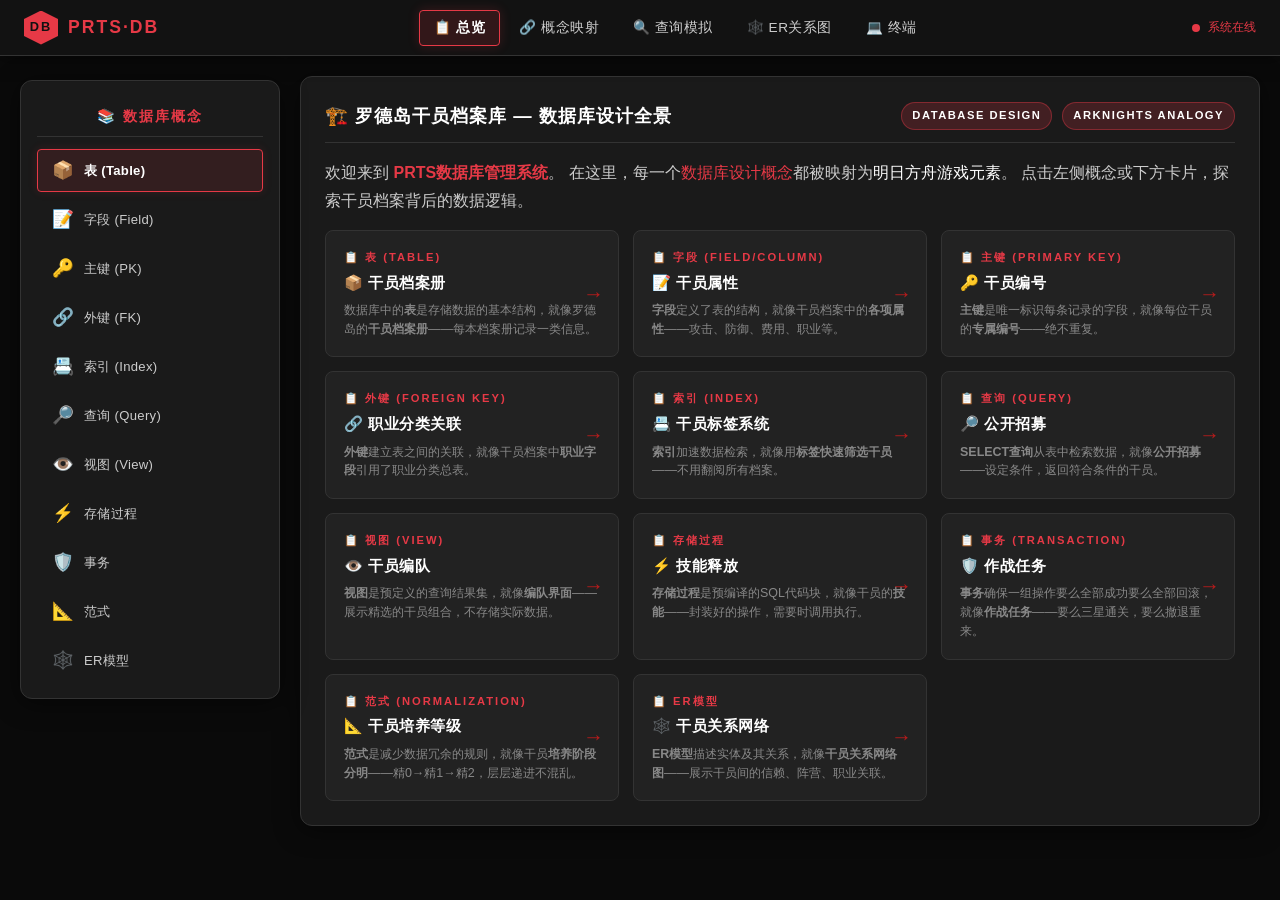
==== commit f70dc126: "Update index.html" ====
--- a/index.html
+++ b/index.html
@@ -6,29 +6,29 @@
     <title>PRTS 数据库管理系统 - 罗德岛干员档案库 | 数据库设计 × 明日方舟</title>
     <style>
         :root {
-            --bg-primary: #0a0e14;
-            --bg-secondary: #111720;
-            --bg-panel: #161c26;
-            --bg-card: #1a2130;
-            --border: #252d3a;
-            --border-active: #4a5568;
-            --text-primary: #d4d8e0;
-            --text-secondary: #8b95a5;
-            --text-muted: #5a6474;
-            --accent: #e8a849;
-            --accent-bright: #f5c462;
-            --accent-dim: #a0762a;
-            --blue-accent: #5b9bd5;
-            --green-accent: #6db87d;
-            --red-accent: #c75b5b;
-            --purple-accent: #8b7ec8;
-            --cyan-accent: #5bb5c7;
-            --operator-star: #f8d56b;
+            --bg-primary: #0a0a0a;
+            --bg-secondary: #121212;
+            --bg-panel: #1a1a1a;
+            --bg-card: #222222;
+            --border: #333333;
+            --border-active: #555555;
+            --text-primary: #ffffff;
+            --text-secondary: #cccccc;
+            --text-muted: #888888;
+            --accent: #e63946;
+            --accent-bright: #ff4757;
+            --accent-dim: #b71c1c;
+            --blue-accent: #e63946;
+            --green-accent: #e63946;
+            --red-accent: #e63946;
+            --purple-accent: #e63946;
+            --cyan-accent: #e63946;
+            --operator-star: #ff4757;
             --font-mono: 'SF Mono', 'Cascadia Code', 'Consolas', 'Monaco', 'Courier New', monospace;
             --font-sans: 'PingFang SC', 'Microsoft YaHei', 'Helvetica Neue', sans-serif;
             --font-display: 'PingFang SC', 'Microsoft YaHei', sans-serif;
-            --shadow-glow: 0 0 20px rgba(232, 168, 73, 0.15);
-            --shadow-card: 0 4px 24px rgba(0, 0, 0, 0.4);
+            --shadow-glow: 0 0 20px rgba(230, 57, 70, 0.2);
+            --shadow-card: 0 4px 24px rgba(0, 0, 0, 0.5);
             --radius-sm: 4px;
             --radius-md: 8px;
             --radius-lg: 12px;
@@ -56,7 +56,6 @@
             position: relative;
         }
 
-        /* 👇 只在这里加了能天使背景，其他完全没动 */
         body::before {
             content: '';
             position: fixed;
@@ -68,13 +67,12 @@
             background-size: cover;
             background-position: center;
             background-repeat: no-repeat;
-            opacity: 0.12;
-            filter: brightness(0.6) saturate(0.8);
+            opacity: 0.35;
+            filter: brightness(0.85) saturat(1.1);
             z-index: -1;
             pointer-events: none;
         }
 
-        /* 背景粒子 */
         .bg-particles {
             position: fixed;
             top: 0;
@@ -112,7 +110,6 @@
             }
         }
 
-        /* 顶部导航栏 */
         .top-nav {
             position: sticky;
             top: 0;
@@ -147,19 +144,14 @@
             display: flex;
             align-items: center;
             justify-content: center;
-            color: #1a1a1a;
+            color: #111;
             font-weight: 900;
             font-size: 0.8rem;
             animation: logoPulse 3s ease-in-out infinite;
         }
         @keyframes logoPulse {
-            0%,
-            100% {
-                box-shadow: 0 0 8px rgba(232, 168, 73, 0.5);
-            }
-            50% {
-                box-shadow: 0 0 22px rgba(232, 168, 73, 0.9);
-            }
+            0%,100% { box-shadow: 0 0 8px rgba(230,57,70,0.5); }
+            50%  { box-shadow: 0 0 22px rgba(230,57,70,0.9); }
         }
         .nav-links {
             display: flex;
@@ -184,43 +176,35 @@
         .nav-link:hover {
             color: var(--accent);
             border-color: var(--border-active);
-            background: rgba(232, 168, 73, 0.05);
+            background: rgba(230,57,70,0.05);
         }
         .nav-link.active {
-            color: var(--accent-bright);
+            color: #fff;
             border-color: var(--accent);
-            background: rgba(232, 168, 73, 0.12);
+            background: rgba(230,57,70,0.15);
             font-weight: 600;
-            box-shadow: 0 0 12px rgba(232, 168, 73, 0.2);
+            box-shadow: 0 0 12px rgba(230,57,70,0.2);
         }
         .nav-status {
             display: flex;
             align-items: center;
             gap: 8px;
             font-size: 0.78rem;
-            color: var(--green-accent);
+            color: var(--accent);
             white-space: nowrap;
         }
         .status-dot {
             width: 8px;
             height: 8px;
             border-radius: 50%;
-            background: var(--green-accent);
+            background: var(--accent);
             animation: statusBlink 2s ease-in-out infinite;
         }
         @keyframes statusBlink {
-            0%,
-            100% {
-                opacity: 1;
-                box-shadow: 0 0 6px var(--green-accent);
-            }
-            50% {
-                opacity: 0.4;
-                box-shadow: 0 0 2px var(--green-accent);
-            }
-        }
-
-        /* 主布局 */
+            0%,100% { opacity:1; box-shadow:0 0 6px var(--accent); }
+            50%    { opacity:0.4; box-shadow:0 0 2px var(--accent); }
+        }
+
         .main-container {
             position: relative;
             z-index: 1;
@@ -232,7 +216,6 @@
             min-height: calc(100vh - 56px);
         }
 
-        /* 侧边栏 */
         .sidebar {
             width: 260px;
             flex-shrink: 0;
@@ -280,14 +263,14 @@
         .sidebar-item:hover {
             color: var(--text-primary);
             border-color: var(--border-active);
-            background: rgba(255, 255, 255, 0.03);
+            background: rgba(255,255,255,0.03);
         }
         .sidebar-item.active {
-            color: var(--accent-bright);
+            color: #fff;
             border-color: var(--accent);
-            background: rgba(232, 168, 73, 0.1);
+            background: rgba(230,57,70,0.12);
             font-weight: 600;
-            box-shadow: 0 0 10px rgba(232, 168, 73, 0.15);
+            box-shadow: 0 0 10px rgba(230,57,70,0.15);
         }
         .sidebar-item .s-icon {
             font-size: 1.1rem;
@@ -296,7 +279,6 @@
             flex-shrink: 0;
         }
 
-        /* 内容区 */
         .content-area {
             flex: 1;
             display: flex;
@@ -305,7 +287,6 @@
             min-width: 0;
         }
 
-        /* 面板 */
         .panel {
             background: var(--bg-panel);
             border: 1px solid var(--border);
@@ -338,17 +319,16 @@
             font-weight: 600;
         }
         .badge-db {
-            background: rgba(91, 155, 213, 0.2);
-            color: var(--blue-accent);
-            border: 1px solid rgba(91, 155, 213, 0.4);
+            background: rgba(230,57,70,0.2);
+            color: #fff;
+            border: 1px solid rgba(230,57,70,0.4);
         }
         .badge-ark {
-            background: rgba(232, 168, 73, 0.2);
-            color: var(--accent-bright);
-            border: 1px solid rgba(232, 168, 73, 0.4);
-        }
-
-        /* 映射卡片网格 */
+            background: rgba(230,57,70,0.2);
+            color: #fff;
+            border: 1px solid rgba(230,57,70,0.4);
+        }
+
         .mapping-grid {
             display: grid;
             grid-template-columns: repeat(auto-fill, minmax(280px, 1fr));
@@ -371,12 +351,12 @@
         }
         .mapping-card.selected {
             border-color: var(--accent);
-            box-shadow: 0 0 24px rgba(232, 168, 73, 0.25);
+            box-shadow: 0 0 24px rgba(230,57,70,0.25);
             background: var(--bg-card);
         }
         .mapping-card .card-db {
             font-size: 0.7rem;
-            color: var(--blue-accent);
+            color: var(--accent);
             letter-spacing: 2px;
             text-transform: uppercase;
             margin-bottom: 4px;
@@ -384,7 +364,7 @@
         }
         .mapping-card .card-ark {
             font-size: 0.95rem;
-            color: var(--accent-bright);
+            color: #fff;
             font-weight: 700;
             margin-bottom: 6px;
             letter-spacing: 0.5px;
@@ -404,23 +384,16 @@
             transition: var(--transition);
         }
         .mapping-card.selected .card-arrow {
-            color: var(--accent-bright);
+            color: var(--accent);
             right: 10px;
         }
 
-        /* 详情展示区 */
         .detail-panel {
             animation: fadeSlideIn 0.4s ease-out;
         }
         @keyframes fadeSlideIn {
-            from {
-                opacity: 0;
-                transform: translateY(12px);
-            }
-            to {
-                opacity: 1;
-                transform: translateY(0);
-            }
+            from { opacity:0; transform:translateY(12px); }
+            to { opacity:1; transform:translateY(0); }
         }
         .detail-table {
             width: 100%;
@@ -428,8 +401,7 @@
             font-size: 0.82rem;
             margin-top: 8px;
         }
-        .detail-table th,
-        .detail-table td {
+        .detail-table th, .detail-table td {
             padding: 10px 14px;
             text-align: left;
             border-bottom: 1px solid var(--border);
@@ -439,52 +411,38 @@
             font-weight: 600;
             letter-spacing: 1px;
             font-size: 0.75rem;
-            background: rgba(232, 168, 73, 0.04);
+            background: rgba(230,57,70,0.04);
         }
         .detail-table td {
             color: var(--text-secondary);
         }
         .detail-table tr:hover td {
-            background: rgba(255, 255, 255, 0.02);
+            background: rgba(255,255,255,0.02);
         }
         .highlight-val {
-            color: var(--accent-bright);
+            color: var(--accent);
             font-weight: 600;
         }
         .code-block {
-            background: #0d1117;
+            background: #0a0a0a;
             border: 1px solid var(--border);
             border-radius: var(--radius-md);
             padding: 16px;
             font-family: var(--font-mono);
             font-size: 0.78rem;
-            color: #c9d1d9;
+            color: #fff;
             overflow-x: auto;
             line-height: 1.7;
             white-space: pre-wrap;
             position: relative;
         }
-        .code-block .keyword {
-            color: #ff7b72;
-        }
-        .code-block .table-name {
-            color: #d2a8ff;
-        }
-        .code-block .field-name {
-            color: #79c0ff;
-        }
-        .code-block .comment {
-            color: #8b949e;
-            font-style: italic;
-        }
-        .code-block .string-val {
-            color: #a5d6ff;
-        }
-        .code-block .type-val {
-            color: #ffa657;
-        }
-
-        /* 查询模拟器 */
+        .code-block .keyword { color: var(--accent); }
+        .code-block .table-name { color: #ff8888; }
+        .code-block .field-name { color: #ffaaaa; }
+        .code-block .comment { color: #777; font-style: italic; }
+        .code-block .string-val { color: #ffaaaa; }
+        .code-block .type-val { color: var(--accent); }
+
         .query-simulator {
             display: flex;
             flex-direction: column;
@@ -513,26 +471,26 @@
         }
         .query-tag.active-tag {
             border-color: var(--accent);
-            background: rgba(232, 168, 73, 0.18);
-            color: var(--accent-bright);
+            background: rgba(230,57,70,0.2);
+            color: #fff;
             font-weight: 600;
-            box-shadow: 0 0 10px rgba(232, 168, 73, 0.2);
+            box-shadow: 0 0 10px rgba(230,57,70,0.2);
         }
         .query-result-area {
-            background: #0d1117;
+            background: #0a0a0a;
             border: 1px solid var(--border);
             border-radius: var(--radius-md);
             padding: 16px;
             min-height: 120px;
             font-family: var(--font-mono);
             font-size: 0.78rem;
-            color: #c9d1d9;
+            color: #fff;
             max-height: 300px;
             overflow-y: auto;
         }
         .query-result-area .result-row {
             padding: 6px 0;
-            border-bottom: 1px solid rgba(255, 255, 255, 0.04);
+            border-bottom: 1px solid rgba(255,255,255,0.04);
             display: flex;
             gap: 12px;
             align-items: center;
@@ -547,18 +505,18 @@
             min-width: 60px;
         }
         .result-class {
-            color: var(--blue-accent);
+            color: #fff;
             font-size: 0.7rem;
             padding: 2px 8px;
             border-radius: 10px;
-            background: rgba(91, 155, 213, 0.15);
+            background: rgba(230,57,70,0.2);
         }
         .btn {
             padding: 10px 20px;
             border-radius: var(--radius-sm);
             border: 1px solid var(--accent);
-            background: rgba(232, 168, 73, 0.1);
-            color: var(--accent-bright);
+            background: rgba(230,57,70,0.1);
+            color: #fff;
             cursor: pointer;
             font-family: var(--font-sans);
             font-size: 0.85rem;
@@ -567,21 +525,20 @@
             font-weight: 600;
         }
         .btn:hover {
-            background: rgba(232, 168, 73, 0.22);
-            box-shadow: 0 0 16px rgba(232, 168, 73, 0.3);
+            background: rgba(230,57,70,0.22);
+            box-shadow: 0 0 16px rgba(230,57,70,0.3);
         }
         .btn-primary {
             background: var(--accent);
-            color: #1a1a1a;
+            color: #fff;
             border-color: var(--accent);
             font-weight: 700;
         }
         .btn-primary:hover {
             background: var(--accent-bright);
-            box-shadow: 0 0 20px rgba(232, 168, 73, 0.5);
-        }
-
-        /* ER图可视化 */
+            box-shadow: 0 0 20px rgba(230,57,70,0.5);
+        }
+
         .er-diagram {
             display: flex;
             flex-wrap: wrap;
@@ -602,12 +559,12 @@
         }
         .er-table:hover {
             border-color: var(--accent);
-            box-shadow: 0 0 20px rgba(232, 168, 73, 0.3);
+            box-shadow: 0 0 20px rgba(230,57,70,0.3);
             z-index: 2;
         }
         .er-table .er-title {
             font-weight: 700;
-            color: var(--accent-bright);
+            color: #fff;
             letter-spacing: 1px;
             margin-bottom: 8px;
             font-size: 0.9rem;
@@ -623,7 +580,7 @@
             font-weight: 600;
         }
         .er-table .er-field.fk {
-            color: var(--cyan-accent);
+            color: var(--accent);
         }
         .er-connector {
             display: flex;
@@ -635,56 +592,49 @@
             align-self: center;
         }
 
-        /* 终端模拟器 */
         .terminal {
-            background: #0a0c10;
-            border: 1px solid #1a1f2b;
+            background: #070707;
+            border: 1px solid #222;
             border-radius: var(--radius-md);
             overflow: hidden;
             font-family: var(--font-mono);
         }
         .terminal-header {
-            background: #161b24;
+            background: #111;
             padding: 8px 14px;
             display: flex;
             align-items: center;
             gap: 8px;
-            border-bottom: 1px solid #1a1f2b;
+            border-bottom: 1px solid #222;
         }
         .terminal-dot {
             width: 10px;
             height: 10px;
             border-radius: 50%;
         }
-        .terminal-dot.red {
-            background: #e0555a;
-        }
-        .terminal-dot.yellow {
-            background: #e8a849;
-        }
-        .terminal-dot.green {
-            background: #5bb57b;
-        }
+        .terminal-dot.red { background: var(--accent); }
+        .terminal-dot.yellow { background: var(--accent); }
+        .terminal-dot.green { background: var(--accent); }
         .terminal-title {
             flex: 1;
             text-align: center;
             font-size: 0.7rem;
-            color: #5a6474;
+            color: #666;
             letter-spacing: 1px;
         }
         .terminal-body {
             padding: 14px;
             font-size: 0.76rem;
-            color: #b0b8c4;
+            color: #ccc;
             line-height: 1.8;
             max-height: 250px;
             overflow-y: auto;
         }
         .terminal-body .prompt {
-            color: var(--green-accent);
+            color: var(--accent);
         }
         .terminal-body .cmd {
-            color: #c9d1d9;
+            color: #fff;
         }
         .terminal-body .output-highlight {
             color: var(--accent-bright);
@@ -693,19 +643,16 @@
             animation: blink 1s step-end infinite;
         }
         @keyframes blink {
-            50% {
-                opacity: 0;
-            }
-        }
-
-        /* Toast提示 */
+            50% { opacity:0; }
+        }
+
         .toast {
             position: fixed;
             bottom: 30px;
             right: 30px;
             background: var(--bg-panel);
             border: 1px solid var(--accent);
-            color: var(--accent-bright);
+            color: #fff;
             padding: 12px 20px;
             border-radius: var(--radius-md);
             font-size: 0.85rem;
@@ -714,7 +661,7 @@
             transform: translateY(20px);
             transition: all 0.35s ease;
             pointer-events: none;
-            box-shadow: 0 8px 30px rgba(0, 0, 0, 0.6);
+            box-shadow: 0 8px 30px rgba(0,0,0,0.6);
             letter-spacing: 0.5px;
         }
         .toast.show {
@@ -722,111 +669,38 @@
             transform: translateY(0);
         }
 
-        /* 响应式 */
         @media (max-width: 900px) {
-            .main-container {
-                flex-direction: column;
-                padding: 12px;
-                gap: 12px;
-            }
-            .sidebar {
-                width: 100%;
-                flex-direction: row;
-                flex-wrap: wrap;
-                gap: 6px;
-                position: static;
-                max-height: none;
-                padding: 10px;
-                justify-content: center;
-                border-radius: var(--radius-md);
-            }
-            .sidebar-title {
-                width: 100%;
-                margin-bottom: 0;
-                font-size: 0.8rem;
-                padding: 4px;
-            }
-            .sidebar-item {
-                font-size: 0.7rem;
-                padding: 7px 10px;
-                gap: 4px;
-            }
-            .sidebar-item .s-icon {
-                font-size: 0.9rem;
-                width: 16px;
-            }
-            .top-nav {
-                padding: 0 10px;
-                height: 48px;
-                gap: 8px;
-            }
-            .nav-logo {
-                font-size: 0.85rem;
-                gap: 6px;
-            }
-            .nav-logo .logo-icon {
-                width: 26px;
-                height: 26px;
-                font-size: 0.6rem;
-            }
-            .nav-link {
-                font-size: 0.7rem;
-                padding: 6px 8px;
-            }
-            .mapping-grid {
-                grid-template-columns: 1fr;
-            }
-            .er-diagram {
-                flex-direction: column;
-                align-items: center;
-            }
-            .er-connector {
-                transform: rotate(90deg);
-            }
-            .panel {
-                padding: 14px;
-            }
-            .detail-table {
-                font-size: 0.7rem;
-            }
-            .detail-table th,
-            .detail-table td {
-                padding: 6px 8px;
-            }
+            .main-container { flex-direction:column; padding:12px; gap:12px; }
+            .sidebar { width:100%; flex-direction:row; flex-wrap:wrap; gap:6px; position:static; max-height:none; padding:10px; justify-content:center; border-radius:var(--radius-md); }
+            .sidebar-title { width:100%; margin-bottom:0; font-size:0.8rem; padding:4px; }
+            .sidebar-item { font-size:0.7rem; padding:7px 10px; gap:4px; }
+            .sidebar-item .s-icon { font-size:0.9rem; width:16px; }
+            .top-nav { padding:0 10px; height:48px; gap:8px; }
+            .nav-logo { font-size:0.85rem; gap:6px; }
+            .nav-logo .logo-icon { width:26px; height:26px; font-size:0.6rem; }
+            .nav-link { font-size:0.7rem; padding:6px 8px; }
+            .mapping-grid { grid-template-columns:1fr; }
+            .er-diagram { flex-direction:column; align-items:center; }
+            .er-connector { transform:rotate(90deg); }
+            .panel { padding:14px; }
+            .detail-table { font-size:0.7rem; }
+            .detail-table th, .detail-table td { padding:6px 8px; }
         }
 
         @media (max-width: 480px) {
-            .nav-links {
-                gap: 2px;
-            }
-            .nav-link {
-                font-size: 0.65rem;
-                padding: 4px 6px;
-                letter-spacing: 0;
-            }
-            .nav-status {
-                font-size: 0.65rem;
-                gap: 4px;
-            }
-            .query-input-row {
-                gap: 6px;
-            }
-            .query-tag {
-                font-size: 0.7rem;
-                padding: 6px 10px;
-            }
+            .nav-links { gap:2px; }
+            .nav-link { font-size:0.65rem; padding:4px 6px; letter-spacing:0; }
+            .nav-status { font-size:0.65rem; gap:4px; }
+            .query-input-row { gap:6px; }
+            .query-tag { font-size:0.7rem; padding:6px 10px; }
         }
     </style>
 </head>
 <body>
 
-    <!-- 背景粒子 -->
     <div class="bg-particles" id="bgParticles"></div>
-
-    <!-- Toast -->
     <div class="toast" id="toast"></div>
 
-    <!-- 顶部导航 -->
     <nav class="top-nav">
         <div class="nav-logo">
             <div class="logo-icon">DB</div>
@@ -844,9 +718,7 @@
         </div>
     </nav>
 
-    <!-- 主布局 -->
     <div class="main-container">
-        <!-- 侧边栏 -->
         <aside class="sidebar" id="sidebar">
             <div class="sidebar-title">📚 数据库概念</div>
             <button class="sidebar-item active" data-concept="table">
@@ -884,9 +756,7 @@
             </button>
         </aside>
 
-        <!-- 内容区 -->
         <main class="content-area" id="contentArea">
-            <!-- 概览面板 -->
             <section class="panel" id="section-overview">
                 <div class="panel-header">
                     <h2>🏗️ 罗德岛干员档案库 — 数据库设计全景</h2>
@@ -894,16 +764,13 @@
                     <span class="badge badge-ark">ARKNIGHTS ANALOGY</span>
                 </div>
                 <p style="color:var(--text-secondary);margin-bottom:16px;line-height:1.7;">
-                    欢迎来到 <span style="color:var(--accent-bright);font-weight:700;">PRTS数据库管理系统</span>。
-                    在这里，每一个<span style="color:var(--blue-accent);">数据库设计概念</span>都被映射为<span style="color:var(--accent-bright);">明日方舟游戏元素</span>。
+                    欢迎来到 <span style="color:var(--accent);font-weight:700;">PRTS数据库管理系统</span>。
+                    在这里，每一个<span style="color:var(--accent);">数据库设计概念</span>都被映射为<span style="color:#fff;">明日方舟游戏元素</span>。
                     点击左侧概念或下方卡片，探索干员档案背后的数据逻辑。
                 </p>
-                <div class="mapping-grid" id="overviewGrid">
-                    <!-- JS动态填充 -->
-                </div>
+                <div class="mapping-grid" id="overviewGrid"></div>
             </section>
 
-            <!-- 概念映射详情面板 -->
             <section class="panel detail-panel" id="section-mappings" style="display:none;">
                 <div class="panel-header">
                     <h2 id="mappingDetailTitle">🔗 概念映射详情</h2>
@@ -912,28 +779,25 @@
                 <div id="mappingDetailContent"></div>
             </section>
 
-            <!-- 查询模拟器 -->
             <section class="panel" id="section-query" style="display:none;">
                 <div class="panel-header">
                     <h2>🔍 公开招募 — SQL查询模拟器</h2>
                     <span class="badge badge-db">SELECT QUERY</span>
                 </div>
                 <p style="color:var(--text-secondary);margin-bottom:12px;font-size:0.85rem;">
-                    在明日方舟中，<span style="color:var(--accent-bright);">公开招募</span>就像执行一条
-                    <span style="color:var(--blue-accent);">SQL SELECT查询</span>。选择标签=设置WHERE条件，系统返回匹配的干员。
+                    在明日方舟中，<span style="color:#fff;font-weight:700;">公开招募</span>就像执行一条
+                    <span style="color:var(--accent);">SQL SELECT查询</span>。选择标签=设置WHERE条件，系统返回匹配的干员。
                 </p>
                 <div class="query-simulator">
                     <label style="color:var(--accent);font-weight:600;letter-spacing:1px;font-size:0.8rem;">🏷️ 选择标签 (WHERE条件)：</label>
-                    <div class="query-input-row" id="tagContainer">
-                        <!-- JS填充 -->
-                    </div>
+                    <div class="query-input-row" id="tagContainer"></div>
                     <div style="display:flex;gap:10px;flex-wrap:wrap;">
                         <button class="btn btn-primary" id="btnExecuteQuery">⚡ 执行查询 (招募)</button>
                         <button class="btn" id="btnClearTags">🔄 清除条件</button>
                     </div>
                     <label style="color:var(--accent);font-weight:600;letter-spacing:1px;font-size:0.8rem;margin-top:8px;">📊 查询结果：</label>
                     <div class="query-result-area" id="queryResult">
-                        <span style="color:#8b949e;">等待执行查询...</span>
+                        <span style="color:#888;">等待执行查询...</span>
                     </div>
                     <div class="code-block" id="sqlPreview" style="margin-top:8px;">
                         <span class="comment">-- 生成的SQL语句将在此显示</span>
@@ -941,22 +805,18 @@
                 </div>
             </section>
 
-            <!-- ER关系图 -->
             <section class="panel" id="section-er" style="display:none;">
                 <div class="panel-header">
                     <h2>🕸️ 干员档案ER关系图</h2>
                     <span class="badge badge-db">ENTITY-RELATIONSHIP</span>
                 </div>
                 <p style="color:var(--text-secondary);margin-bottom:12px;font-size:0.85rem;text-align:center;">
-                    数据库中的<span style="color:var(--accent-bright);">实体关系图(ER Diagram)</span>，
-                    就像罗德岛的<span style="color:var(--blue-accent);">干员关系网络</span>——展示各表之间的关联。
-                </p>
-                <div class="er-diagram" id="erDiagram">
-                    <!-- JS填充 -->
-                </div>
+                    数据库中的<span style="color:#fff;font-weight:700;">实体关系图(ER Diagram)</span>，
+                    就像罗德岛的<span style="color:var(--accent);">干员关系网络</span>——展示各表之间的关联。
+                </p>
+                <div class="er-diagram" id="erDiagram"></div>
             </section>
 
-            <!-- 终端 -->
             <section class="panel" id="section-terminal" style="display:none;">
                 <div class="panel-header">
                     <h2>💻 PRTS 数据库终端</h2>
@@ -994,7 +854,6 @@
 
     <script>
         (function() {
-            // ==================== 背景粒子 ====================
             const bgParticles = document.getElementById('bgParticles');
             for (let i = 0; i < 35; i++) {
                 const particle = document.createElement('div');
@@ -1008,10 +867,8 @@
                 bgParticles.appendChild(particle);
             }
 
-            // ==================== Toast ====================
             const toast = document.getElementById('toast');
             let toastTimer;
-
             function showToast(msg) {
                 toast.textContent = msg;
                 toast.classList.add('show');
@@ -1019,7 +876,6 @@
                 toastTimer = setTimeout(() => toast.classList.remove('show'), 2200);
             }
 
-            // ==================== 数据定义 ====================
             const concepts = {
                 'table': {
                     dbName: '表 (Table)',
@@ -1028,7 +884,7 @@
                     desc: '数据库中的<strong>表</strong>是存储数据的基本结构，就像罗德岛的<strong>干员档案册</strong>——每本档案册记录一类信息。',
                     detail: `
                 <p style="color:var(--text-secondary);line-height:1.7;margin-bottom:12px;">
-                  📦 <strong style="color:var(--accent-bright);">表(Table)</strong> = <strong style="color:var(--blue-accent);">干员档案册</strong><br>
+                  📦 <strong style="color:#fff;">表(Table)</strong> = <strong style="color:var(--accent);">干员档案册</strong><br>
                   就像罗德岛为每位干员建立档案，数据库用<strong>表</strong>来组织存储数据。每个表有固定的列（字段）和可变的行（记录）。
                 </p>
                 <table class="detail-table">
@@ -1055,7 +911,7 @@
                     desc: '<strong>字段</strong>定义了表的结构，就像干员档案中的<strong>各项属性</strong>——攻击、防御、费用、职业等。',
                     detail: `
                 <p style="color:var(--text-secondary);line-height:1.7;margin-bottom:12px;">
-                  📝 <strong style="color:var(--accent-bright);">字段(Field)</strong> = <strong style="color:var(--blue-accent);">干员属性条目</strong><br>
+                  📝 <strong style="color:#fff;">字段(Field)</strong> = <strong style="color:var(--accent);">干员属性条目</strong><br>
                   每个字段有<strong>数据类型</strong>，就像攻击力是整数、代号是文本、技能描述是长文本。
                 </p>
                 <table class="detail-table">
@@ -1074,7 +930,7 @@
                     desc: '<strong>主键</strong>是唯一标识每条记录的字段，就像每位干员的<strong>专属编号</strong>——绝不重复。',
                     detail: `
                 <p style="color:var(--text-secondary);line-height:1.7;margin-bottom:12px;">
-                  🔑 <strong style="color:var(--accent-bright);">主键(Primary Key)</strong> = <strong style="color:var(--blue-accent);">干员唯一编号</strong><br>
+                  🔑 <strong style="color:#fff;">主键(Primary Key)</strong> = <strong style="color:var(--accent);">干员唯一编号</strong><br>
                   就像罗德岛为每位干员分配独一无二的ID，数据库用主键确保每条记录可被精准定位。
                 </p>
                 <table class="detail-table">
@@ -1098,7 +954,7 @@
                     desc: '<strong>外键</strong>建立表之间的关联，就像干员档案中<strong>职业字段</strong>引用了职业分类总表。',
                     detail: `
                 <p style="color:var(--text-secondary);line-height:1.7;margin-bottom:12px;">
-                  🔗 <strong style="color:var(--accent-bright);">外键(Foreign Key)</strong> = <strong style="color:var(--blue-accent);">职业分类引用</strong><br>
+                  🔗 <strong style="color:#fff;">外键(Foreign Key)</strong> = <strong style="color:var(--accent);">职业分类引用</strong><br>
                   干员表中的"职业ID"引用职业分类表，就像近卫、术师等分类统一管理，避免冗余。
                 </p>
                 <table class="detail-table">
@@ -1115,7 +971,7 @@
                     desc: '<strong>索引</strong>加速数据检索，就像用<strong>标签快速筛选干员</strong>——不用翻阅所有档案。',
                     detail: `
                 <p style="color:var(--text-secondary);line-height:1.7;margin-bottom:12px;">
-                  📇 <strong style="color:var(--accent-bright);">索引(Index)</strong> = <strong style="color:var(--blue-accent);">干员标签(快速筛选)</strong><br>
+                  📇 <strong style="color:#fff;">索引(Index)</strong> = <strong style="color:var(--accent);">干员标签(快速筛选)</strong><br>
                   公开招募中通过标签快速定位干员，正是索引思想的体现——避免全表扫描。
                 </p>
                 <div class="code-block" style="margin-top:12px;">
@@ -1132,7 +988,7 @@
                     desc: '<strong>SELECT查询</strong>从表中检索数据，就像<strong>公开招募</strong>——设定条件，返回符合条件的干员。',
                     detail: `
                 <p style="color:var(--text-secondary);line-height:1.7;margin-bottom:12px;">
-                  🔎 <strong style="color:var(--accent-bright);">SQL查询</strong> = <strong style="color:var(--blue-accent);">公开招募系统</strong><br>
+                  🔎 <strong style="color:#fff;">SQL查询</strong> = <strong style="color:var(--accent);">公开招募系统</strong><br>
                   WHERE子句像招募标签，JOIN像关联查询干员技能，ORDER BY像按星级排序。
                 </p>
                 <div class="code-block" style="margin-top:12px;">
@@ -1151,7 +1007,7 @@
                     desc: '<strong>视图</strong>是预定义的查询结果集，就像<strong>编队界面</strong>——展示精选的干员组合，不存储实际数据。',
                     detail: `
                 <p style="color:var(--text-secondary);line-height:1.7;margin-bottom:12px;">
-                  👁️ <strong style="color:var(--accent-bright);">视图(View)</strong> = <strong style="color:var(--blue-accent);">干员编队界面</strong><br>
+                  👁️ <strong style="color:#fff;">视图(View)</strong> = <strong style="color:var(--accent);">干员编队界面</strong><br>
                   编队不复制干员数据，只是展示特定视角。视图同理——不存储数据，只保存查询逻辑。
                 </p>
                 <div class="code-block" style="margin-top:12px;">
@@ -1168,7 +1024,7 @@
                     desc: '<strong>存储过程</strong>是预编译的SQL代码块，就像干员的<strong>技能</strong>——封装好的操作，需要时调用执行。',
                     detail: `
                 <p style="color:var(--text-secondary);line-height:1.7;margin-bottom:12px;">
-                  ⚡ <strong style="color:var(--accent-bright);">存储过程</strong> = <strong style="color:var(--blue-accent);">干员技能</strong><br>
+                  ⚡ <strong style="color:#fff;">存储过程</strong> = <strong style="color:var(--accent);">干员技能</strong><br>
                   技能是预设的动作序列，存储过程是预设的SQL操作集合。调用即执行，高效复用。
                 </p>
                 <div class="code-block" style="margin-top:12px;">
@@ -1191,7 +1047,7 @@
                     desc: '<strong>事务</strong>确保一组操作要么全部成功要么全部回滚，就像<strong>作战任务</strong>——要么三星通关，要么撤退重来。',
                     detail: `
                 <p style="color:var(--text-secondary);line-height:1.7;margin-bottom:12px;">
-                  🛡️ <strong style="color:var(--accent-bright);">事务(Transaction)</strong> = <strong style="color:var(--blue-accent);">作战任务</strong><br>
+                  🛡️ <strong style="color:#fff;">事务(Transaction)</strong> = <strong style="color:var(--accent);">作战任务</strong><br>
                   作战中所有操作必须全部成功才算通关（COMMIT），任何环节失败则撤退重来（ROLLBACK）。
                 </p>
                 <table class="detail-table">
@@ -1209,7 +1065,7 @@
                     desc: '<strong>范式</strong>是减少数据冗余的规则，就像干员<strong>培养阶段分明</strong>——精0→精1→精2，层层递进不混乱。',
                     detail: `
                 <p style="color:var(--text-secondary);line-height:1.7;margin-bottom:12px;">
-                  📐 <strong style="color:var(--accent-bright);">数据库范式</strong> = <strong style="color:var(--blue-accent);">干员培养体系</strong><br>
+                  📐 <strong style="color:#fff;">数据库范式</strong> = <strong style="color:var(--accent);">干员培养体系</strong><br>
                   就像干员培养有清晰的阶段划分，范式确保数据结构合理、减少冗余。
                 </p>
                 <table class="detail-table">
@@ -1227,7 +1083,7 @@
                     desc: '<strong>ER模型</strong>描述实体及其关系，就像<strong>干员关系网络图</strong>——展示干员间的信赖、阵营、职业关联。',
                     detail: `
                 <p style="color:var(--text-secondary);line-height:1.7;margin-bottom:12px;">
-                  🕸️ <strong style="color:var(--accent-bright);">ER模型(实体-关系)</strong> = <strong style="color:var(--blue-accent);">干员关系网络</strong><br>
+                  🕸️ <strong style="color:#fff;">ER模型(实体-关系)</strong> = <strong style="color:var(--accent);">干员关系网络</strong><br>
                   实体(干员、职业、技能)通过关系(属于、拥有、关联)连接，形成完整的数据图谱。
                 </p>
                 <div class="code-block" style="margin-top:12px;">
@@ -1240,51 +1096,31 @@
                 }
             };
 
-            // ==================== 干员模拟数据 ====================
             const operatorsData = [
-                { id: 1, name: '阿米娅', class: '术师', rarity: 5, atk: 580, def: 120, tags: ['输出', '法术'],
-                    cost: 18 },
-                { id: 2, name: '银灰', class: '近卫', rarity: 6, atk: 720, def: 380, tags: ['输出', '领袖'], cost: 20 },
-                { id: 3, name: '能天使', class: '狙击', rarity: 6, atk: 630, def: 160, tags: ['输出', '速射'],
-                cost: 14 },
-                { id: 4, name: '星熊', class: '重装', rarity: 6, atk: 380, def: 750, tags: ['防护', '坦克'], cost: 22 },
-                { id: 5, name: '塞雷娅', class: '重装', rarity: 6, atk: 450, def: 680, tags: ['防护', '治疗', '领袖'],
-                    cost: 21 },
-                { id: 6, name: '推进之王', class: '先锋', rarity: 6, atk: 550, def: 420, tags: ['先锋', '领袖'],
-                cost: 12 },
+                { id: 1, name: '阿米娅', class: '术师', rarity: 5, atk: 580, def: 120, tags: ['输出'], cost: 18 },
+                { id: 2, name: '银灰', class: '近卫', rarity: 6, atk: 720, def: 380, tags: ['输出'], cost: 20 },
+                { id: 3, name: '能天使', class: '狙击', rarity: 6, atk: 630, def: 160, tags: ['输出'], cost: 14 },
+                { id: 4, name: '星熊', class: '重装', rarity: 6, atk: 380, def: 750, tags: ['防护'], cost: 22 },
+                { id: 5, name: '塞雷娅', class: '重装', rarity: 6, atk: 450, def: 680, tags: ['防护', '治疗'], cost: 21 },
+                { id: 6, name: '推进之王', class: '先锋', rarity: 6, atk: 550, def: 420, tags: ['先锋'], cost: 12 },
                 { id: 7, name: '夜莺', class: '医疗', rarity: 6, atk: 320, def: 100, tags: ['治疗', '防护'], cost: 16 },
-                { id: 8, name: '安洁莉娜', class: '辅助', rarity: 6, atk: 500, def: 140, tags: ['辅助', '减速'],
-                cost: 14 },
-                { id: 9, name: '德克萨斯', class: '先锋', rarity: 5, atk: 480, def: 300, tags: ['先锋', '输出'],
-                cost: 11 },
-                { id: 10, name: '拉普兰德', class: '近卫', rarity: 5, atk: 660, def: 280, tags: ['输出', '沉默'],
-                    cost: 19 },
-                { id: 11, name: '白面鸮', class: '医疗', rarity: 5, atk: 380, def: 90, tags: ['治疗', '支援'],
-                cost: 15 },
-                { id: 12, name: '凛冬', class: '先锋', rarity: 5, atk: 420, def: 350, tags: ['先锋', '防护'],
-                cost: 10 },
-                { id: 13, name: '陈', class: '近卫', rarity: 6, atk: 680, def: 340, tags: ['输出', '爆发', '领袖'],
-                    cost: 21 },
-                { id: 14, name: '伊芙利特', class: '术师', rarity: 6, atk: 870, def: 110, tags: ['输出', '法术', '削弱'],
-                    cost: 30 },
-                { id: 15, name: '闪灵', class: '医疗', rarity: 6, atk: 350, def: 130, tags: ['治疗', '防护'],
-                cost: 18 },
-                { id: 16, name: '斯卡蒂', class: '近卫', rarity: 6, atk: 950, def: 200, tags: ['输出', '爆发'],
-                    cost: 19 },
-                { id: 17, name: '幽灵鲨', class: '近卫', rarity: 5, atk: 700, def: 310, tags: ['输出', '生存'],
-                cost: 18 },
-                { id: 18, name: '蓝毒', class: '狙击', rarity: 5, atk: 550, def: 130, tags: ['输出', '毒'], cost: 13 },
-                { id: 19, name: '赫默', class: '医疗', rarity: 5, atk: 340, def: 85, tags: ['治疗', '支援'],
-            cost: 16 },
-                { id: 20, name: '芙兰卡', class: '近卫', rarity: 5, atk: 640, def: 260, tags: ['输出', '穿透'],
-                cost: 17 },
+                { id: 8, name: '安洁莉娜', class: '辅助', rarity: 6, atk: 500, def: 140, tags: ['辅助'], cost: 14 },
+                { id: 9, name: '德克萨斯', class: '先锋', rarity: 5, atk: 480, def: 300, tags: ['先锋', '输出'], cost: 11 },
+                { id: 10, name: '拉普兰德', class: '近卫', rarity: 5, atk: 660, def: 280, tags: ['输出'], cost: 19 },
+                { id: 11, name: '白面鸮', class: '医疗', rarity: 5, atk: 380, def: 90, tags: ['治疗', '支援'], cost: 15 },
+                { id: 12, name: '凛冬', class: '先锋', rarity: 5, atk: 420, def: 350, tags: ['先锋', '防护'], cost: 10 },
+                { id: 13, name: '陈', class: '近卫', rarity: 6, atk: 680, def: 340, tags: ['输出', '爆发'], cost: 21 },
+                { id: 14, name: '伊芙利特', class: '术师', rarity: 6, atk: 870, def: 110, tags: ['输出', '削弱'], cost: 30 },
+                { id: 15, name: '闪灵', class: '医疗', rarity: 6, atk: 350, def: 130, tags: ['治疗', '防护'], cost: 18 },
+                { id: 16, name: '斯卡蒂', class: '近卫', rarity: 6, atk: 950, def: 200, tags: ['输出', '爆发'], cost: 19 },
+                { id: 17, name: '幽灵鲨', class: '近卫', rarity: 5, atk: 700, def: 310, tags: ['输出', '生存'], cost: 18 },
+                { id: 18, name: '蓝毒', class: '狙击', rarity: 5, atk: 550, def: 130, tags: ['输出'], cost: 13 },
+                { id: 19, name: '赫默', class: '医疗', rarity: 5, atk: 340, def: 85, tags: ['治疗', '支援'], cost: 16 },
+                { id: 20, name: '芙兰卡', class: '近卫', rarity: 5, atk: 640, def: 260, tags: ['输出'], cost: 17 },
             ];
 
-            const allTags = ['输出', '法术', '防护', '治疗', '先锋', '领袖', '坦克', '支援', '爆发', '削弱', '生存', '速射',
-                '减速', '沉默', '毒', '穿透'
-            ];
-
-            // ==================== 导航逻辑 ====================
+            const allTags = ['输出', '防护', '治疗', '先锋', '支援', '爆发', '削弱', '生存'];
+
             const navLinks = document.querySelectorAll('.nav-link');
             const sections = {
                 'overview': document.getElementById('section-overview'),
@@ -1315,7 +1151,6 @@
                 });
             });
 
-            // ==================== 侧边栏逻辑 ====================
             const sidebarItems = document.querySelectorAll('.sidebar-item');
             let currentConcept = 'table';
 
@@ -1337,7 +1172,6 @@
                 document.getElementById('mappingDetailContent').innerHTML = concept.detail;
             }
 
-            // ==================== 概览网格 ====================
             const overviewGrid = document.getElementById('overviewGrid');
             Object.entries(concepts).forEach(([key, val]) => {
                 const card = document.createElement('div');
@@ -1360,7 +1194,6 @@
                 overviewGrid.appendChild(card);
             });
 
-            // ==================== 查询模拟器 ====================
             const tagContainer = document.getElementById('tagContainer');
             const queryResult = document.getElementById('queryResult');
             const sqlPreview = document.getElementById('sqlPreview');
@@ -1411,16 +1244,16 @@
                 }
                 if (filtered.length === 0) {
                     queryResult.innerHTML =
-                        '<span style="color:#c75b5b;">⚠️ 未找到匹配干员。请尝试减少标签条件。</span>';
+                        '<span style="color:#e63946;">⚠️ 未找到匹配干员。请尝试减少标签条件。</span>';
                 } else {
                     queryResult.innerHTML = filtered.map((op, i) => `
                 <div class="result-row">
-                  <span style="color:#5a6474;min-width:20px;">#${i + 1}</span>
+                  <span style="color:#555;min-width:20px;">#${i + 1}</span>
                   <span class="result-star">${'★'.repeat(op.rarity)}${'☆'.repeat(6 - op.rarity)}</span>
                   <span class="result-name">${op.name}</span>
                   <span class="result-class">${op.class}</span>
-                  <span style="color:#8b95a5;font-size:0.7rem;">ATK:${op.atk} DEF:${op.def} 费用:${op.cost}</span>
-                  <span style="color:#5a6474;font-size:0.65rem;">标签: ${op.tags.join(', ')}</span>
+                  <span style="color:#ccc;font-size:0.7rem;">ATK:${op.atk} DEF:${op.def} 费用:${op.cost}</span>
+                  <span style="color:#555;font-size:0.65rem;">标签: ${op.tags.join(', ')}</span>
                 </div>
               `).join('');
                 }
@@ -1431,29 +1264,22 @@
             btnClearTags.addEventListener('click', () => {
                 selectedTags = [];
                 document.querySelectorAll('.query-tag').forEach(t => t.classList.remove('active-tag'));
-                queryResult.innerHTML = '<span style="color:#8b949e;">等待执行查询...</span>';
+                queryResult.innerHTML = '<span style="color:#888;">等待执行查询...</span>';
                 updateSQLPreview();
                 showToast('🔄 条件已清除');
             });
 
             updateSQLPreview();
 
-            // ==================== ER图渲染 ====================
             function renderERDiagram() {
                 const erDiagram = document.getElementById('erDiagram');
                 const tables = [
-                    { name: 'operators (干员表)', fields: ['operator_id PK 🔑', 'name', 'class_id FK 🔗',
-                            'rarity', 'atk', 'def', 'cost'
-                        ], isMain: true },
-                    { name: 'classes (职业表)', fields: ['class_id PK 🔑', 'class_name', 'branch_name'],
-                    isMain: false },
-                    { name: 'skills (技能表)', fields: ['skill_id PK 🔑', 'skill_name', 'sp_cost', 'duration'],
-                        isMain: false },
-                    { name: 'operator_skills', fields: ['operator_id FK 🔗', 'skill_id FK 🔗', 'PRIMARY KEY(复合)'],
-                        isMain: false },
+                    { name: 'operators (干员表)', fields: ['operator_id PK 🔑', 'name', 'class_id FK 🔗', 'rarity', 'atk', 'def', 'cost'], isMain: true },
+                    { name: 'classes (职业表)', fields: ['class_id PK 🔑', 'class_name', 'branch_name'], isMain: false },
+                    { name: 'skills (技能表)', fields: ['skill_id PK 🔑', 'skill_name', 'sp_cost', 'duration'], isMain: false },
+                    { name: 'operator_skills', fields: ['operator_id FK 🔗', 'skill_id FK 🔗', 'PRIMARY KEY(复合)'], isMain: false },
                     { name: 'tags (标签表)', fields: ['tag_id PK 🔑', 'tag_name'], isMain: false },
-                    { name: 'operator_tags', fields: ['operator_id FK 🔗', 'tag_id FK 🔗', 'PRIMARY KEY(复合)'],
-                        isMain: false },
+                    { name: 'operator_tags', fields: ['operator_id FK 🔗', 'tag_id FK 🔗', 'PRIMARY KEY(复合)'], isMain: false },
                 ];
                 erDiagram.innerHTML = '';
                 tables.forEach((tbl, idx) => {
@@ -1479,11 +1305,9 @@
                 });
             }
 
-            // ==================== 初始化 ====================
             switchSection('overview');
             updateSQLPreview();
 
-            // 终端动态光标效果
             const terminalBody = document.getElementById('terminalBody');
             if (terminalBody) {
                 setInterval(() => {
@@ -1494,7 +1318,6 @@
                 }, 530);
             }
 
-            // ==================== 键盘快捷键 ====================
             document.addEventListener('keydown', (e) => {
                 if (e.ctrlKey || e.metaKey) {
                     switch (e.key.toLowerCase()) {
@@ -1534,12 +1357,10 @@
             });
 
             console.log('%c🏗️ PRTS数据库管理系统已就绪 %c| %c罗德岛干员档案库',
-                'color:#e8a849;font-size:1.2em;',
-                '',
-                'color:#5b9bd5;');
+                'color:#e63946;font-size:1.2em;', '', 'color:#fff;');
             console.log('%c💡 提示：使用 Ctrl+1~5 快速切换面板 | 在查询面板按 Ctrl+Enter 执行查询',
-                'color:#8b95a5;font-size:0.9em;');
-            console.log('%c📐 数据库设计 × 明日方舟 — 知识类比学习系统', 'color:#6db87d;');
+                'color:#888;font-size:0.9em;');
+            console.log('%c📐 数据库设计 × 明日方舟 — 知识类比学习系统', 'color:#e63946;');
         })();
     </script>
 </body>
